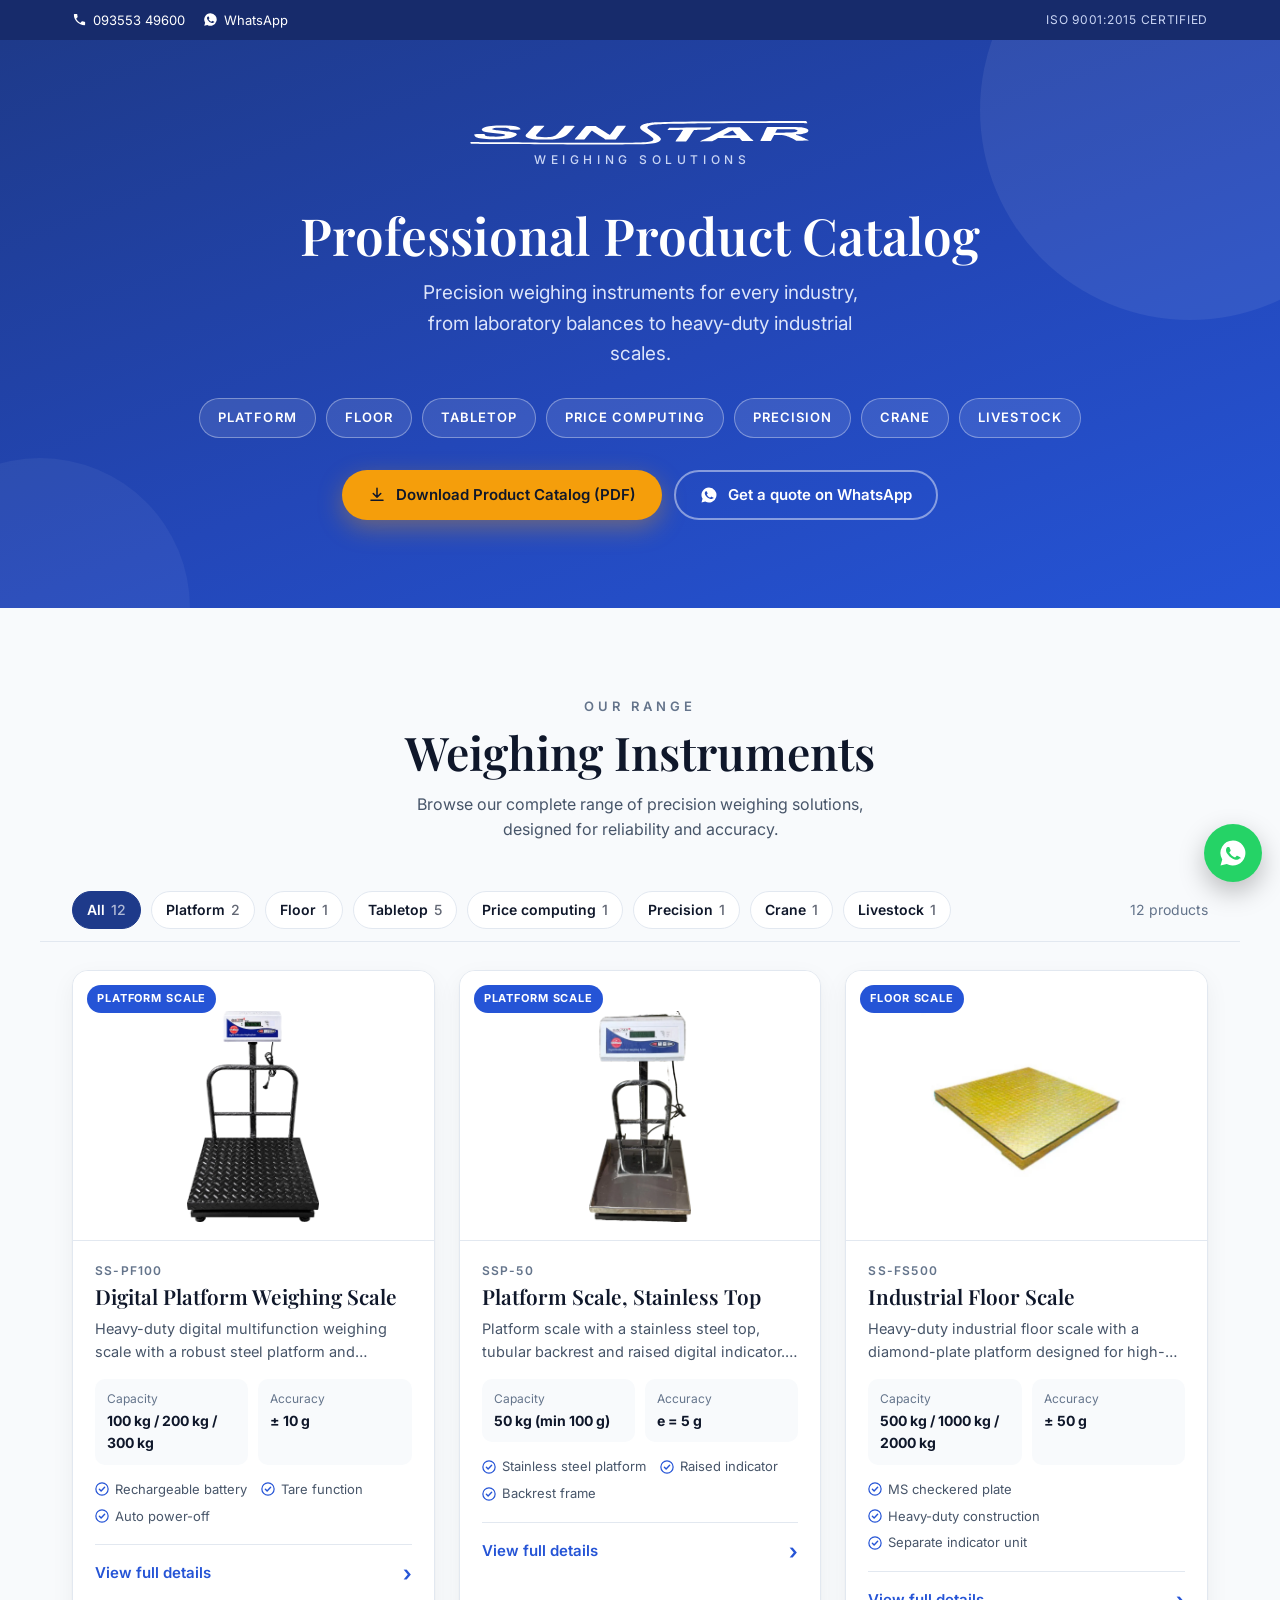
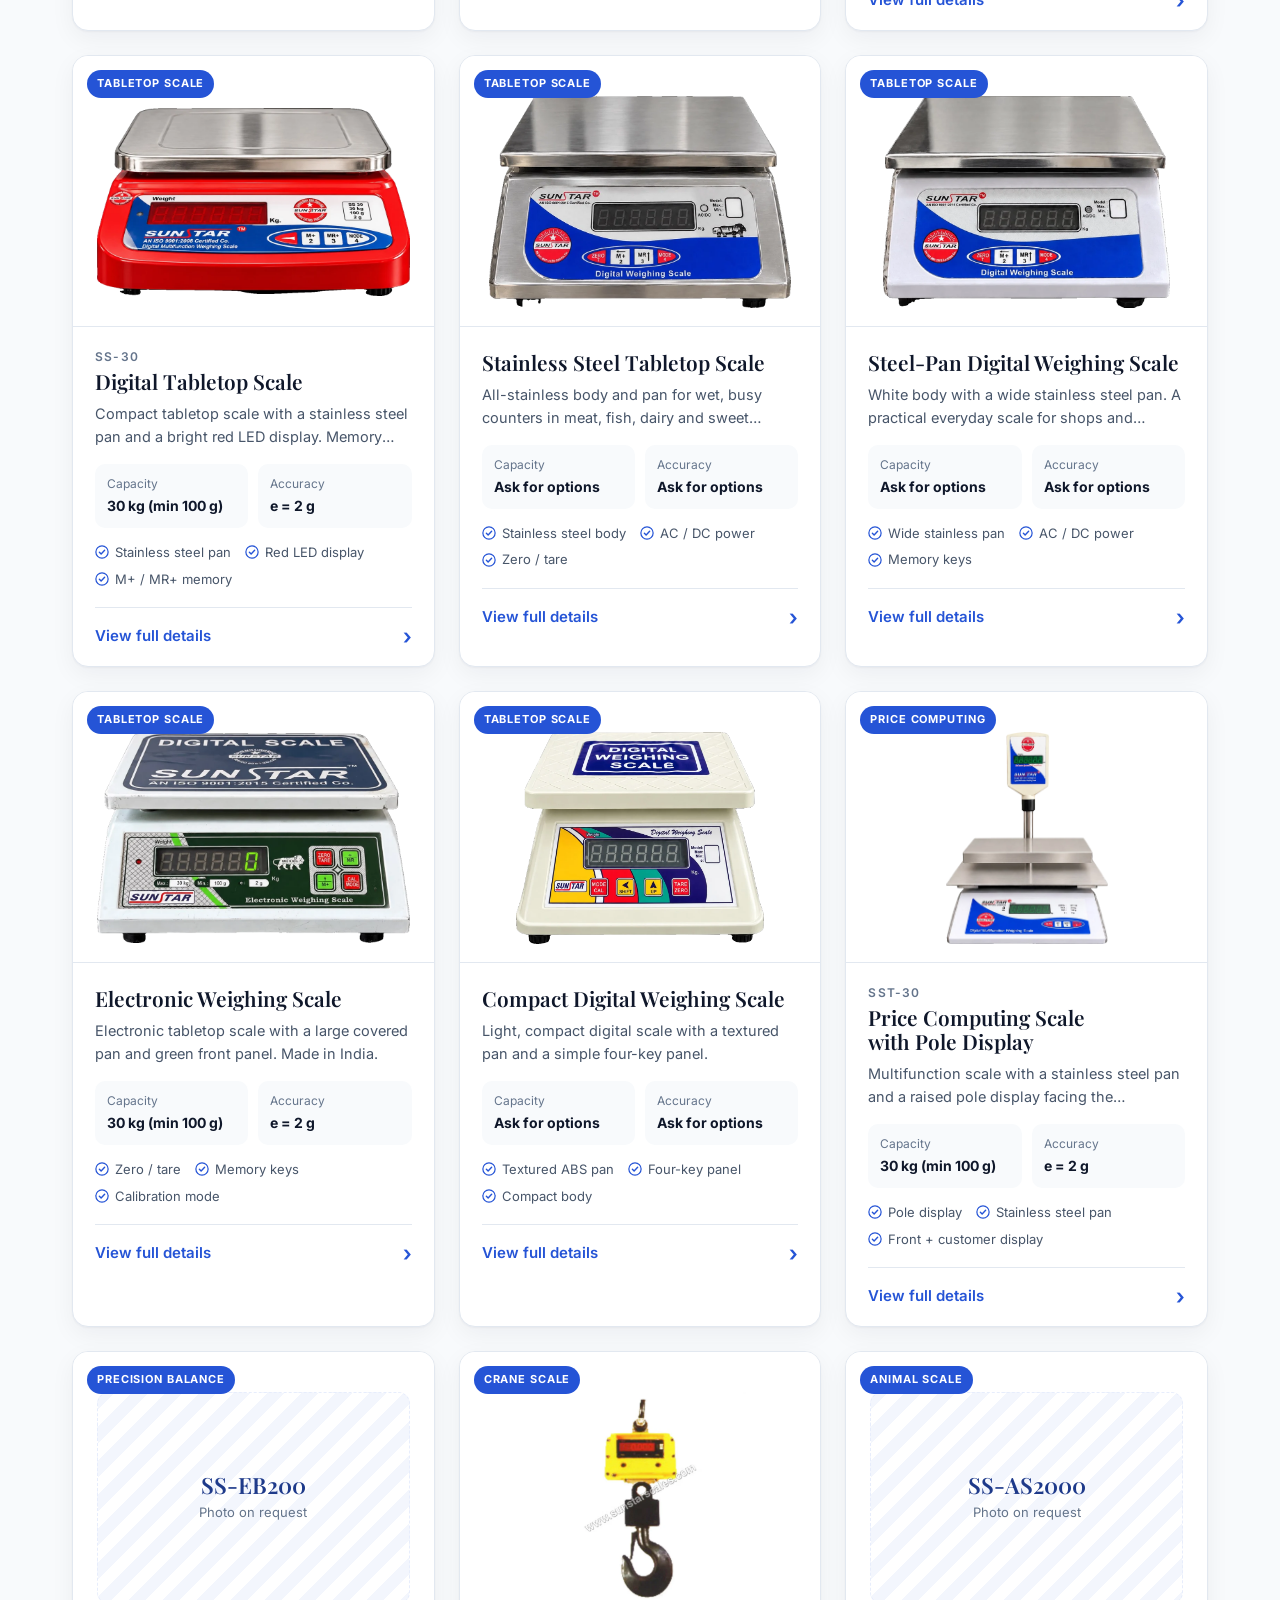
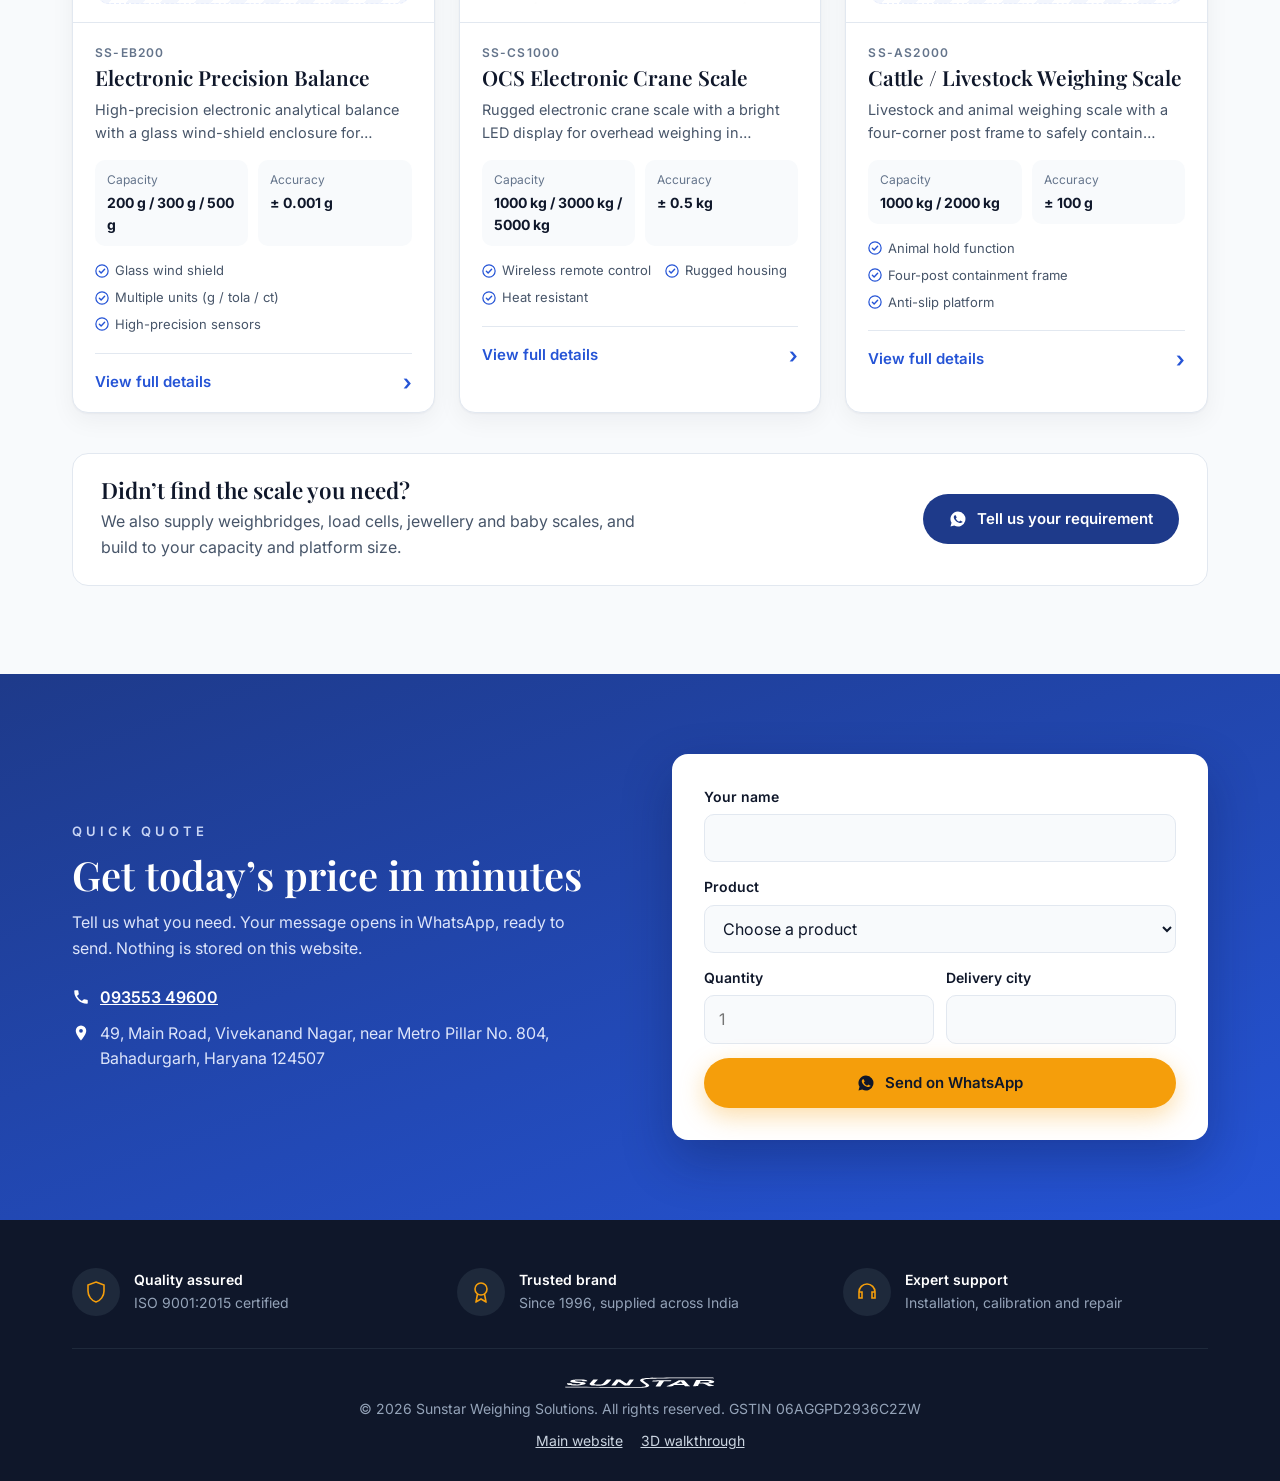
==== catalog/index.html @ 1f1d2cd6 "Add standalone product catalog site (base44 layout) - catalog/: blue hero with the real Sunstar word" ====
<!doctype html>
<html lang="en-IN">
<head>
<meta charset="utf-8">
<meta name="viewport" content="width=device-width, initial-scale=1">
<title>Sunstar Product Catalog — Platform, Floor, Crane, Precision &amp; Livestock Scales</title>
<meta name="description" content="Sunstar weighing instruments: platform, floor, tabletop, price computing, precision, crane and livestock scales. Capacity and accuracy for every model. Price on WhatsApp.">
<meta name="theme-color" content="#1E3A8A">
<link rel="icon" href="assets/favicon.svg" type="image/svg+xml">
<meta property="og:title" content="Sunstar Product Catalog">
<meta property="og:description" content="Weighing instruments for every industry, from laboratory balances to heavy-duty industrial scales.">
<meta property="og:image" content="assets/og.jpg">
<link rel="preconnect" href="https://fonts.googleapis.com"><link rel="preconnect" href="https://fonts.gstatic.com" crossorigin>
<link rel="stylesheet" href="https://fonts.googleapis.com/css2?family=Playfair+Display:wght@500;600;700&family=Inter:wght@400;500;600;700&display=swap">
<link rel="stylesheet" href="styles.css">
<script type="application/ld+json">{"@context":"https://schema.org","@graph":[{"@type":"LocalBusiness","name":"Sunstar Systems","url":"https://www.sunstarscales.com/","telephone":"+919355349600","address":{"@type":"PostalAddress","streetAddress":"49, Main Road, Vivekanand Nagar, near Metro Pillar No. 804","addressLocality":"Bahadurgarh","addressRegion":"Haryana","postalCode":"124507","addressCountry":"IN"},"taxID":"06AGGPD2936C2ZW","areaServed":"IN"},{"@type":"ItemList","name":"Sunstar weighing instruments","itemListElement":[{"@type":"ListItem","position":1,"name":"SS-PF100 Digital Platform Weighing Scale"},{"@type":"ListItem","position":2,"name":"SSP-50 Platform Scale, Stainless Top"},{"@type":"ListItem","position":3,"name":"SS-FS500 Industrial Floor Scale"},{"@type":"ListItem","position":4,"name":"SS-30 Digital Tabletop Scale"},{"@type":"ListItem","position":5,"name":"Stainless Steel Tabletop Scale"},{"@type":"ListItem","position":6,"name":"Steel-Pan Digital Weighing Scale"},{"@type":"ListItem","position":7,"name":"Electronic Weighing Scale"},{"@type":"ListItem","position":8,"name":"Compact Digital Weighing Scale"},{"@type":"ListItem","position":9,"name":"SST-30 Price Computing Scale with Pole Display"},{"@type":"ListItem","position":10,"name":"SS-EB200 Electronic Precision Balance"},{"@type":"ListItem","position":11,"name":"SS-CS1000 OCS Electronic Crane Scale"},{"@type":"ListItem","position":12,"name":"SS-AS2000 Cattle / Livestock Weighing Scale"}]}]}</script>
</head>
<body>
<a class="skip" href="#range">Skip to products</a>

<div class="topbar">
  <div class="wrap topbar__in">
    <div class="topbar__links">
      <a href="tel:+919355349600" aria-label="Call 093553 49600"><svg viewBox="0 0 24 24" aria-hidden="true"><path d="M6.6 10.8a15.1 15.1 0 006.6 6.6l2.2-2.2a1 1 0 011-.25 11.4 11.4 0 003.6.57 1 1 0 011 1V20a1 1 0 01-1 1A17 17 0 013 4a1 1 0 011-1h3.5a1 1 0 011 1c0 1.25.2 2.45.57 3.57a1 1 0 01-.25 1z" fill="currentColor"/></svg><span>093553 49600</span></a>
      <a href="https://wa.me/919355349600?text=Hi%20Sunstar" aria-label="WhatsApp"><svg viewBox="0 0 24 24" aria-hidden="true"><path d="M12 2a10 10 0 00-8.6 15.1L2 22l5-1.3A10 10 0 1012 2zm5.3 14.2c-.2.6-1.3 1.2-1.8 1.2-.5.1-1 .2-3.3-.7-2.8-1.1-4.5-3.9-4.7-4.1-.1-.2-1.1-1.5-1.1-2.9s.7-2 1-2.3c.2-.3.5-.3.7-.3h.5c.2 0 .4 0 .6.5l.9 2.1c.1.2.1.4 0 .5l-.4.6-.4.4c-.1.1-.3.3-.1.6.2.3.8 1.3 1.7 2.1 1.2 1 2.1 1.3 2.4 1.5.3.1.5.1.6-.1l.9-1c.2-.3.4-.2.6-.1l2 1c.3.1.5.2.5.3.1.1.1.6-.1 1.2z" fill="currentColor"/></svg><span>WhatsApp</span></a>
    </div>
    <span>ISO 9001:2015 certified</span>
  </div>
</div>

<header class="hero">
  <div class="hero__blob hero__blob--a" aria-hidden="true"></div>
  <div class="hero__blob hero__blob--b" aria-hidden="true"></div>
  <div class="wrap hero__in">
    <a class="logo" href="./" aria-label="Sunstar, weighing solutions"><svg class="logo__mark" aria-hidden="true" xmlns="http://www.w3.org/2000/svg" viewBox="0 0 2701 203" fill="currentColor" fill-rule="evenodd"><title>Sunstar</title><path d="M1006,194C1006,194 931,194 840,194C749,194 654,194 628,193C602,193 501,192 403,191C304,191 223,191 223,190C223,190 177,190 121,190C66,190 17,190 13,189L6,188L5,185C5,183 4,180 3,179C0,174 3,174 23,175C32,176 70,176 105,176C172,176 295,177 558,180C710,181 1229,181 1290,180C1364,178 1400,177 1412,175C1454,170 1468,156 1449,139C1444,135 1418,116 1402,106C1388,98 1364,81 1360,76C1340,56 1354,39 1401,28C1416,25 1457,19 1476,18C1552,13 1898,9 2351,9C2509,9 2644,9 2652,8C2670,8 2671,8 2675,14C2676,16 2678,20 2679,21C2681,24 2681,24 2680,26C2678,27 2676,27 2674,26C2657,23 1989,24 1760,28C1725,29 1666,29 1630,30C1472,32 1426,37 1412,53C1408,58 1408,62 1413,68C1418,73 1432,83 1448,94C1492,122 1509,136 1514,145C1517,151 1517,152 1514,159C1511,165 1505,169 1495,175C1468,187 1435,191 1350,193C1306,194 1007,195 1006,194ZM1635,171C1632,171 1633,168 1635,164C1640,158 1660,129 1676,105C1680,98 1685,91 1687,88C1691,83 1692,80 1690,79C1690,78 1675,78 1657,79C1640,79 1613,80 1598,80C1565,81 1566,81 1576,70L1583,62L1634,62C1662,61 1714,61 1750,60C1785,59 1837,59 1864,59L1914,58L1915,61C1915,63 1912,68 1906,74L1903,77L1843,77C1810,78 1783,78 1782,79C1781,79 1778,82 1775,86C1773,90 1767,98 1764,103C1760,108 1753,119 1748,127C1737,145 1719,169 1717,170C1716,171 1639,172 1635,171ZM1830,170C1828,168 1831,166 1840,162C1845,161 1866,151 1888,141C1933,119 1962,104 2027,70L2050,58L2097,57L2144,57L2184,98C2206,120 2225,140 2225,142C2226,143 2228,146 2230,147C2232,148 2236,151 2239,153C2243,156 2247,160 2249,162C2251,163 2252,165 2252,166C2251,167 2164,167 2162,166C2161,165 2156,160 2151,154C2146,149 2141,144 2140,144C2139,143 2110,143 2075,143C2040,143 2002,143 1991,143L1970,144L1962,148C1958,151 1948,156 1940,161L1924,168L1890,169C1870,169 1849,170 1843,170C1836,171 1831,171 1830,170ZM2308,166C2307,165 2309,160 2321,137C2328,123 2335,107 2338,101C2344,84 2358,58 2360,57C2364,55 2616,56 2632,58C2659,62 2677,68 2685,76C2690,82 2690,88 2683,95C2675,104 2633,114 2603,114C2594,114 2589,115 2589,117C2590,118 2593,120 2608,124C2613,126 2645,139 2654,144C2658,146 2663,148 2664,149C2666,149 2681,156 2690,160C2691,161 2692,162 2692,163C2692,164 2684,164 2642,164L2592,165L2586,161C2573,154 2544,139 2532,134C2509,123 2495,121 2449,119C2425,118 2418,118 2417,119C2416,120 2410,130 2404,142C2398,153 2393,164 2392,164C2391,166 2383,166 2350,166C2327,166 2309,166 2308,166ZM538,155C531,155 512,153 501,152C479,150 451,140 445,133C438,125 441,118 462,98C470,89 484,74 493,64C503,55 511,46 512,46C514,46 531,46 552,46C588,46 590,46 590,48C590,49 584,56 577,63C555,85 526,117 525,119C522,127 529,131 548,134C576,138 625,137 649,133C678,127 685,122 712,92C716,87 724,79 728,74C733,69 740,61 745,56L754,46L792,46C819,46 829,47 830,48C832,49 831,49 821,61C817,65 808,76 800,86C764,127 761,129 730,139C708,147 700,148 674,152C651,155 566,157 538,155ZM1079,155C1076,155 1073,154 1072,153C1070,151 1055,141 1037,130C1020,118 997,103 987,97C973,88 968,85 967,86C966,86 963,89 961,92C958,95 951,104 945,111C935,124 917,145 910,152L907,155L870,155C836,155 832,154 832,153C832,152 836,147 841,142C853,129 868,111 881,95C888,87 897,77 900,72C904,68 910,61 913,58C923,46 919,47 961,47L998,47L1008,54C1015,58 1024,64 1030,68C1036,72 1044,77 1048,79C1052,82 1062,88 1070,93C1077,98 1089,105 1095,110C1109,120 1109,119 1110,118C1111,118 1115,114 1118,109C1122,104 1128,96 1132,91C1136,86 1143,76 1148,69C1154,62 1160,54 1161,52C1163,49 1165,47 1166,47C1166,46 1183,46 1202,46C1237,46 1238,46 1238,48C1238,49 1236,51 1234,54C1232,57 1228,62 1226,66C1223,69 1216,79 1210,86C1204,94 1194,107 1188,115C1182,124 1172,136 1167,143L1157,155L1131,155C1116,155 1100,155 1094,155C1087,156 1081,156 1079,155ZM156,152C85,148 55,143 43,133C35,126 31,117 36,114C38,113 83,112 110,112C115,112 116,113 117,118C119,126 126,129 156,132C170,133 178,133 205,133C244,132 263,130 275,124C288,118 276,113 241,109C189,105 135,98 117,94C109,92 99,86 96,81C93,78 93,77 94,74C99,63 119,54 150,50C181,45 204,43 260,44C315,44 352,47 374,53C389,57 400,65 400,71C400,77 401,77 358,77L317,77L314,73C305,64 292,62 240,62C200,62 198,63 189,65C177,68 174,70 177,74C179,76 196,80 210,82C215,82 224,83 232,84C239,84 252,86 262,87C271,87 281,89 284,89C287,90 294,90 300,91C324,93 353,99 361,104C366,106 372,112 372,114C372,122 358,132 340,137C305,147 289,149 232,152C213,153 169,153 156,152ZM2117,122C2121,121 2119,118 2110,110C2106,105 2099,97 2094,92C2089,86 2086,83 2085,83C2083,83 2074,88 2062,94C2044,104 2027,113 2018,118C2015,119 2014,120 2014,121C2014,123 2016,123 2065,123C2093,123 2116,123 2117,122ZM2557,100C2582,98 2597,94 2602,88C2605,82 2598,78 2583,75C2572,74 2442,73 2439,75C2438,76 2426,97 2426,98C2426,99 2426,100 2427,101C2428,102 2536,101 2557,100Z"/></svg><span class="logo__sub">Weighing solutions</span></a>
    <h1>Professional Product Catalog</h1>
    <p class="hero__lede">Precision weighing instruments for every industry, from laboratory balances to heavy-duty industrial scales.</p>
    <div class="chips chips--hero" role="group" aria-label="Jump to a category">
      <button class="chip" type="button" data-filter="platform">Platform</button><button class="chip" type="button" data-filter="floor">Floor</button><button class="chip" type="button" data-filter="tabletop">Tabletop</button><button class="chip" type="button" data-filter="price">Price computing</button><button class="chip" type="button" data-filter="precision">Precision</button><button class="chip" type="button" data-filter="crane">Crane</button><button class="chip" type="button" data-filter="livestock">Livestock</button>
    </div>
    <div class="hero__cta">
      <a class="btn btn--amber" href="catalog.pdf" download><svg viewBox="0 0 24 24" aria-hidden="true"><path d="M12 3v12m0 0l-5-5m5 5l5-5M4 19h16" fill="none" stroke="currentColor" stroke-width="2" stroke-linecap="round"/></svg>Download Product Catalog (PDF)</a>
      <a class="btn btn--ghost" href="https://wa.me/919355349600?text=Hi%20Sunstar%2C%20I%20need%20a%20quote%20for%20weighing%20scales"><svg viewBox="0 0 24 24" aria-hidden="true"><path d="M12 2a10 10 0 00-8.6 15.1L2 22l5-1.3A10 10 0 1012 2zm5.3 14.2c-.2.6-1.3 1.2-1.8 1.2-.5.1-1 .2-3.3-.7-2.8-1.1-4.5-3.9-4.7-4.1-.1-.2-1.1-1.5-1.1-2.9s.7-2 1-2.3c.2-.3.5-.3.7-.3h.5c.2 0 .4 0 .6.5l.9 2.1c.1.2.1.4 0 .5l-.4.6-.4.4c-.1.1-.3.3-.1.6.2.3.8 1.3 1.7 2.1 1.2 1 2.1 1.3 2.4 1.5.3.1.5.1.6-.1l.9-1c.2-.3.4-.2.6-.1l2 1c.3.1.5.2.5.3.1.1.1.6-.1 1.2z" fill="currentColor"/></svg>Get a quote on WhatsApp</a>
    </div>
  </div>
</header>

<main>
<section class="range" id="range" aria-labelledby="range-title">
  <div class="wrap">
    <p class="eyebrow">Our range</p>
    <h2 id="range-title">Weighing Instruments</h2>
    <p class="range__lede">Browse our complete range of precision weighing solutions, designed for reliability and accuracy.</p>

    <div class="filterbar" id="filterbar">
      <div class="chips" role="group" aria-label="Filter by category">
        <button class="chip chip--sm" type="button" data-filter="all" aria-pressed="true">All <span class="count">12</span></button>
        <button class="chip chip--sm" type="button" data-filter="platform" aria-pressed="false">Platform <span class="count">2</span></button><button class="chip chip--sm" type="button" data-filter="floor" aria-pressed="false">Floor <span class="count">1</span></button><button class="chip chip--sm" type="button" data-filter="tabletop" aria-pressed="false">Tabletop <span class="count">5</span></button><button class="chip chip--sm" type="button" data-filter="price" aria-pressed="false">Price computing <span class="count">1</span></button><button class="chip chip--sm" type="button" data-filter="precision" aria-pressed="false">Precision <span class="count">1</span></button><button class="chip chip--sm" type="button" data-filter="crane" aria-pressed="false">Crane <span class="count">1</span></button><button class="chip chip--sm" type="button" data-filter="livestock" aria-pressed="false">Livestock <span class="count">1</span></button>
      </div>
      <p class="filterbar__status" aria-live="polite"><span id="shown">12</span> products</p>
    </div>

    <ul class="grid">
      <li class="card" data-cat="platform" id="ss-pf100">
  <div class="card__media"><span class="pill">Platform scale</span><img class="" src="assets/p/ss-pf100.webp" alt="Digital Platform Weighing Scale SS-PF100, Sunstar platform scale" loading="lazy" decoding="async"></div>
  <div class="card__body">
    <p class="card__model">SS-PF100</p>
    <h3 class="card__name">Digital Platform Weighing Scale</h3>
    <p class="card__desc">Heavy-duty digital multifunction weighing scale with a robust steel platform and ergonomic handle frame. Built for shops, godowns and dispatch.</p>
    <dl class="kv"><div><dt>Capacity</dt><dd>100 kg / 200 kg / 300 kg</dd></div><div><dt>Accuracy</dt><dd>± 10 g</dd></div></dl>
    <ul class="feat"><li><svg viewBox="0 0 16 16" aria-hidden="true"><circle cx="8" cy="8" r="7" fill="none" stroke="currentColor" stroke-width="1.4"/><path d="M5 8.2l2 2 4-4.2" fill="none" stroke="currentColor" stroke-width="1.6" stroke-linecap="round" stroke-linejoin="round"/></svg>Rechargeable battery</li><li><svg viewBox="0 0 16 16" aria-hidden="true"><circle cx="8" cy="8" r="7" fill="none" stroke="currentColor" stroke-width="1.4"/><path d="M5 8.2l2 2 4-4.2" fill="none" stroke="currentColor" stroke-width="1.6" stroke-linecap="round" stroke-linejoin="round"/></svg>Tare function</li><li><svg viewBox="0 0 16 16" aria-hidden="true"><circle cx="8" cy="8" r="7" fill="none" stroke="currentColor" stroke-width="1.4"/><path d="M5 8.2l2 2 4-4.2" fill="none" stroke="currentColor" stroke-width="1.6" stroke-linecap="round" stroke-linejoin="round"/></svg>Auto power-off</li></ul>
    <button class="card__more" type="button" data-open="ss-pf100">View full details<span aria-hidden="true">›</span></button>
  </div>
</li>
      <li class="card" data-cat="platform" id="ssp-50">
  <div class="card__media"><span class="pill">Platform scale</span><img class="" src="assets/p/ssp-50.webp" alt="Platform Scale, Stainless Top SSP-50, Sunstar platform scale" loading="lazy" decoding="async"></div>
  <div class="card__body">
    <p class="card__model">SSP-50</p>
    <h3 class="card__name">Platform Scale, Stainless Top</h3>
    <p class="card__desc">Platform scale with a stainless steel top, tubular backrest and raised digital indicator. Ideal for parcels, sacks and dispatch counters.</p>
    <dl class="kv"><div><dt>Capacity</dt><dd>50 kg (min 100 g)</dd></div><div><dt>Accuracy</dt><dd>e = 5 g</dd></div></dl>
    <ul class="feat"><li><svg viewBox="0 0 16 16" aria-hidden="true"><circle cx="8" cy="8" r="7" fill="none" stroke="currentColor" stroke-width="1.4"/><path d="M5 8.2l2 2 4-4.2" fill="none" stroke="currentColor" stroke-width="1.6" stroke-linecap="round" stroke-linejoin="round"/></svg>Stainless steel platform</li><li><svg viewBox="0 0 16 16" aria-hidden="true"><circle cx="8" cy="8" r="7" fill="none" stroke="currentColor" stroke-width="1.4"/><path d="M5 8.2l2 2 4-4.2" fill="none" stroke="currentColor" stroke-width="1.6" stroke-linecap="round" stroke-linejoin="round"/></svg>Raised indicator</li><li><svg viewBox="0 0 16 16" aria-hidden="true"><circle cx="8" cy="8" r="7" fill="none" stroke="currentColor" stroke-width="1.4"/><path d="M5 8.2l2 2 4-4.2" fill="none" stroke="currentColor" stroke-width="1.6" stroke-linecap="round" stroke-linejoin="round"/></svg>Backrest frame</li></ul>
    <button class="card__more" type="button" data-open="ssp-50">View full details<span aria-hidden="true">›</span></button>
  </div>
</li>
      <li class="card" data-cat="floor" id="ss-fs500">
  <div class="card__media"><span class="pill">Floor scale</span><img class="" src="assets/p/ss-fs500.webp" alt="Industrial Floor Scale SS-FS500, Sunstar floor scale" loading="lazy" decoding="async"></div>
  <div class="card__body">
    <p class="card__model">SS-FS500</p>
    <h3 class="card__name">Industrial Floor Scale</h3>
    <p class="card__desc">Heavy-duty industrial floor scale with a diamond-plate platform designed for high-capacity weighing of pallets, drums and bulk goods.</p>
    <dl class="kv"><div><dt>Capacity</dt><dd>500 kg / 1000 kg / 2000 kg</dd></div><div><dt>Accuracy</dt><dd>± 50 g</dd></div></dl>
    <ul class="feat"><li><svg viewBox="0 0 16 16" aria-hidden="true"><circle cx="8" cy="8" r="7" fill="none" stroke="currentColor" stroke-width="1.4"/><path d="M5 8.2l2 2 4-4.2" fill="none" stroke="currentColor" stroke-width="1.6" stroke-linecap="round" stroke-linejoin="round"/></svg>MS checkered plate</li><li><svg viewBox="0 0 16 16" aria-hidden="true"><circle cx="8" cy="8" r="7" fill="none" stroke="currentColor" stroke-width="1.4"/><path d="M5 8.2l2 2 4-4.2" fill="none" stroke="currentColor" stroke-width="1.6" stroke-linecap="round" stroke-linejoin="round"/></svg>Heavy-duty construction</li><li><svg viewBox="0 0 16 16" aria-hidden="true"><circle cx="8" cy="8" r="7" fill="none" stroke="currentColor" stroke-width="1.4"/><path d="M5 8.2l2 2 4-4.2" fill="none" stroke="currentColor" stroke-width="1.6" stroke-linecap="round" stroke-linejoin="round"/></svg>Separate indicator unit</li></ul>
    <button class="card__more" type="button" data-open="ss-fs500">View full details<span aria-hidden="true">›</span></button>
  </div>
</li>
      <li class="card" data-cat="tabletop" id="ss-30">
  <div class="card__media"><span class="pill">Tabletop scale</span><img class="" src="assets/p/ss-30.webp" alt="Digital Tabletop Scale SS-30, Sunstar tabletop scale" loading="lazy" decoding="async"></div>
  <div class="card__body">
    <p class="card__model">SS-30</p>
    <h3 class="card__name">Digital Tabletop Scale</h3>
    <p class="card__desc">Compact tabletop scale with a stainless steel pan and a bright red LED display. Memory keys cover everyday counter weighing.</p>
    <dl class="kv"><div><dt>Capacity</dt><dd>30 kg (min 100 g)</dd></div><div><dt>Accuracy</dt><dd>e = 2 g</dd></div></dl>
    <ul class="feat"><li><svg viewBox="0 0 16 16" aria-hidden="true"><circle cx="8" cy="8" r="7" fill="none" stroke="currentColor" stroke-width="1.4"/><path d="M5 8.2l2 2 4-4.2" fill="none" stroke="currentColor" stroke-width="1.6" stroke-linecap="round" stroke-linejoin="round"/></svg>Stainless steel pan</li><li><svg viewBox="0 0 16 16" aria-hidden="true"><circle cx="8" cy="8" r="7" fill="none" stroke="currentColor" stroke-width="1.4"/><path d="M5 8.2l2 2 4-4.2" fill="none" stroke="currentColor" stroke-width="1.6" stroke-linecap="round" stroke-linejoin="round"/></svg>Red LED display</li><li><svg viewBox="0 0 16 16" aria-hidden="true"><circle cx="8" cy="8" r="7" fill="none" stroke="currentColor" stroke-width="1.4"/><path d="M5 8.2l2 2 4-4.2" fill="none" stroke="currentColor" stroke-width="1.6" stroke-linecap="round" stroke-linejoin="round"/></svg>M+ / MR+ memory</li></ul>
    <button class="card__more" type="button" data-open="ss-30">View full details<span aria-hidden="true">›</span></button>
  </div>
</li>
      <li class="card" data-cat="tabletop" id="stainless-tabletop">
  <div class="card__media"><span class="pill">Tabletop scale</span><img class="" src="assets/p/stainless-tabletop.webp" alt="Stainless Steel Tabletop Scale, Sunstar tabletop scale" loading="lazy" decoding="async"></div>
  <div class="card__body">
    
    <h3 class="card__name">Stainless Steel Tabletop Scale</h3>
    <p class="card__desc">All-stainless body and pan for wet, busy counters in meat, fish, dairy and sweet shops. Runs on AC or DC.</p>
    <dl class="kv"><div><dt>Capacity</dt><dd>Ask for options</dd></div><div><dt>Accuracy</dt><dd>Ask for options</dd></div></dl>
    <ul class="feat"><li><svg viewBox="0 0 16 16" aria-hidden="true"><circle cx="8" cy="8" r="7" fill="none" stroke="currentColor" stroke-width="1.4"/><path d="M5 8.2l2 2 4-4.2" fill="none" stroke="currentColor" stroke-width="1.6" stroke-linecap="round" stroke-linejoin="round"/></svg>Stainless steel body</li><li><svg viewBox="0 0 16 16" aria-hidden="true"><circle cx="8" cy="8" r="7" fill="none" stroke="currentColor" stroke-width="1.4"/><path d="M5 8.2l2 2 4-4.2" fill="none" stroke="currentColor" stroke-width="1.6" stroke-linecap="round" stroke-linejoin="round"/></svg>AC / DC power</li><li><svg viewBox="0 0 16 16" aria-hidden="true"><circle cx="8" cy="8" r="7" fill="none" stroke="currentColor" stroke-width="1.4"/><path d="M5 8.2l2 2 4-4.2" fill="none" stroke="currentColor" stroke-width="1.6" stroke-linecap="round" stroke-linejoin="round"/></svg>Zero / tare</li></ul>
    <button class="card__more" type="button" data-open="stainless-tabletop">View full details<span aria-hidden="true">›</span></button>
  </div>
</li>
      <li class="card" data-cat="tabletop" id="steel-pan-tabletop">
  <div class="card__media"><span class="pill">Tabletop scale</span><img class="" src="assets/p/steel-pan-tabletop.webp" alt="Steel-Pan Digital Weighing Scale, Sunstar tabletop scale" loading="lazy" decoding="async"></div>
  <div class="card__body">
    
    <h3 class="card__name">Steel-Pan Digital Weighing Scale</h3>
    <p class="card__desc">White body with a wide stainless steel pan. A practical everyday scale for shops and packing desks.</p>
    <dl class="kv"><div><dt>Capacity</dt><dd>Ask for options</dd></div><div><dt>Accuracy</dt><dd>Ask for options</dd></div></dl>
    <ul class="feat"><li><svg viewBox="0 0 16 16" aria-hidden="true"><circle cx="8" cy="8" r="7" fill="none" stroke="currentColor" stroke-width="1.4"/><path d="M5 8.2l2 2 4-4.2" fill="none" stroke="currentColor" stroke-width="1.6" stroke-linecap="round" stroke-linejoin="round"/></svg>Wide stainless pan</li><li><svg viewBox="0 0 16 16" aria-hidden="true"><circle cx="8" cy="8" r="7" fill="none" stroke="currentColor" stroke-width="1.4"/><path d="M5 8.2l2 2 4-4.2" fill="none" stroke="currentColor" stroke-width="1.6" stroke-linecap="round" stroke-linejoin="round"/></svg>AC / DC power</li><li><svg viewBox="0 0 16 16" aria-hidden="true"><circle cx="8" cy="8" r="7" fill="none" stroke="currentColor" stroke-width="1.4"/><path d="M5 8.2l2 2 4-4.2" fill="none" stroke="currentColor" stroke-width="1.6" stroke-linecap="round" stroke-linejoin="round"/></svg>Memory keys</li></ul>
    <button class="card__more" type="button" data-open="steel-pan-tabletop">View full details<span aria-hidden="true">›</span></button>
  </div>
</li>
      <li class="card" data-cat="tabletop" id="electronic-tabletop">
  <div class="card__media"><span class="pill">Tabletop scale</span><img class="" src="assets/p/electronic-tabletop.webp" alt="Electronic Weighing Scale, Sunstar tabletop scale" loading="lazy" decoding="async"></div>
  <div class="card__body">
    
    <h3 class="card__name">Electronic Weighing Scale</h3>
    <p class="card__desc">Electronic tabletop scale with a large covered pan and green front panel. Made in India.</p>
    <dl class="kv"><div><dt>Capacity</dt><dd>30 kg (min 100 g)</dd></div><div><dt>Accuracy</dt><dd>e = 2 g</dd></div></dl>
    <ul class="feat"><li><svg viewBox="0 0 16 16" aria-hidden="true"><circle cx="8" cy="8" r="7" fill="none" stroke="currentColor" stroke-width="1.4"/><path d="M5 8.2l2 2 4-4.2" fill="none" stroke="currentColor" stroke-width="1.6" stroke-linecap="round" stroke-linejoin="round"/></svg>Zero / tare</li><li><svg viewBox="0 0 16 16" aria-hidden="true"><circle cx="8" cy="8" r="7" fill="none" stroke="currentColor" stroke-width="1.4"/><path d="M5 8.2l2 2 4-4.2" fill="none" stroke="currentColor" stroke-width="1.6" stroke-linecap="round" stroke-linejoin="round"/></svg>Memory keys</li><li><svg viewBox="0 0 16 16" aria-hidden="true"><circle cx="8" cy="8" r="7" fill="none" stroke="currentColor" stroke-width="1.4"/><path d="M5 8.2l2 2 4-4.2" fill="none" stroke="currentColor" stroke-width="1.6" stroke-linecap="round" stroke-linejoin="round"/></svg>Calibration mode</li></ul>
    <button class="card__more" type="button" data-open="electronic-tabletop">View full details<span aria-hidden="true">›</span></button>
  </div>
</li>
      <li class="card" data-cat="tabletop" id="compact-tabletop">
  <div class="card__media"><span class="pill">Tabletop scale</span><img class="" src="assets/p/compact-tabletop.webp" alt="Compact Digital Weighing Scale, Sunstar tabletop scale" loading="lazy" decoding="async"></div>
  <div class="card__body">
    
    <h3 class="card__name">Compact Digital Weighing Scale</h3>
    <p class="card__desc">Light, compact digital scale with a textured pan and a simple four-key panel.</p>
    <dl class="kv"><div><dt>Capacity</dt><dd>Ask for options</dd></div><div><dt>Accuracy</dt><dd>Ask for options</dd></div></dl>
    <ul class="feat"><li><svg viewBox="0 0 16 16" aria-hidden="true"><circle cx="8" cy="8" r="7" fill="none" stroke="currentColor" stroke-width="1.4"/><path d="M5 8.2l2 2 4-4.2" fill="none" stroke="currentColor" stroke-width="1.6" stroke-linecap="round" stroke-linejoin="round"/></svg>Textured ABS pan</li><li><svg viewBox="0 0 16 16" aria-hidden="true"><circle cx="8" cy="8" r="7" fill="none" stroke="currentColor" stroke-width="1.4"/><path d="M5 8.2l2 2 4-4.2" fill="none" stroke="currentColor" stroke-width="1.6" stroke-linecap="round" stroke-linejoin="round"/></svg>Four-key panel</li><li><svg viewBox="0 0 16 16" aria-hidden="true"><circle cx="8" cy="8" r="7" fill="none" stroke="currentColor" stroke-width="1.4"/><path d="M5 8.2l2 2 4-4.2" fill="none" stroke="currentColor" stroke-width="1.6" stroke-linecap="round" stroke-linejoin="round"/></svg>Compact body</li></ul>
    <button class="card__more" type="button" data-open="compact-tabletop">View full details<span aria-hidden="true">›</span></button>
  </div>
</li>
      <li class="card" data-cat="price" id="sst-30">
  <div class="card__media"><span class="pill">Price computing</span><img class="" src="assets/p/sst-30.webp" alt="Price Computing Scale with Pole Display SST-30, Sunstar price computing scale" loading="lazy" decoding="async"></div>
  <div class="card__body">
    <p class="card__model">SST-30</p>
    <h3 class="card__name">Price Computing Scale with Pole Display</h3>
    <p class="card__desc">Multifunction scale with a stainless steel pan and a raised pole display facing the customer. For counters that weigh and bill all day.</p>
    <dl class="kv"><div><dt>Capacity</dt><dd>30 kg (min 100 g)</dd></div><div><dt>Accuracy</dt><dd>e = 2 g</dd></div></dl>
    <ul class="feat"><li><svg viewBox="0 0 16 16" aria-hidden="true"><circle cx="8" cy="8" r="7" fill="none" stroke="currentColor" stroke-width="1.4"/><path d="M5 8.2l2 2 4-4.2" fill="none" stroke="currentColor" stroke-width="1.6" stroke-linecap="round" stroke-linejoin="round"/></svg>Pole display</li><li><svg viewBox="0 0 16 16" aria-hidden="true"><circle cx="8" cy="8" r="7" fill="none" stroke="currentColor" stroke-width="1.4"/><path d="M5 8.2l2 2 4-4.2" fill="none" stroke="currentColor" stroke-width="1.6" stroke-linecap="round" stroke-linejoin="round"/></svg>Stainless steel pan</li><li><svg viewBox="0 0 16 16" aria-hidden="true"><circle cx="8" cy="8" r="7" fill="none" stroke="currentColor" stroke-width="1.4"/><path d="M5 8.2l2 2 4-4.2" fill="none" stroke="currentColor" stroke-width="1.6" stroke-linecap="round" stroke-linejoin="round"/></svg>Front + customer display</li></ul>
    <button class="card__more" type="button" data-open="sst-30">View full details<span aria-hidden="true">›</span></button>
  </div>
</li>
      <li class="card" data-cat="precision" id="ss-eb200">
  <div class="card__media"><span class="pill">Precision balance</span><div class="noimg "><span>SS-EB200</span><small>Photo on request</small></div></div>
  <div class="card__body">
    <p class="card__model">SS-EB200</p>
    <h3 class="card__name">Electronic Precision Balance</h3>
    <p class="card__desc">High-precision electronic analytical balance with a glass wind-shield enclosure for laboratories and jewellery.</p>
    <dl class="kv"><div><dt>Capacity</dt><dd>200 g / 300 g / 500 g</dd></div><div><dt>Accuracy</dt><dd>± 0.001 g</dd></div></dl>
    <ul class="feat"><li><svg viewBox="0 0 16 16" aria-hidden="true"><circle cx="8" cy="8" r="7" fill="none" stroke="currentColor" stroke-width="1.4"/><path d="M5 8.2l2 2 4-4.2" fill="none" stroke="currentColor" stroke-width="1.6" stroke-linecap="round" stroke-linejoin="round"/></svg>Glass wind shield</li><li><svg viewBox="0 0 16 16" aria-hidden="true"><circle cx="8" cy="8" r="7" fill="none" stroke="currentColor" stroke-width="1.4"/><path d="M5 8.2l2 2 4-4.2" fill="none" stroke="currentColor" stroke-width="1.6" stroke-linecap="round" stroke-linejoin="round"/></svg>Multiple units (g / tola / ct)</li><li><svg viewBox="0 0 16 16" aria-hidden="true"><circle cx="8" cy="8" r="7" fill="none" stroke="currentColor" stroke-width="1.4"/><path d="M5 8.2l2 2 4-4.2" fill="none" stroke="currentColor" stroke-width="1.6" stroke-linecap="round" stroke-linejoin="round"/></svg>High-precision sensors</li></ul>
    <button class="card__more" type="button" data-open="ss-eb200">View full details<span aria-hidden="true">›</span></button>
  </div>
</li>
      <li class="card" data-cat="crane" id="ss-cs1000">
  <div class="card__media"><span class="pill">Crane scale</span><img class="" src="assets/p/ss-cs1000.webp" alt="OCS Electronic Crane Scale SS-CS1000, Sunstar crane scale" loading="lazy" decoding="async"></div>
  <div class="card__body">
    <p class="card__model">SS-CS1000</p>
    <h3 class="card__name">OCS Electronic Crane Scale</h3>
    <p class="card__desc">Rugged electronic crane scale with a bright LED display for overhead weighing in factories, stores and loading areas.</p>
    <dl class="kv"><div><dt>Capacity</dt><dd>1000 kg / 3000 kg / 5000 kg</dd></div><div><dt>Accuracy</dt><dd>± 0.5 kg</dd></div></dl>
    <ul class="feat"><li><svg viewBox="0 0 16 16" aria-hidden="true"><circle cx="8" cy="8" r="7" fill="none" stroke="currentColor" stroke-width="1.4"/><path d="M5 8.2l2 2 4-4.2" fill="none" stroke="currentColor" stroke-width="1.6" stroke-linecap="round" stroke-linejoin="round"/></svg>Wireless remote control</li><li><svg viewBox="0 0 16 16" aria-hidden="true"><circle cx="8" cy="8" r="7" fill="none" stroke="currentColor" stroke-width="1.4"/><path d="M5 8.2l2 2 4-4.2" fill="none" stroke="currentColor" stroke-width="1.6" stroke-linecap="round" stroke-linejoin="round"/></svg>Rugged housing</li><li><svg viewBox="0 0 16 16" aria-hidden="true"><circle cx="8" cy="8" r="7" fill="none" stroke="currentColor" stroke-width="1.4"/><path d="M5 8.2l2 2 4-4.2" fill="none" stroke="currentColor" stroke-width="1.6" stroke-linecap="round" stroke-linejoin="round"/></svg>Heat resistant</li></ul>
    <button class="card__more" type="button" data-open="ss-cs1000">View full details<span aria-hidden="true">›</span></button>
  </div>
</li>
      <li class="card" data-cat="livestock" id="ss-as2000">
  <div class="card__media"><span class="pill">Animal scale</span><div class="noimg "><span>SS-AS2000</span><small>Photo on request</small></div></div>
  <div class="card__body">
    <p class="card__model">SS-AS2000</p>
    <h3 class="card__name">Cattle / Livestock Weighing Scale</h3>
    <p class="card__desc">Livestock and animal weighing scale with a four-corner post frame to safely contain animals during weighing.</p>
    <dl class="kv"><div><dt>Capacity</dt><dd>1000 kg / 2000 kg</dd></div><div><dt>Accuracy</dt><dd>± 100 g</dd></div></dl>
    <ul class="feat"><li><svg viewBox="0 0 16 16" aria-hidden="true"><circle cx="8" cy="8" r="7" fill="none" stroke="currentColor" stroke-width="1.4"/><path d="M5 8.2l2 2 4-4.2" fill="none" stroke="currentColor" stroke-width="1.6" stroke-linecap="round" stroke-linejoin="round"/></svg>Animal hold function</li><li><svg viewBox="0 0 16 16" aria-hidden="true"><circle cx="8" cy="8" r="7" fill="none" stroke="currentColor" stroke-width="1.4"/><path d="M5 8.2l2 2 4-4.2" fill="none" stroke="currentColor" stroke-width="1.6" stroke-linecap="round" stroke-linejoin="round"/></svg>Four-post containment frame</li><li><svg viewBox="0 0 16 16" aria-hidden="true"><circle cx="8" cy="8" r="7" fill="none" stroke="currentColor" stroke-width="1.4"/><path d="M5 8.2l2 2 4-4.2" fill="none" stroke="currentColor" stroke-width="1.6" stroke-linecap="round" stroke-linejoin="round"/></svg>Anti-slip platform</li></ul>
    <button class="card__more" type="button" data-open="ss-as2000">View full details<span aria-hidden="true">›</span></button>
  </div>
</li>
    </ul>

    <aside class="custom">
      <div>
        <h3>Didn’t find the scale you need?</h3>
        <p>We also supply weighbridges, load cells, jewellery and baby scales, and build to your capacity and platform size.</p>
      </div>
      <a class="btn btn--blue" href="https://wa.me/919355349600?text=Hi%20Sunstar%2C%20I%20need%20a%20scale%20with%20this%20capacity%20%2F%20platform%20size%3A%20"><svg viewBox="0 0 24 24" aria-hidden="true"><path d="M12 2a10 10 0 00-8.6 15.1L2 22l5-1.3A10 10 0 1012 2zm5.3 14.2c-.2.6-1.3 1.2-1.8 1.2-.5.1-1 .2-3.3-.7-2.8-1.1-4.5-3.9-4.7-4.1-.1-.2-1.1-1.5-1.1-2.9s.7-2 1-2.3c.2-.3.5-.3.7-.3h.5c.2 0 .4 0 .6.5l.9 2.1c.1.2.1.4 0 .5l-.4.6-.4.4c-.1.1-.3.3-.1.6.2.3.8 1.3 1.7 2.1 1.2 1 2.1 1.3 2.4 1.5.3.1.5.1.6-.1l.9-1c.2-.3.4-.2.6-.1l2 1c.3.1.5.2.5.3.1.1.1.6-.1 1.2z" fill="currentColor"/></svg>Tell us your requirement</a>
    </aside>
  </div>
</section>

<section class="quote" id="quote" aria-labelledby="quote-title">
  <div class="wrap quote__in">
    <div>
      <p class="eyebrow eyebrow--light">Quick quote</p>
      <h2 id="quote-title">Get today’s price in minutes</h2>
      <p>Tell us what you need. Your message opens in WhatsApp, ready to send. Nothing is stored on this website.</p>
      <ul class="quote__contact">
        <li><svg viewBox="0 0 24 24" aria-hidden="true"><path d="M6.6 10.8a15.1 15.1 0 006.6 6.6l2.2-2.2a1 1 0 011-.25 11.4 11.4 0 003.6.57 1 1 0 011 1V20a1 1 0 01-1 1A17 17 0 013 4a1 1 0 011-1h3.5a1 1 0 011 1c0 1.25.2 2.45.57 3.57a1 1 0 01-.25 1z" fill="currentColor"/></svg><a href="tel:+919355349600">093553 49600</a></li>
        <li><svg viewBox="0 0 24 24" aria-hidden="true"><path d="M12 2a7 7 0 00-7 7c0 5.2 7 13 7 13s7-7.8 7-13a7 7 0 00-7-7zm0 9.5A2.5 2.5 0 1112 6.5a2.5 2.5 0 010 5z" fill="currentColor"/></svg><span>49, Main Road, Vivekanand Nagar, near Metro Pillar No. 804, Bahadurgarh, Haryana 124507</span></li>
      </ul>
    </div>
    <form class="qform" id="qform" novalidate>
      <label>Your name<input name="name" autocomplete="name" required></label>
      <label>Product
        <select name="product"><option value="">Choose a product</option><option>SS-PF100 Digital Platform Weighing Scale</option><option>SSP-50 Platform Scale, Stainless Top</option><option>SS-FS500 Industrial Floor Scale</option><option>SS-30 Digital Tabletop Scale</option><option>Stainless Steel Tabletop Scale</option><option>Steel-Pan Digital Weighing Scale</option><option>Electronic Weighing Scale</option><option>Compact Digital Weighing Scale</option><option>SST-30 Price Computing Scale with Pole Display</option><option>SS-EB200 Electronic Precision Balance</option><option>SS-CS1000 OCS Electronic Crane Scale</option><option>SS-AS2000 Cattle / Livestock Weighing Scale</option><option>Something else</option></select>
      </label>
      <div class="qform__row">
        <label>Quantity<input name="qty" inputmode="numeric" placeholder="1"></label>
        <label>Delivery city<input name="city" autocomplete="address-level2"></label>
      </div>
      <button class="btn btn--amber" type="submit"><svg viewBox="0 0 24 24" aria-hidden="true"><path d="M12 2a10 10 0 00-8.6 15.1L2 22l5-1.3A10 10 0 1012 2zm5.3 14.2c-.2.6-1.3 1.2-1.8 1.2-.5.1-1 .2-3.3-.7-2.8-1.1-4.5-3.9-4.7-4.1-.1-.2-1.1-1.5-1.1-2.9s.7-2 1-2.3c.2-.3.5-.3.7-.3h.5c.2 0 .4 0 .6.5l.9 2.1c.1.2.1.4 0 .5l-.4.6-.4.4c-.1.1-.3.3-.1.6.2.3.8 1.3 1.7 2.1 1.2 1 2.1 1.3 2.4 1.5.3.1.5.1.6-.1l.9-1c.2-.3.4-.2.6-.1l2 1c.3.1.5.2.5.3.1.1.1.6-.1 1.2z" fill="currentColor"/></svg>Send on WhatsApp</button>
      <a class="qform__fallback" hidden target="_blank" rel="noopener">Open WhatsApp with your message</a>
    </form>
  </div>
</section>
</main>

<footer class="footer">
  <div class="wrap">
    <ul class="trust">
      <li><svg viewBox="0 0 24 24" aria-hidden="true"><path d="M12 2l8 3v6c0 5-3.4 9.7-8 11-4.6-1.3-8-6-8-11V5z" fill="none" stroke="currentColor" stroke-width="1.6"/></svg><div><strong>Quality assured</strong><span>ISO 9001:2015 certified</span></div></li>
      <li><svg viewBox="0 0 24 24" aria-hidden="true"><circle cx="12" cy="9" r="6" fill="none" stroke="currentColor" stroke-width="1.6"/><path d="M8.5 14 7 22l5-3 5 3-1.5-8" fill="none" stroke="currentColor" stroke-width="1.6"/></svg><div><strong>Trusted brand</strong><span>Since 1996, supplied across India</span></div></li>
      <li><svg viewBox="0 0 24 24" aria-hidden="true"><path d="M4 14v-2a8 8 0 0116 0v2M4 14v4h3v-6H4zm16 0v4h-3v-6h3z" fill="none" stroke="currentColor" stroke-width="1.6"/></svg><div><strong>Expert support</strong><span>Installation, calibration and repair</span></div></li>
    </ul>
    <div class="footer__base">
      <a class="logo logo--sm" href="./" aria-label="Sunstar"><svg class="logo__mark" aria-hidden="true" xmlns="http://www.w3.org/2000/svg" viewBox="0 0 2701 203" fill="currentColor" fill-rule="evenodd"><title>Sunstar</title><path d="M1006,194C1006,194 931,194 840,194C749,194 654,194 628,193C602,193 501,192 403,191C304,191 223,191 223,190C223,190 177,190 121,190C66,190 17,190 13,189L6,188L5,185C5,183 4,180 3,179C0,174 3,174 23,175C32,176 70,176 105,176C172,176 295,177 558,180C710,181 1229,181 1290,180C1364,178 1400,177 1412,175C1454,170 1468,156 1449,139C1444,135 1418,116 1402,106C1388,98 1364,81 1360,76C1340,56 1354,39 1401,28C1416,25 1457,19 1476,18C1552,13 1898,9 2351,9C2509,9 2644,9 2652,8C2670,8 2671,8 2675,14C2676,16 2678,20 2679,21C2681,24 2681,24 2680,26C2678,27 2676,27 2674,26C2657,23 1989,24 1760,28C1725,29 1666,29 1630,30C1472,32 1426,37 1412,53C1408,58 1408,62 1413,68C1418,73 1432,83 1448,94C1492,122 1509,136 1514,145C1517,151 1517,152 1514,159C1511,165 1505,169 1495,175C1468,187 1435,191 1350,193C1306,194 1007,195 1006,194ZM1635,171C1632,171 1633,168 1635,164C1640,158 1660,129 1676,105C1680,98 1685,91 1687,88C1691,83 1692,80 1690,79C1690,78 1675,78 1657,79C1640,79 1613,80 1598,80C1565,81 1566,81 1576,70L1583,62L1634,62C1662,61 1714,61 1750,60C1785,59 1837,59 1864,59L1914,58L1915,61C1915,63 1912,68 1906,74L1903,77L1843,77C1810,78 1783,78 1782,79C1781,79 1778,82 1775,86C1773,90 1767,98 1764,103C1760,108 1753,119 1748,127C1737,145 1719,169 1717,170C1716,171 1639,172 1635,171ZM1830,170C1828,168 1831,166 1840,162C1845,161 1866,151 1888,141C1933,119 1962,104 2027,70L2050,58L2097,57L2144,57L2184,98C2206,120 2225,140 2225,142C2226,143 2228,146 2230,147C2232,148 2236,151 2239,153C2243,156 2247,160 2249,162C2251,163 2252,165 2252,166C2251,167 2164,167 2162,166C2161,165 2156,160 2151,154C2146,149 2141,144 2140,144C2139,143 2110,143 2075,143C2040,143 2002,143 1991,143L1970,144L1962,148C1958,151 1948,156 1940,161L1924,168L1890,169C1870,169 1849,170 1843,170C1836,171 1831,171 1830,170ZM2308,166C2307,165 2309,160 2321,137C2328,123 2335,107 2338,101C2344,84 2358,58 2360,57C2364,55 2616,56 2632,58C2659,62 2677,68 2685,76C2690,82 2690,88 2683,95C2675,104 2633,114 2603,114C2594,114 2589,115 2589,117C2590,118 2593,120 2608,124C2613,126 2645,139 2654,144C2658,146 2663,148 2664,149C2666,149 2681,156 2690,160C2691,161 2692,162 2692,163C2692,164 2684,164 2642,164L2592,165L2586,161C2573,154 2544,139 2532,134C2509,123 2495,121 2449,119C2425,118 2418,118 2417,119C2416,120 2410,130 2404,142C2398,153 2393,164 2392,164C2391,166 2383,166 2350,166C2327,166 2309,166 2308,166ZM538,155C531,155 512,153 501,152C479,150 451,140 445,133C438,125 441,118 462,98C470,89 484,74 493,64C503,55 511,46 512,46C514,46 531,46 552,46C588,46 590,46 590,48C590,49 584,56 577,63C555,85 526,117 525,119C522,127 529,131 548,134C576,138 625,137 649,133C678,127 685,122 712,92C716,87 724,79 728,74C733,69 740,61 745,56L754,46L792,46C819,46 829,47 830,48C832,49 831,49 821,61C817,65 808,76 800,86C764,127 761,129 730,139C708,147 700,148 674,152C651,155 566,157 538,155ZM1079,155C1076,155 1073,154 1072,153C1070,151 1055,141 1037,130C1020,118 997,103 987,97C973,88 968,85 967,86C966,86 963,89 961,92C958,95 951,104 945,111C935,124 917,145 910,152L907,155L870,155C836,155 832,154 832,153C832,152 836,147 841,142C853,129 868,111 881,95C888,87 897,77 900,72C904,68 910,61 913,58C923,46 919,47 961,47L998,47L1008,54C1015,58 1024,64 1030,68C1036,72 1044,77 1048,79C1052,82 1062,88 1070,93C1077,98 1089,105 1095,110C1109,120 1109,119 1110,118C1111,118 1115,114 1118,109C1122,104 1128,96 1132,91C1136,86 1143,76 1148,69C1154,62 1160,54 1161,52C1163,49 1165,47 1166,47C1166,46 1183,46 1202,46C1237,46 1238,46 1238,48C1238,49 1236,51 1234,54C1232,57 1228,62 1226,66C1223,69 1216,79 1210,86C1204,94 1194,107 1188,115C1182,124 1172,136 1167,143L1157,155L1131,155C1116,155 1100,155 1094,155C1087,156 1081,156 1079,155ZM156,152C85,148 55,143 43,133C35,126 31,117 36,114C38,113 83,112 110,112C115,112 116,113 117,118C119,126 126,129 156,132C170,133 178,133 205,133C244,132 263,130 275,124C288,118 276,113 241,109C189,105 135,98 117,94C109,92 99,86 96,81C93,78 93,77 94,74C99,63 119,54 150,50C181,45 204,43 260,44C315,44 352,47 374,53C389,57 400,65 400,71C400,77 401,77 358,77L317,77L314,73C305,64 292,62 240,62C200,62 198,63 189,65C177,68 174,70 177,74C179,76 196,80 210,82C215,82 224,83 232,84C239,84 252,86 262,87C271,87 281,89 284,89C287,90 294,90 300,91C324,93 353,99 361,104C366,106 372,112 372,114C372,122 358,132 340,137C305,147 289,149 232,152C213,153 169,153 156,152ZM2117,122C2121,121 2119,118 2110,110C2106,105 2099,97 2094,92C2089,86 2086,83 2085,83C2083,83 2074,88 2062,94C2044,104 2027,113 2018,118C2015,119 2014,120 2014,121C2014,123 2016,123 2065,123C2093,123 2116,123 2117,122ZM2557,100C2582,98 2597,94 2602,88C2605,82 2598,78 2583,75C2572,74 2442,73 2439,75C2438,76 2426,97 2426,98C2426,99 2426,100 2427,101C2428,102 2536,101 2557,100Z"/></svg></a>
      <p>© 2026 Sunstar Weighing Solutions. All rights reserved. GSTIN 06AGGPD2936C2ZW</p>
      <p class="footer__links"><a href="https://sunstar-scales.vercel.app/">Main website</a><a href="https://sunstar-3d.vercel.app/">3D walkthrough</a></p>
    </div>
  </div>
</footer>

<a class="wa-fab" href="https://wa.me/919355349600?text=Hi%20Sunstar%2C%20I%20need%20a%20quote%20for%20weighing%20scales" aria-label="WhatsApp Sunstar"><svg viewBox="0 0 24 24" aria-hidden="true"><path d="M12 2a10 10 0 00-8.6 15.1L2 22l5-1.3A10 10 0 1012 2zm5.3 14.2c-.2.6-1.3 1.2-1.8 1.2-.5.1-1 .2-3.3-.7-2.8-1.1-4.5-3.9-4.7-4.1-.1-.2-1.1-1.5-1.1-2.9s.7-2 1-2.3c.2-.3.5-.3.7-.3h.5c.2 0 .4 0 .6.5l.9 2.1c.1.2.1.4 0 .5l-.4.6-.4.4c-.1.1-.3.3-.1.6.2.3.8 1.3 1.7 2.1 1.2 1 2.1 1.3 2.4 1.5.3.1.5.1.6-.1l.9-1c.2-.3.4-.2.6-.1l2 1c.3.1.5.2.5.3.1.1.1.6-.1 1.2z" fill="currentColor"/></svg></a>

<dialog class="sheet" id="d-ss-pf100" aria-labelledby="t-ss-pf100">
  <div class="sheet__in">
    <button class="sheet__close" type="button" data-close aria-label="Close">×</button>
    <div class="sheet__media"><img class="" src="assets/p/ss-pf100.webp" alt="Digital Platform Weighing Scale SS-PF100, Sunstar platform scale" loading="lazy" decoding="async"></div>
    <div class="sheet__body">
      <span class="pill pill--soft">Platform scale</span>
      <p class="card__model">SS-PF100</p>
      <h2 class="sheet__name" id="t-ss-pf100">Digital Platform Weighing Scale</h2>
      <p>Heavy-duty digital multifunction weighing scale with a robust steel platform and ergonomic handle frame. Built for shops, godowns and dispatch.</p>
      <dl class="kv"><div><dt>Capacity</dt><dd>100 kg / 200 kg / 300 kg</dd></div><div><dt>Accuracy</dt><dd>± 10 g</dd></div></dl>
      <ul class="feat feat--lg"><li><svg viewBox="0 0 16 16" aria-hidden="true"><circle cx="8" cy="8" r="7" fill="none" stroke="currentColor" stroke-width="1.4"/><path d="M5 8.2l2 2 4-4.2" fill="none" stroke="currentColor" stroke-width="1.6" stroke-linecap="round" stroke-linejoin="round"/></svg>Rechargeable battery</li><li><svg viewBox="0 0 16 16" aria-hidden="true"><circle cx="8" cy="8" r="7" fill="none" stroke="currentColor" stroke-width="1.4"/><path d="M5 8.2l2 2 4-4.2" fill="none" stroke="currentColor" stroke-width="1.6" stroke-linecap="round" stroke-linejoin="round"/></svg>Tare function</li><li><svg viewBox="0 0 16 16" aria-hidden="true"><circle cx="8" cy="8" r="7" fill="none" stroke="currentColor" stroke-width="1.4"/><path d="M5 8.2l2 2 4-4.2" fill="none" stroke="currentColor" stroke-width="1.6" stroke-linecap="round" stroke-linejoin="round"/></svg>Auto power-off</li></ul>
      <div class="sheet__cta">
        <a class="btn btn--wa" href="https://wa.me/919355349600?text=Hi%20Sunstar%2C%20please%20share%20today's%20price%20for%20SS-PF100%20Digital%20Platform%20Weighing%20Scale."><svg viewBox="0 0 24 24" aria-hidden="true"><path d="M12 2a10 10 0 00-8.6 15.1L2 22l5-1.3A10 10 0 1012 2zm5.3 14.2c-.2.6-1.3 1.2-1.8 1.2-.5.1-1 .2-3.3-.7-2.8-1.1-4.5-3.9-4.7-4.1-.1-.2-1.1-1.5-1.1-2.9s.7-2 1-2.3c.2-.3.5-.3.7-.3h.5c.2 0 .4 0 .6.5l.9 2.1c.1.2.1.4 0 .5l-.4.6-.4.4c-.1.1-.3.3-.1.6.2.3.8 1.3 1.7 2.1 1.2 1 2.1 1.3 2.4 1.5.3.1.5.1.6-.1l.9-1c.2-.3.4-.2.6-.1l2 1c.3.1.5.2.5.3.1.1.1.6-.1 1.2z" fill="currentColor"/></svg>Get price on WhatsApp</a>
        <a class="btn btn--line" href="tel:+919355349600"><svg viewBox="0 0 24 24" aria-hidden="true"><path d="M6.6 10.8a15.1 15.1 0 006.6 6.6l2.2-2.2a1 1 0 011-.25 11.4 11.4 0 003.6.57 1 1 0 011 1V20a1 1 0 01-1 1A17 17 0 013 4a1 1 0 011-1h3.5a1 1 0 011 1c0 1.25.2 2.45.57 3.57a1 1 0 01-.25 1z" fill="currentColor"/></svg>Call 093553 49600</a>
      </div>
      <p class="sheet__note">Prices depend on capacity, quantity and delivery city. We reply the same day.</p>
    </div>
  </div>
</dialog>
<dialog class="sheet" id="d-ssp-50" aria-labelledby="t-ssp-50">
  <div class="sheet__in">
    <button class="sheet__close" type="button" data-close aria-label="Close">×</button>
    <div class="sheet__media"><img class="" src="assets/p/ssp-50.webp" alt="Platform Scale, Stainless Top SSP-50, Sunstar platform scale" loading="lazy" decoding="async"></div>
    <div class="sheet__body">
      <span class="pill pill--soft">Platform scale</span>
      <p class="card__model">SSP-50</p>
      <h2 class="sheet__name" id="t-ssp-50">Platform Scale, Stainless Top</h2>
      <p>Platform scale with a stainless steel top, tubular backrest and raised digital indicator. Ideal for parcels, sacks and dispatch counters.</p>
      <dl class="kv"><div><dt>Capacity</dt><dd>50 kg (min 100 g)</dd></div><div><dt>Accuracy</dt><dd>e = 5 g</dd></div></dl>
      <ul class="feat feat--lg"><li><svg viewBox="0 0 16 16" aria-hidden="true"><circle cx="8" cy="8" r="7" fill="none" stroke="currentColor" stroke-width="1.4"/><path d="M5 8.2l2 2 4-4.2" fill="none" stroke="currentColor" stroke-width="1.6" stroke-linecap="round" stroke-linejoin="round"/></svg>Stainless steel platform</li><li><svg viewBox="0 0 16 16" aria-hidden="true"><circle cx="8" cy="8" r="7" fill="none" stroke="currentColor" stroke-width="1.4"/><path d="M5 8.2l2 2 4-4.2" fill="none" stroke="currentColor" stroke-width="1.6" stroke-linecap="round" stroke-linejoin="round"/></svg>Raised indicator</li><li><svg viewBox="0 0 16 16" aria-hidden="true"><circle cx="8" cy="8" r="7" fill="none" stroke="currentColor" stroke-width="1.4"/><path d="M5 8.2l2 2 4-4.2" fill="none" stroke="currentColor" stroke-width="1.6" stroke-linecap="round" stroke-linejoin="round"/></svg>Backrest frame</li></ul>
      <div class="sheet__cta">
        <a class="btn btn--wa" href="https://wa.me/919355349600?text=Hi%20Sunstar%2C%20please%20share%20today's%20price%20for%20SSP-50%20Platform%20Scale%2C%20Stainless%20Top."><svg viewBox="0 0 24 24" aria-hidden="true"><path d="M12 2a10 10 0 00-8.6 15.1L2 22l5-1.3A10 10 0 1012 2zm5.3 14.2c-.2.6-1.3 1.2-1.8 1.2-.5.1-1 .2-3.3-.7-2.8-1.1-4.5-3.9-4.7-4.1-.1-.2-1.1-1.5-1.1-2.9s.7-2 1-2.3c.2-.3.5-.3.7-.3h.5c.2 0 .4 0 .6.5l.9 2.1c.1.2.1.4 0 .5l-.4.6-.4.4c-.1.1-.3.3-.1.6.2.3.8 1.3 1.7 2.1 1.2 1 2.1 1.3 2.4 1.5.3.1.5.1.6-.1l.9-1c.2-.3.4-.2.6-.1l2 1c.3.1.5.2.5.3.1.1.1.6-.1 1.2z" fill="currentColor"/></svg>Get price on WhatsApp</a>
        <a class="btn btn--line" href="tel:+919355349600"><svg viewBox="0 0 24 24" aria-hidden="true"><path d="M6.6 10.8a15.1 15.1 0 006.6 6.6l2.2-2.2a1 1 0 011-.25 11.4 11.4 0 003.6.57 1 1 0 011 1V20a1 1 0 01-1 1A17 17 0 013 4a1 1 0 011-1h3.5a1 1 0 011 1c0 1.25.2 2.45.57 3.57a1 1 0 01-.25 1z" fill="currentColor"/></svg>Call 093553 49600</a>
      </div>
      <p class="sheet__note">Prices depend on capacity, quantity and delivery city. We reply the same day.</p>
    </div>
  </div>
</dialog>
<dialog class="sheet" id="d-ss-fs500" aria-labelledby="t-ss-fs500">
  <div class="sheet__in">
    <button class="sheet__close" type="button" data-close aria-label="Close">×</button>
    <div class="sheet__media"><img class="" src="assets/p/ss-fs500.webp" alt="Industrial Floor Scale SS-FS500, Sunstar floor scale" loading="lazy" decoding="async"></div>
    <div class="sheet__body">
      <span class="pill pill--soft">Floor scale</span>
      <p class="card__model">SS-FS500</p>
      <h2 class="sheet__name" id="t-ss-fs500">Industrial Floor Scale</h2>
      <p>Heavy-duty industrial floor scale with a diamond-plate platform designed for high-capacity weighing of pallets, drums and bulk goods.</p>
      <dl class="kv"><div><dt>Capacity</dt><dd>500 kg / 1000 kg / 2000 kg</dd></div><div><dt>Accuracy</dt><dd>± 50 g</dd></div></dl>
      <ul class="feat feat--lg"><li><svg viewBox="0 0 16 16" aria-hidden="true"><circle cx="8" cy="8" r="7" fill="none" stroke="currentColor" stroke-width="1.4"/><path d="M5 8.2l2 2 4-4.2" fill="none" stroke="currentColor" stroke-width="1.6" stroke-linecap="round" stroke-linejoin="round"/></svg>MS checkered plate</li><li><svg viewBox="0 0 16 16" aria-hidden="true"><circle cx="8" cy="8" r="7" fill="none" stroke="currentColor" stroke-width="1.4"/><path d="M5 8.2l2 2 4-4.2" fill="none" stroke="currentColor" stroke-width="1.6" stroke-linecap="round" stroke-linejoin="round"/></svg>Heavy-duty construction</li><li><svg viewBox="0 0 16 16" aria-hidden="true"><circle cx="8" cy="8" r="7" fill="none" stroke="currentColor" stroke-width="1.4"/><path d="M5 8.2l2 2 4-4.2" fill="none" stroke="currentColor" stroke-width="1.6" stroke-linecap="round" stroke-linejoin="round"/></svg>Separate indicator unit</li></ul>
      <div class="sheet__cta">
        <a class="btn btn--wa" href="https://wa.me/919355349600?text=Hi%20Sunstar%2C%20please%20share%20today's%20price%20for%20SS-FS500%20Industrial%20Floor%20Scale."><svg viewBox="0 0 24 24" aria-hidden="true"><path d="M12 2a10 10 0 00-8.6 15.1L2 22l5-1.3A10 10 0 1012 2zm5.3 14.2c-.2.6-1.3 1.2-1.8 1.2-.5.1-1 .2-3.3-.7-2.8-1.1-4.5-3.9-4.7-4.1-.1-.2-1.1-1.5-1.1-2.9s.7-2 1-2.3c.2-.3.5-.3.7-.3h.5c.2 0 .4 0 .6.5l.9 2.1c.1.2.1.4 0 .5l-.4.6-.4.4c-.1.1-.3.3-.1.6.2.3.8 1.3 1.7 2.1 1.2 1 2.1 1.3 2.4 1.5.3.1.5.1.6-.1l.9-1c.2-.3.4-.2.6-.1l2 1c.3.1.5.2.5.3.1.1.1.6-.1 1.2z" fill="currentColor"/></svg>Get price on WhatsApp</a>
        <a class="btn btn--line" href="tel:+919355349600"><svg viewBox="0 0 24 24" aria-hidden="true"><path d="M6.6 10.8a15.1 15.1 0 006.6 6.6l2.2-2.2a1 1 0 011-.25 11.4 11.4 0 003.6.57 1 1 0 011 1V20a1 1 0 01-1 1A17 17 0 013 4a1 1 0 011-1h3.5a1 1 0 011 1c0 1.25.2 2.45.57 3.57a1 1 0 01-.25 1z" fill="currentColor"/></svg>Call 093553 49600</a>
      </div>
      <p class="sheet__note">Prices depend on capacity, quantity and delivery city. We reply the same day.</p>
    </div>
  </div>
</dialog>
<dialog class="sheet" id="d-ss-30" aria-labelledby="t-ss-30">
  <div class="sheet__in">
    <button class="sheet__close" type="button" data-close aria-label="Close">×</button>
    <div class="sheet__media"><img class="" src="assets/p/ss-30.webp" alt="Digital Tabletop Scale SS-30, Sunstar tabletop scale" loading="lazy" decoding="async"></div>
    <div class="sheet__body">
      <span class="pill pill--soft">Tabletop scale</span>
      <p class="card__model">SS-30</p>
      <h2 class="sheet__name" id="t-ss-30">Digital Tabletop Scale</h2>
      <p>Compact tabletop scale with a stainless steel pan and a bright red LED display. Memory keys cover everyday counter weighing.</p>
      <dl class="kv"><div><dt>Capacity</dt><dd>30 kg (min 100 g)</dd></div><div><dt>Accuracy</dt><dd>e = 2 g</dd></div></dl>
      <ul class="feat feat--lg"><li><svg viewBox="0 0 16 16" aria-hidden="true"><circle cx="8" cy="8" r="7" fill="none" stroke="currentColor" stroke-width="1.4"/><path d="M5 8.2l2 2 4-4.2" fill="none" stroke="currentColor" stroke-width="1.6" stroke-linecap="round" stroke-linejoin="round"/></svg>Stainless steel pan</li><li><svg viewBox="0 0 16 16" aria-hidden="true"><circle cx="8" cy="8" r="7" fill="none" stroke="currentColor" stroke-width="1.4"/><path d="M5 8.2l2 2 4-4.2" fill="none" stroke="currentColor" stroke-width="1.6" stroke-linecap="round" stroke-linejoin="round"/></svg>Red LED display</li><li><svg viewBox="0 0 16 16" aria-hidden="true"><circle cx="8" cy="8" r="7" fill="none" stroke="currentColor" stroke-width="1.4"/><path d="M5 8.2l2 2 4-4.2" fill="none" stroke="currentColor" stroke-width="1.6" stroke-linecap="round" stroke-linejoin="round"/></svg>M+ / MR+ memory</li></ul>
      <div class="sheet__cta">
        <a class="btn btn--wa" href="https://wa.me/919355349600?text=Hi%20Sunstar%2C%20please%20share%20today's%20price%20for%20SS-30%20Digital%20Tabletop%20Scale."><svg viewBox="0 0 24 24" aria-hidden="true"><path d="M12 2a10 10 0 00-8.6 15.1L2 22l5-1.3A10 10 0 1012 2zm5.3 14.2c-.2.6-1.3 1.2-1.8 1.2-.5.1-1 .2-3.3-.7-2.8-1.1-4.5-3.9-4.7-4.1-.1-.2-1.1-1.5-1.1-2.9s.7-2 1-2.3c.2-.3.5-.3.7-.3h.5c.2 0 .4 0 .6.5l.9 2.1c.1.2.1.4 0 .5l-.4.6-.4.4c-.1.1-.3.3-.1.6.2.3.8 1.3 1.7 2.1 1.2 1 2.1 1.3 2.4 1.5.3.1.5.1.6-.1l.9-1c.2-.3.4-.2.6-.1l2 1c.3.1.5.2.5.3.1.1.1.6-.1 1.2z" fill="currentColor"/></svg>Get price on WhatsApp</a>
        <a class="btn btn--line" href="tel:+919355349600"><svg viewBox="0 0 24 24" aria-hidden="true"><path d="M6.6 10.8a15.1 15.1 0 006.6 6.6l2.2-2.2a1 1 0 011-.25 11.4 11.4 0 003.6.57 1 1 0 011 1V20a1 1 0 01-1 1A17 17 0 013 4a1 1 0 011-1h3.5a1 1 0 011 1c0 1.25.2 2.45.57 3.57a1 1 0 01-.25 1z" fill="currentColor"/></svg>Call 093553 49600</a>
      </div>
      <p class="sheet__note">Prices depend on capacity, quantity and delivery city. We reply the same day.</p>
    </div>
  </div>
</dialog>
<dialog class="sheet" id="d-stainless-tabletop" aria-labelledby="t-stainless-tabletop">
  <div class="sheet__in">
    <button class="sheet__close" type="button" data-close aria-label="Close">×</button>
    <div class="sheet__media"><img class="" src="assets/p/stainless-tabletop.webp" alt="Stainless Steel Tabletop Scale, Sunstar tabletop scale" loading="lazy" decoding="async"></div>
    <div class="sheet__body">
      <span class="pill pill--soft">Tabletop scale</span>
      
      <h2 class="sheet__name" id="t-stainless-tabletop">Stainless Steel Tabletop Scale</h2>
      <p>All-stainless body and pan for wet, busy counters in meat, fish, dairy and sweet shops. Runs on AC or DC.</p>
      <dl class="kv"><div><dt>Capacity</dt><dd>Ask for options</dd></div><div><dt>Accuracy</dt><dd>Ask for options</dd></div></dl>
      <ul class="feat feat--lg"><li><svg viewBox="0 0 16 16" aria-hidden="true"><circle cx="8" cy="8" r="7" fill="none" stroke="currentColor" stroke-width="1.4"/><path d="M5 8.2l2 2 4-4.2" fill="none" stroke="currentColor" stroke-width="1.6" stroke-linecap="round" stroke-linejoin="round"/></svg>Stainless steel body</li><li><svg viewBox="0 0 16 16" aria-hidden="true"><circle cx="8" cy="8" r="7" fill="none" stroke="currentColor" stroke-width="1.4"/><path d="M5 8.2l2 2 4-4.2" fill="none" stroke="currentColor" stroke-width="1.6" stroke-linecap="round" stroke-linejoin="round"/></svg>AC / DC power</li><li><svg viewBox="0 0 16 16" aria-hidden="true"><circle cx="8" cy="8" r="7" fill="none" stroke="currentColor" stroke-width="1.4"/><path d="M5 8.2l2 2 4-4.2" fill="none" stroke="currentColor" stroke-width="1.6" stroke-linecap="round" stroke-linejoin="round"/></svg>Zero / tare</li></ul>
      <div class="sheet__cta">
        <a class="btn btn--wa" href="https://wa.me/919355349600?text=Hi%20Sunstar%2C%20please%20share%20today's%20price%20for%20Stainless%20Steel%20Tabletop%20Scale."><svg viewBox="0 0 24 24" aria-hidden="true"><path d="M12 2a10 10 0 00-8.6 15.1L2 22l5-1.3A10 10 0 1012 2zm5.3 14.2c-.2.6-1.3 1.2-1.8 1.2-.5.1-1 .2-3.3-.7-2.8-1.1-4.5-3.9-4.7-4.1-.1-.2-1.1-1.5-1.1-2.9s.7-2 1-2.3c.2-.3.5-.3.7-.3h.5c.2 0 .4 0 .6.5l.9 2.1c.1.2.1.4 0 .5l-.4.6-.4.4c-.1.1-.3.3-.1.6.2.3.8 1.3 1.7 2.1 1.2 1 2.1 1.3 2.4 1.5.3.1.5.1.6-.1l.9-1c.2-.3.4-.2.6-.1l2 1c.3.1.5.2.5.3.1.1.1.6-.1 1.2z" fill="currentColor"/></svg>Get price on WhatsApp</a>
        <a class="btn btn--line" href="tel:+919355349600"><svg viewBox="0 0 24 24" aria-hidden="true"><path d="M6.6 10.8a15.1 15.1 0 006.6 6.6l2.2-2.2a1 1 0 011-.25 11.4 11.4 0 003.6.57 1 1 0 011 1V20a1 1 0 01-1 1A17 17 0 013 4a1 1 0 011-1h3.5a1 1 0 011 1c0 1.25.2 2.45.57 3.57a1 1 0 01-.25 1z" fill="currentColor"/></svg>Call 093553 49600</a>
      </div>
      <p class="sheet__note">Prices depend on capacity, quantity and delivery city. We reply the same day.</p>
    </div>
  </div>
</dialog>
<dialog class="sheet" id="d-steel-pan-tabletop" aria-labelledby="t-steel-pan-tabletop">
  <div class="sheet__in">
    <button class="sheet__close" type="button" data-close aria-label="Close">×</button>
    <div class="sheet__media"><img class="" src="assets/p/steel-pan-tabletop.webp" alt="Steel-Pan Digital Weighing Scale, Sunstar tabletop scale" loading="lazy" decoding="async"></div>
    <div class="sheet__body">
      <span class="pill pill--soft">Tabletop scale</span>
      
      <h2 class="sheet__name" id="t-steel-pan-tabletop">Steel-Pan Digital Weighing Scale</h2>
      <p>White body with a wide stainless steel pan. A practical everyday scale for shops and packing desks.</p>
      <dl class="kv"><div><dt>Capacity</dt><dd>Ask for options</dd></div><div><dt>Accuracy</dt><dd>Ask for options</dd></div></dl>
      <ul class="feat feat--lg"><li><svg viewBox="0 0 16 16" aria-hidden="true"><circle cx="8" cy="8" r="7" fill="none" stroke="currentColor" stroke-width="1.4"/><path d="M5 8.2l2 2 4-4.2" fill="none" stroke="currentColor" stroke-width="1.6" stroke-linecap="round" stroke-linejoin="round"/></svg>Wide stainless pan</li><li><svg viewBox="0 0 16 16" aria-hidden="true"><circle cx="8" cy="8" r="7" fill="none" stroke="currentColor" stroke-width="1.4"/><path d="M5 8.2l2 2 4-4.2" fill="none" stroke="currentColor" stroke-width="1.6" stroke-linecap="round" stroke-linejoin="round"/></svg>AC / DC power</li><li><svg viewBox="0 0 16 16" aria-hidden="true"><circle cx="8" cy="8" r="7" fill="none" stroke="currentColor" stroke-width="1.4"/><path d="M5 8.2l2 2 4-4.2" fill="none" stroke="currentColor" stroke-width="1.6" stroke-linecap="round" stroke-linejoin="round"/></svg>Memory keys</li></ul>
      <div class="sheet__cta">
        <a class="btn btn--wa" href="https://wa.me/919355349600?text=Hi%20Sunstar%2C%20please%20share%20today's%20price%20for%20Steel-Pan%20Digital%20Weighing%20Scale."><svg viewBox="0 0 24 24" aria-hidden="true"><path d="M12 2a10 10 0 00-8.6 15.1L2 22l5-1.3A10 10 0 1012 2zm5.3 14.2c-.2.6-1.3 1.2-1.8 1.2-.5.1-1 .2-3.3-.7-2.8-1.1-4.5-3.9-4.7-4.1-.1-.2-1.1-1.5-1.1-2.9s.7-2 1-2.3c.2-.3.5-.3.7-.3h.5c.2 0 .4 0 .6.5l.9 2.1c.1.2.1.4 0 .5l-.4.6-.4.4c-.1.1-.3.3-.1.6.2.3.8 1.3 1.7 2.1 1.2 1 2.1 1.3 2.4 1.5.3.1.5.1.6-.1l.9-1c.2-.3.4-.2.6-.1l2 1c.3.1.5.2.5.3.1.1.1.6-.1 1.2z" fill="currentColor"/></svg>Get price on WhatsApp</a>
        <a class="btn btn--line" href="tel:+919355349600"><svg viewBox="0 0 24 24" aria-hidden="true"><path d="M6.6 10.8a15.1 15.1 0 006.6 6.6l2.2-2.2a1 1 0 011-.25 11.4 11.4 0 003.6.57 1 1 0 011 1V20a1 1 0 01-1 1A17 17 0 013 4a1 1 0 011-1h3.5a1 1 0 011 1c0 1.25.2 2.45.57 3.57a1 1 0 01-.25 1z" fill="currentColor"/></svg>Call 093553 49600</a>
      </div>
      <p class="sheet__note">Prices depend on capacity, quantity and delivery city. We reply the same day.</p>
    </div>
  </div>
</dialog>
<dialog class="sheet" id="d-electronic-tabletop" aria-labelledby="t-electronic-tabletop">
  <div class="sheet__in">
    <button class="sheet__close" type="button" data-close aria-label="Close">×</button>
    <div class="sheet__media"><img class="" src="assets/p/electronic-tabletop.webp" alt="Electronic Weighing Scale, Sunstar tabletop scale" loading="lazy" decoding="async"></div>
    <div class="sheet__body">
      <span class="pill pill--soft">Tabletop scale</span>
      
      <h2 class="sheet__name" id="t-electronic-tabletop">Electronic Weighing Scale</h2>
      <p>Electronic tabletop scale with a large covered pan and green front panel. Made in India.</p>
      <dl class="kv"><div><dt>Capacity</dt><dd>30 kg (min 100 g)</dd></div><div><dt>Accuracy</dt><dd>e = 2 g</dd></div></dl>
      <ul class="feat feat--lg"><li><svg viewBox="0 0 16 16" aria-hidden="true"><circle cx="8" cy="8" r="7" fill="none" stroke="currentColor" stroke-width="1.4"/><path d="M5 8.2l2 2 4-4.2" fill="none" stroke="currentColor" stroke-width="1.6" stroke-linecap="round" stroke-linejoin="round"/></svg>Zero / tare</li><li><svg viewBox="0 0 16 16" aria-hidden="true"><circle cx="8" cy="8" r="7" fill="none" stroke="currentColor" stroke-width="1.4"/><path d="M5 8.2l2 2 4-4.2" fill="none" stroke="currentColor" stroke-width="1.6" stroke-linecap="round" stroke-linejoin="round"/></svg>Memory keys</li><li><svg viewBox="0 0 16 16" aria-hidden="true"><circle cx="8" cy="8" r="7" fill="none" stroke="currentColor" stroke-width="1.4"/><path d="M5 8.2l2 2 4-4.2" fill="none" stroke="currentColor" stroke-width="1.6" stroke-linecap="round" stroke-linejoin="round"/></svg>Calibration mode</li></ul>
      <div class="sheet__cta">
        <a class="btn btn--wa" href="https://wa.me/919355349600?text=Hi%20Sunstar%2C%20please%20share%20today's%20price%20for%20Electronic%20Weighing%20Scale."><svg viewBox="0 0 24 24" aria-hidden="true"><path d="M12 2a10 10 0 00-8.6 15.1L2 22l5-1.3A10 10 0 1012 2zm5.3 14.2c-.2.6-1.3 1.2-1.8 1.2-.5.1-1 .2-3.3-.7-2.8-1.1-4.5-3.9-4.7-4.1-.1-.2-1.1-1.5-1.1-2.9s.7-2 1-2.3c.2-.3.5-.3.7-.3h.5c.2 0 .4 0 .6.5l.9 2.1c.1.2.1.4 0 .5l-.4.6-.4.4c-.1.1-.3.3-.1.6.2.3.8 1.3 1.7 2.1 1.2 1 2.1 1.3 2.4 1.5.3.1.5.1.6-.1l.9-1c.2-.3.4-.2.6-.1l2 1c.3.1.5.2.5.3.1.1.1.6-.1 1.2z" fill="currentColor"/></svg>Get price on WhatsApp</a>
        <a class="btn btn--line" href="tel:+919355349600"><svg viewBox="0 0 24 24" aria-hidden="true"><path d="M6.6 10.8a15.1 15.1 0 006.6 6.6l2.2-2.2a1 1 0 011-.25 11.4 11.4 0 003.6.57 1 1 0 011 1V20a1 1 0 01-1 1A17 17 0 013 4a1 1 0 011-1h3.5a1 1 0 011 1c0 1.25.2 2.45.57 3.57a1 1 0 01-.25 1z" fill="currentColor"/></svg>Call 093553 49600</a>
      </div>
      <p class="sheet__note">Prices depend on capacity, quantity and delivery city. We reply the same day.</p>
    </div>
  </div>
</dialog>
<dialog class="sheet" id="d-compact-tabletop" aria-labelledby="t-compact-tabletop">
  <div class="sheet__in">
    <button class="sheet__close" type="button" data-close aria-label="Close">×</button>
    <div class="sheet__media"><img class="" src="assets/p/compact-tabletop.webp" alt="Compact Digital Weighing Scale, Sunstar tabletop scale" loading="lazy" decoding="async"></div>
    <div class="sheet__body">
      <span class="pill pill--soft">Tabletop scale</span>
      
      <h2 class="sheet__name" id="t-compact-tabletop">Compact Digital Weighing Scale</h2>
      <p>Light, compact digital scale with a textured pan and a simple four-key panel.</p>
      <dl class="kv"><div><dt>Capacity</dt><dd>Ask for options</dd></div><div><dt>Accuracy</dt><dd>Ask for options</dd></div></dl>
      <ul class="feat feat--lg"><li><svg viewBox="0 0 16 16" aria-hidden="true"><circle cx="8" cy="8" r="7" fill="none" stroke="currentColor" stroke-width="1.4"/><path d="M5 8.2l2 2 4-4.2" fill="none" stroke="currentColor" stroke-width="1.6" stroke-linecap="round" stroke-linejoin="round"/></svg>Textured ABS pan</li><li><svg viewBox="0 0 16 16" aria-hidden="true"><circle cx="8" cy="8" r="7" fill="none" stroke="currentColor" stroke-width="1.4"/><path d="M5 8.2l2 2 4-4.2" fill="none" stroke="currentColor" stroke-width="1.6" stroke-linecap="round" stroke-linejoin="round"/></svg>Four-key panel</li><li><svg viewBox="0 0 16 16" aria-hidden="true"><circle cx="8" cy="8" r="7" fill="none" stroke="currentColor" stroke-width="1.4"/><path d="M5 8.2l2 2 4-4.2" fill="none" stroke="currentColor" stroke-width="1.6" stroke-linecap="round" stroke-linejoin="round"/></svg>Compact body</li></ul>
      <div class="sheet__cta">
        <a class="btn btn--wa" href="https://wa.me/919355349600?text=Hi%20Sunstar%2C%20please%20share%20today's%20price%20for%20Compact%20Digital%20Weighing%20Scale."><svg viewBox="0 0 24 24" aria-hidden="true"><path d="M12 2a10 10 0 00-8.6 15.1L2 22l5-1.3A10 10 0 1012 2zm5.3 14.2c-.2.6-1.3 1.2-1.8 1.2-.5.1-1 .2-3.3-.7-2.8-1.1-4.5-3.9-4.7-4.1-.1-.2-1.1-1.5-1.1-2.9s.7-2 1-2.3c.2-.3.5-.3.7-.3h.5c.2 0 .4 0 .6.5l.9 2.1c.1.2.1.4 0 .5l-.4.6-.4.4c-.1.1-.3.3-.1.6.2.3.8 1.3 1.7 2.1 1.2 1 2.1 1.3 2.4 1.5.3.1.5.1.6-.1l.9-1c.2-.3.4-.2.6-.1l2 1c.3.1.5.2.5.3.1.1.1.6-.1 1.2z" fill="currentColor"/></svg>Get price on WhatsApp</a>
        <a class="btn btn--line" href="tel:+919355349600"><svg viewBox="0 0 24 24" aria-hidden="true"><path d="M6.6 10.8a15.1 15.1 0 006.6 6.6l2.2-2.2a1 1 0 011-.25 11.4 11.4 0 003.6.57 1 1 0 011 1V20a1 1 0 01-1 1A17 17 0 013 4a1 1 0 011-1h3.5a1 1 0 011 1c0 1.25.2 2.45.57 3.57a1 1 0 01-.25 1z" fill="currentColor"/></svg>Call 093553 49600</a>
      </div>
      <p class="sheet__note">Prices depend on capacity, quantity and delivery city. We reply the same day.</p>
    </div>
  </div>
</dialog>
<dialog class="sheet" id="d-sst-30" aria-labelledby="t-sst-30">
  <div class="sheet__in">
    <button class="sheet__close" type="button" data-close aria-label="Close">×</button>
    <div class="sheet__media"><img class="" src="assets/p/sst-30.webp" alt="Price Computing Scale with Pole Display SST-30, Sunstar price computing scale" loading="lazy" decoding="async"></div>
    <div class="sheet__body">
      <span class="pill pill--soft">Price computing</span>
      <p class="card__model">SST-30</p>
      <h2 class="sheet__name" id="t-sst-30">Price Computing Scale with Pole Display</h2>
      <p>Multifunction scale with a stainless steel pan and a raised pole display facing the customer. For counters that weigh and bill all day.</p>
      <dl class="kv"><div><dt>Capacity</dt><dd>30 kg (min 100 g)</dd></div><div><dt>Accuracy</dt><dd>e = 2 g</dd></div></dl>
      <ul class="feat feat--lg"><li><svg viewBox="0 0 16 16" aria-hidden="true"><circle cx="8" cy="8" r="7" fill="none" stroke="currentColor" stroke-width="1.4"/><path d="M5 8.2l2 2 4-4.2" fill="none" stroke="currentColor" stroke-width="1.6" stroke-linecap="round" stroke-linejoin="round"/></svg>Pole display</li><li><svg viewBox="0 0 16 16" aria-hidden="true"><circle cx="8" cy="8" r="7" fill="none" stroke="currentColor" stroke-width="1.4"/><path d="M5 8.2l2 2 4-4.2" fill="none" stroke="currentColor" stroke-width="1.6" stroke-linecap="round" stroke-linejoin="round"/></svg>Stainless steel pan</li><li><svg viewBox="0 0 16 16" aria-hidden="true"><circle cx="8" cy="8" r="7" fill="none" stroke="currentColor" stroke-width="1.4"/><path d="M5 8.2l2 2 4-4.2" fill="none" stroke="currentColor" stroke-width="1.6" stroke-linecap="round" stroke-linejoin="round"/></svg>Front + customer display</li></ul>
      <div class="sheet__cta">
        <a class="btn btn--wa" href="https://wa.me/919355349600?text=Hi%20Sunstar%2C%20please%20share%20today's%20price%20for%20SST-30%20Price%20Computing%20Scale%20with%20Pole%20Display."><svg viewBox="0 0 24 24" aria-hidden="true"><path d="M12 2a10 10 0 00-8.6 15.1L2 22l5-1.3A10 10 0 1012 2zm5.3 14.2c-.2.6-1.3 1.2-1.8 1.2-.5.1-1 .2-3.3-.7-2.8-1.1-4.5-3.9-4.7-4.1-.1-.2-1.1-1.5-1.1-2.9s.7-2 1-2.3c.2-.3.5-.3.7-.3h.5c.2 0 .4 0 .6.5l.9 2.1c.1.2.1.4 0 .5l-.4.6-.4.4c-.1.1-.3.3-.1.6.2.3.8 1.3 1.7 2.1 1.2 1 2.1 1.3 2.4 1.5.3.1.5.1.6-.1l.9-1c.2-.3.4-.2.6-.1l2 1c.3.1.5.2.5.3.1.1.1.6-.1 1.2z" fill="currentColor"/></svg>Get price on WhatsApp</a>
        <a class="btn btn--line" href="tel:+919355349600"><svg viewBox="0 0 24 24" aria-hidden="true"><path d="M6.6 10.8a15.1 15.1 0 006.6 6.6l2.2-2.2a1 1 0 011-.25 11.4 11.4 0 003.6.57 1 1 0 011 1V20a1 1 0 01-1 1A17 17 0 013 4a1 1 0 011-1h3.5a1 1 0 011 1c0 1.25.2 2.45.57 3.57a1 1 0 01-.25 1z" fill="currentColor"/></svg>Call 093553 49600</a>
      </div>
      <p class="sheet__note">Prices depend on capacity, quantity and delivery city. We reply the same day.</p>
    </div>
  </div>
</dialog>
<dialog class="sheet" id="d-ss-eb200" aria-labelledby="t-ss-eb200">
  <div class="sheet__in">
    <button class="sheet__close" type="button" data-close aria-label="Close">×</button>
    <div class="sheet__media"><div class="noimg "><span>SS-EB200</span><small>Photo on request</small></div></div>
    <div class="sheet__body">
      <span class="pill pill--soft">Precision balance</span>
      <p class="card__model">SS-EB200</p>
      <h2 class="sheet__name" id="t-ss-eb200">Electronic Precision Balance</h2>
      <p>High-precision electronic analytical balance with a glass wind-shield enclosure for laboratories and jewellery.</p>
      <dl class="kv"><div><dt>Capacity</dt><dd>200 g / 300 g / 500 g</dd></div><div><dt>Accuracy</dt><dd>± 0.001 g</dd></div></dl>
      <ul class="feat feat--lg"><li><svg viewBox="0 0 16 16" aria-hidden="true"><circle cx="8" cy="8" r="7" fill="none" stroke="currentColor" stroke-width="1.4"/><path d="M5 8.2l2 2 4-4.2" fill="none" stroke="currentColor" stroke-width="1.6" stroke-linecap="round" stroke-linejoin="round"/></svg>Glass wind shield</li><li><svg viewBox="0 0 16 16" aria-hidden="true"><circle cx="8" cy="8" r="7" fill="none" stroke="currentColor" stroke-width="1.4"/><path d="M5 8.2l2 2 4-4.2" fill="none" stroke="currentColor" stroke-width="1.6" stroke-linecap="round" stroke-linejoin="round"/></svg>Multiple units (g / tola / ct)</li><li><svg viewBox="0 0 16 16" aria-hidden="true"><circle cx="8" cy="8" r="7" fill="none" stroke="currentColor" stroke-width="1.4"/><path d="M5 8.2l2 2 4-4.2" fill="none" stroke="currentColor" stroke-width="1.6" stroke-linecap="round" stroke-linejoin="round"/></svg>High-precision sensors</li></ul>
      <div class="sheet__cta">
        <a class="btn btn--wa" href="https://wa.me/919355349600?text=Hi%20Sunstar%2C%20please%20share%20today's%20price%20for%20SS-EB200%20Electronic%20Precision%20Balance."><svg viewBox="0 0 24 24" aria-hidden="true"><path d="M12 2a10 10 0 00-8.6 15.1L2 22l5-1.3A10 10 0 1012 2zm5.3 14.2c-.2.6-1.3 1.2-1.8 1.2-.5.1-1 .2-3.3-.7-2.8-1.1-4.5-3.9-4.7-4.1-.1-.2-1.1-1.5-1.1-2.9s.7-2 1-2.3c.2-.3.5-.3.7-.3h.5c.2 0 .4 0 .6.5l.9 2.1c.1.2.1.4 0 .5l-.4.6-.4.4c-.1.1-.3.3-.1.6.2.3.8 1.3 1.7 2.1 1.2 1 2.1 1.3 2.4 1.5.3.1.5.1.6-.1l.9-1c.2-.3.4-.2.6-.1l2 1c.3.1.5.2.5.3.1.1.1.6-.1 1.2z" fill="currentColor"/></svg>Get price on WhatsApp</a>
        <a class="btn btn--line" href="tel:+919355349600"><svg viewBox="0 0 24 24" aria-hidden="true"><path d="M6.6 10.8a15.1 15.1 0 006.6 6.6l2.2-2.2a1 1 0 011-.25 11.4 11.4 0 003.6.57 1 1 0 011 1V20a1 1 0 01-1 1A17 17 0 013 4a1 1 0 011-1h3.5a1 1 0 011 1c0 1.25.2 2.45.57 3.57a1 1 0 01-.25 1z" fill="currentColor"/></svg>Call 093553 49600</a>
      </div>
      <p class="sheet__note">Prices depend on capacity, quantity and delivery city. We reply the same day.</p>
    </div>
  </div>
</dialog>
<dialog class="sheet" id="d-ss-cs1000" aria-labelledby="t-ss-cs1000">
  <div class="sheet__in">
    <button class="sheet__close" type="button" data-close aria-label="Close">×</button>
    <div class="sheet__media"><img class="" src="assets/p/ss-cs1000.webp" alt="OCS Electronic Crane Scale SS-CS1000, Sunstar crane scale" loading="lazy" decoding="async"></div>
    <div class="sheet__body">
      <span class="pill pill--soft">Crane scale</span>
      <p class="card__model">SS-CS1000</p>
      <h2 class="sheet__name" id="t-ss-cs1000">OCS Electronic Crane Scale</h2>
      <p>Rugged electronic crane scale with a bright LED display for overhead weighing in factories, stores and loading areas.</p>
      <dl class="kv"><div><dt>Capacity</dt><dd>1000 kg / 3000 kg / 5000 kg</dd></div><div><dt>Accuracy</dt><dd>± 0.5 kg</dd></div></dl>
      <ul class="feat feat--lg"><li><svg viewBox="0 0 16 16" aria-hidden="true"><circle cx="8" cy="8" r="7" fill="none" stroke="currentColor" stroke-width="1.4"/><path d="M5 8.2l2 2 4-4.2" fill="none" stroke="currentColor" stroke-width="1.6" stroke-linecap="round" stroke-linejoin="round"/></svg>Wireless remote control</li><li><svg viewBox="0 0 16 16" aria-hidden="true"><circle cx="8" cy="8" r="7" fill="none" stroke="currentColor" stroke-width="1.4"/><path d="M5 8.2l2 2 4-4.2" fill="none" stroke="currentColor" stroke-width="1.6" stroke-linecap="round" stroke-linejoin="round"/></svg>Rugged housing</li><li><svg viewBox="0 0 16 16" aria-hidden="true"><circle cx="8" cy="8" r="7" fill="none" stroke="currentColor" stroke-width="1.4"/><path d="M5 8.2l2 2 4-4.2" fill="none" stroke="currentColor" stroke-width="1.6" stroke-linecap="round" stroke-linejoin="round"/></svg>Heat resistant</li></ul>
      <div class="sheet__cta">
        <a class="btn btn--wa" href="https://wa.me/919355349600?text=Hi%20Sunstar%2C%20please%20share%20today's%20price%20for%20SS-CS1000%20OCS%20Electronic%20Crane%20Scale."><svg viewBox="0 0 24 24" aria-hidden="true"><path d="M12 2a10 10 0 00-8.6 15.1L2 22l5-1.3A10 10 0 1012 2zm5.3 14.2c-.2.6-1.3 1.2-1.8 1.2-.5.1-1 .2-3.3-.7-2.8-1.1-4.5-3.9-4.7-4.1-.1-.2-1.1-1.5-1.1-2.9s.7-2 1-2.3c.2-.3.5-.3.7-.3h.5c.2 0 .4 0 .6.5l.9 2.1c.1.2.1.4 0 .5l-.4.6-.4.4c-.1.1-.3.3-.1.6.2.3.8 1.3 1.7 2.1 1.2 1 2.1 1.3 2.4 1.5.3.1.5.1.6-.1l.9-1c.2-.3.4-.2.6-.1l2 1c.3.1.5.2.5.3.1.1.1.6-.1 1.2z" fill="currentColor"/></svg>Get price on WhatsApp</a>
        <a class="btn btn--line" href="tel:+919355349600"><svg viewBox="0 0 24 24" aria-hidden="true"><path d="M6.6 10.8a15.1 15.1 0 006.6 6.6l2.2-2.2a1 1 0 011-.25 11.4 11.4 0 003.6.57 1 1 0 011 1V20a1 1 0 01-1 1A17 17 0 013 4a1 1 0 011-1h3.5a1 1 0 011 1c0 1.25.2 2.45.57 3.57a1 1 0 01-.25 1z" fill="currentColor"/></svg>Call 093553 49600</a>
      </div>
      <p class="sheet__note">Prices depend on capacity, quantity and delivery city. We reply the same day.</p>
    </div>
  </div>
</dialog>
<dialog class="sheet" id="d-ss-as2000" aria-labelledby="t-ss-as2000">
  <div class="sheet__in">
    <button class="sheet__close" type="button" data-close aria-label="Close">×</button>
    <div class="sheet__media"><div class="noimg "><span>SS-AS2000</span><small>Photo on request</small></div></div>
    <div class="sheet__body">
      <span class="pill pill--soft">Animal scale</span>
      <p class="card__model">SS-AS2000</p>
      <h2 class="sheet__name" id="t-ss-as2000">Cattle / Livestock Weighing Scale</h2>
      <p>Livestock and animal weighing scale with a four-corner post frame to safely contain animals during weighing.</p>
      <dl class="kv"><div><dt>Capacity</dt><dd>1000 kg / 2000 kg</dd></div><div><dt>Accuracy</dt><dd>± 100 g</dd></div></dl>
      <ul class="feat feat--lg"><li><svg viewBox="0 0 16 16" aria-hidden="true"><circle cx="8" cy="8" r="7" fill="none" stroke="currentColor" stroke-width="1.4"/><path d="M5 8.2l2 2 4-4.2" fill="none" stroke="currentColor" stroke-width="1.6" stroke-linecap="round" stroke-linejoin="round"/></svg>Animal hold function</li><li><svg viewBox="0 0 16 16" aria-hidden="true"><circle cx="8" cy="8" r="7" fill="none" stroke="currentColor" stroke-width="1.4"/><path d="M5 8.2l2 2 4-4.2" fill="none" stroke="currentColor" stroke-width="1.6" stroke-linecap="round" stroke-linejoin="round"/></svg>Four-post containment frame</li><li><svg viewBox="0 0 16 16" aria-hidden="true"><circle cx="8" cy="8" r="7" fill="none" stroke="currentColor" stroke-width="1.4"/><path d="M5 8.2l2 2 4-4.2" fill="none" stroke="currentColor" stroke-width="1.6" stroke-linecap="round" stroke-linejoin="round"/></svg>Anti-slip platform</li></ul>
      <div class="sheet__cta">
        <a class="btn btn--wa" href="https://wa.me/919355349600?text=Hi%20Sunstar%2C%20please%20share%20today's%20price%20for%20SS-AS2000%20Cattle%20%2F%20Livestock%20Weighing%20Scale."><svg viewBox="0 0 24 24" aria-hidden="true"><path d="M12 2a10 10 0 00-8.6 15.1L2 22l5-1.3A10 10 0 1012 2zm5.3 14.2c-.2.6-1.3 1.2-1.8 1.2-.5.1-1 .2-3.3-.7-2.8-1.1-4.5-3.9-4.7-4.1-.1-.2-1.1-1.5-1.1-2.9s.7-2 1-2.3c.2-.3.5-.3.7-.3h.5c.2 0 .4 0 .6.5l.9 2.1c.1.2.1.4 0 .5l-.4.6-.4.4c-.1.1-.3.3-.1.6.2.3.8 1.3 1.7 2.1 1.2 1 2.1 1.3 2.4 1.5.3.1.5.1.6-.1l.9-1c.2-.3.4-.2.6-.1l2 1c.3.1.5.2.5.3.1.1.1.6-.1 1.2z" fill="currentColor"/></svg>Get price on WhatsApp</a>
        <a class="btn btn--line" href="tel:+919355349600"><svg viewBox="0 0 24 24" aria-hidden="true"><path d="M6.6 10.8a15.1 15.1 0 006.6 6.6l2.2-2.2a1 1 0 011-.25 11.4 11.4 0 003.6.57 1 1 0 011 1V20a1 1 0 01-1 1A17 17 0 013 4a1 1 0 011-1h3.5a1 1 0 011 1c0 1.25.2 2.45.57 3.57a1 1 0 01-.25 1z" fill="currentColor"/></svg>Call 093553 49600</a>
      </div>
      <p class="sheet__note">Prices depend on capacity, quantity and delivery city. We reply the same day.</p>
    </div>
  </div>
</dialog>

<script src="app.js" defer></script>
</body>
</html>
---- catalog/styles.css ----
:root {
  --blue-900: #172B6B; --blue-800: #1E3A8A; --blue-600: #2554D6; --blue-100: #E7EDFC; --blue-50: #F3F6FD;
  --amber: #F59E0B; --amber-d: #D97F06;
  --ink: #0F172A; --body: #475569; --muted: #64748B; --line: #E2E8F0; --card: #FFFFFF; --page: #F8FAFC;
  --wa: #128C3E;
  --serif: "Playfair Display", Georgia, serif;
  --sans: "Inter", system-ui, -apple-system, "Segoe UI", sans-serif;
  --r: 16px;
}
*, *::before, *::after { box-sizing: border-box; min-width: 0; }
html { -webkit-text-size-adjust: 100%; scroll-padding-top: 96px; }
body { margin: 0; background: var(--page); color: var(--body); font: 400 16px/1.6 var(--sans); -webkit-font-smoothing: antialiased; overflow-x: clip; }
img { display: block; max-width: 100%; }
a { color: inherit; }
h1, h2, h3 { margin: 0; color: var(--ink); font-family: var(--serif); font-weight: 600; line-height: 1.15; text-wrap: balance; }
p { margin: 0; }
button { font: inherit; color: inherit; cursor: pointer; }
svg { width: 1em; height: 1em; flex: none; }
:focus-visible { outline: 3px solid var(--amber); outline-offset: 2px; }
.skip { position: absolute; left: 12px; top: -60px; background: #fff; color: var(--ink); padding: 8px 12px; border-radius: 8px; z-index: 100; }
.skip:focus { top: 12px; }
.wrap { max-width: 1200px; margin: 0 auto; padding: 0 clamp(16px, 4vw, 32px); }

/* Top bar */
.topbar { background: var(--blue-900); color: #C9D5F5; font-size: 13px; }
.topbar__in { display: flex; justify-content: space-between; align-items: center; gap: 12px; min-height: 40px; }
.topbar__links { display: flex; gap: 18px; }
.topbar a { display: inline-flex; align-items: center; gap: 6px; text-decoration: none; color: #fff; }
.topbar a svg { font-size: 15px; }
.topbar > div > span:last-child, .topbar__in > span { letter-spacing: .06em; text-transform: uppercase; font-size: 12px; }

/* Hero */
.hero { position: relative; overflow: hidden; color: #fff; text-align: center;
  background: linear-gradient(160deg, var(--blue-800) 0%, #2347B8 55%, var(--blue-600) 100%); padding: clamp(40px, 7vw, 80px) 0 clamp(48px, 8vw, 88px); }
.hero__blob { position: absolute; border-radius: 50%; background: rgba(255, 255, 255, .07); pointer-events: none; }
.hero__blob--a { width: 420px; height: 420px; right: -120px; top: -140px; }
.hero__blob--b { width: 300px; height: 300px; left: -110px; bottom: -150px; background: rgba(255, 255, 255, .05); }
.hero__in { position: relative; display: flex; flex-direction: column; align-items: center; }
.logo { display: inline-flex; flex-direction: column; align-items: center; gap: 8px; color: #fff; text-decoration: none; }
.logo__mark { width: clamp(220px, 34vw, 340px); height: auto; color: #fff; }
.logo__sub { font: 500 12px/1 var(--sans); letter-spacing: .38em; text-transform: uppercase; color: #C9D5F5; padding-left: .38em; }
.hero h1 { color: #fff; font-size: clamp(2rem, 5vw, 3.2rem); margin-top: clamp(28px, 4vw, 40px); }
.hero__lede { max-width: 40ch; margin-top: 14px; font-size: clamp(16px, 1.8vw, 19px); color: #DCE4FA; }
.chips { display: flex; flex-wrap: wrap; gap: 10px; }
.chips--hero { justify-content: center; margin-top: 28px; }
.chip { min-height: 40px; padding: 0 18px; border-radius: 999px; border: 1px solid rgba(255, 255, 255, .35); background: rgba(255, 255, 255, .1); color: #fff; font-size: 13px; font-weight: 600; letter-spacing: .08em; text-transform: uppercase; transition: background-color .15s; }
.chip:hover { background: rgba(255, 255, 255, .22); }
.hero__cta { display: flex; flex-wrap: wrap; justify-content: center; gap: 12px; margin-top: 32px; }

/* Buttons */
.btn { display: inline-flex; align-items: center; justify-content: center; gap: 10px; min-height: 50px; padding: 0 24px; border-radius: 999px; font-weight: 600; font-size: 15px; text-decoration: none; border: 2px solid transparent; transition: background-color .15s, transform .15s; }
.btn svg { font-size: 18px; }
.btn--amber { background: var(--amber); color: var(--ink); box-shadow: 0 8px 24px rgba(245, 158, 11, .35); }
.btn--amber:hover { background: var(--amber-d); }
.btn--ghost { border-color: rgba(255, 255, 255, .45); color: #fff; }
.btn--ghost:hover { background: rgba(255, 255, 255, .12); }
.btn--blue { background: var(--blue-800); color: #fff; }
.btn--blue:hover { background: var(--blue-900); }
.btn--wa { background: var(--wa); color: #fff; }
.btn--wa:hover { background: #0E7232; }
.btn--line { border-color: var(--line); color: var(--ink); background: #fff; }
.btn--line:hover { border-color: var(--ink); }

/* Range */
.range { padding: clamp(48px, 7vw, 88px) 0; text-align: center; }
.eyebrow { font-size: 13px; font-weight: 600; letter-spacing: .3em; text-transform: uppercase; color: var(--muted); }
.eyebrow--light { color: #C9D5F5; }
.range h2 { font-size: clamp(2rem, 4.4vw, 2.9rem); margin-top: 10px; }
.range__lede { max-width: 46ch; margin: 12px auto 0; }
.filterbar { position: sticky; top: 0; z-index: 10; display: flex; justify-content: space-between; align-items: center; gap: 12px; flex-wrap: wrap; margin: 36px calc(clamp(16px, 4vw, 32px) * -1) 28px; padding: 12px clamp(16px, 4vw, 32px); background: rgba(248, 250, 252, .94); backdrop-filter: blur(8px); border-bottom: 1px solid var(--line); text-align: left; }
.chip--sm { min-height: 38px; padding: 0 14px; border: 1px solid var(--line); background: #fff; color: var(--ink); letter-spacing: 0; text-transform: none; font-size: 14px; }
.chip--sm:hover { background: var(--blue-50); border-color: var(--blue-100); }
.chip--sm[aria-pressed="true"] { background: var(--blue-800); border-color: var(--blue-800); color: #fff; }
.chip .count { font-weight: 500; opacity: .65; margin-left: 2px; }
.filterbar__status { font-size: 14px; color: var(--muted); }

.grid { display: grid; grid-template-columns: repeat(auto-fill, minmax(290px, 1fr)); gap: 24px; list-style: none; margin: 0; padding: 0; text-align: left; }
.card { background: var(--card); border: 1px solid var(--line); border-radius: var(--r); overflow: hidden; display: flex; flex-direction: column; box-shadow: 0 1px 2px rgba(15, 23, 42, .04), 0 8px 24px rgba(15, 23, 42, .05); transition: box-shadow .2s, transform .2s; }
.card:hover { box-shadow: 0 2px 4px rgba(15, 23, 42, .05), 0 16px 36px rgba(15, 23, 42, .1); transform: translateY(-2px); }
.card[hidden] { display: none; }
/* Every product sits in the same white box at the same size: no image looks like the odd one out */
.card__media { position: relative; aspect-ratio: 4 / 3; background: #fff; border-bottom: 1px solid var(--line); overflow: hidden; }
.card__media > img, .card__media > .noimg { position: absolute; inset: 40px 24px 18px; width: calc(100% - 48px); height: calc(100% - 58px); }
.card__media > img, .sheet__media > img { object-fit: contain; }
.sheet__media { position: relative; }
.sheet__media > img, .sheet__media > .noimg { position: absolute; inset: 32px; width: calc(100% - 64px); height: calc(100% - 64px); }
.noimg { width: 100%; height: 100%; border-radius: 12px; background: repeating-linear-gradient(135deg, var(--blue-50) 0 12px, #fff 12px 24px); border: 1px dashed var(--blue-100); display: grid; place-content: center; text-align: center; gap: 4px; }
.noimg span { font: 600 1.4rem/1.1 var(--serif); color: var(--blue-800); }
.noimg small { font-size: 13px; color: var(--muted); }
.pill { position: absolute; top: 14px; left: 14px; z-index: 1; background: var(--blue-600); color: #fff; font-size: 11px; font-weight: 700; letter-spacing: .08em; text-transform: uppercase; padding: 5px 10px; border-radius: 999px; }
.pill--soft { position: static; display: inline-block; background: var(--blue-100); color: var(--blue-800); }
.card__body { padding: 20px 22px 18px; display: flex; flex-direction: column; flex: 1; }
.card__model { font-size: 12px; font-weight: 600; letter-spacing: .1em; text-transform: uppercase; color: var(--muted); }
.card__name { font-size: 1.3rem; margin-top: 4px; }
.card__desc { margin-top: 8px; font-size: 14.5px; display: -webkit-box; -webkit-line-clamp: 2; -webkit-box-orient: vertical; overflow: hidden; }
.kv { display: grid; grid-template-columns: 1fr 1fr; gap: 10px; margin: 16px 0 0; }
.kv div { background: var(--page); border-radius: 10px; padding: 10px 12px; }
.kv dt { font-size: 12px; color: var(--muted); }
.kv dd { margin: 2px 0 0; font-size: 14px; font-weight: 700; color: var(--ink); }
.feat { list-style: none; margin: 14px 0 0; padding: 0; display: flex; flex-wrap: wrap; gap: 6px 14px; font-size: 13px; color: var(--body); }
.feat li { display: inline-flex; align-items: center; gap: 6px; }
.feat svg { color: var(--blue-600); font-size: 14px; }
.feat--lg { font-size: 15px; gap: 10px 18px; }
.card__more { margin-top: auto; display: flex; justify-content: space-between; align-items: center; padding: 16px 0 0; margin-top: 18px; border: 0; border-top: 1px solid var(--line); background: none; color: var(--blue-600); font-weight: 600; font-size: 15px; text-align: left; }
.card__more span { font-size: 22px; line-height: 1; }
.card__more:hover { color: var(--blue-900); }

.custom { margin-top: 40px; display: flex; justify-content: space-between; align-items: center; gap: 20px; flex-wrap: wrap; text-align: left; background: #fff; border: 1px solid var(--line); border-radius: var(--r); padding: 24px 28px; }
.custom h3 { font-size: 1.4rem; }
.custom p { margin-top: 6px; max-width: 56ch; }

/* Quote */
.quote { background: linear-gradient(160deg, var(--blue-800), var(--blue-600)); color: #DCE4FA; padding: clamp(48px, 7vw, 80px) 0; }
.quote__in { display: grid; grid-template-columns: minmax(0, 1fr) minmax(0, 1fr); gap: clamp(28px, 5vw, 64px); align-items: center; }
.quote h2 { color: #fff; font-size: clamp(1.8rem, 3.6vw, 2.5rem); margin: 10px 0 12px; }
.quote__contact { list-style: none; margin: 24px 0 0; padding: 0; display: grid; gap: 10px; }
.quote__contact li { display: flex; gap: 10px; align-items: flex-start; }
.quote__contact svg { font-size: 18px; margin-top: 3px; color: #fff; }
.quote__contact a { color: #fff; font-weight: 600; }
.qform { background: #fff; border-radius: var(--r); padding: clamp(20px, 3vw, 32px); display: grid; gap: 14px; box-shadow: 0 20px 50px rgba(10, 20, 60, .3); }
.qform label { display: grid; gap: 6px; font-size: 14px; font-weight: 600; color: var(--ink); }
.qform input, .qform select { font: 400 16px/1.4 var(--sans); color: var(--ink); border: 1px solid var(--line); border-radius: 10px; padding: 12px 14px; background: var(--page); min-height: 48px; }
.qform input:focus, .qform select:focus { outline: none; border-color: var(--blue-600); box-shadow: 0 0 0 3px var(--blue-100); }
.qform [aria-invalid="true"] { border-color: #DC2626; }
.qform__row { display: grid; grid-template-columns: 1fr 1fr; gap: 12px; }
.qform .btn { width: 100%; }
.qform__fallback { color: var(--blue-600); font-weight: 600; text-align: center; }

/* Footer */
.footer { background: var(--ink); color: #94A3B8; padding: 48px 0 28px; font-size: 14px; }
.trust { list-style: none; margin: 0; padding: 0 0 32px; display: grid; grid-template-columns: repeat(3, minmax(0, 1fr)); gap: 20px; border-bottom: 1px solid #1E293B; }
.trust li { display: flex; gap: 14px; align-items: center; }
.trust svg { font-size: 22px; color: var(--amber); width: 48px; height: 48px; padding: 12px; border-radius: 50%; background: #1E293B; }
.trust strong { display: block; color: #fff; font-weight: 600; }
.footer__base { display: flex; flex-direction: column; align-items: center; gap: 10px; padding-top: 28px; text-align: center; }
.logo--sm .logo__mark { width: 150px; }
.footer__links { display: flex; gap: 18px; }
.footer__links a { color: #CBD5E1; }

/* WhatsApp button */
.wa-fab { position: fixed; right: 18px; bottom: 18px; z-index: 30; width: 58px; height: 58px; border-radius: 50%; display: grid; place-items: center; background: #25D366; color: #fff; box-shadow: 0 10px 26px rgba(0, 0, 0, .25); }
.wa-fab svg { font-size: 30px; }

/* Product sheet (View full details) */
.sheet { border: 0; padding: 0; border-radius: 20px; width: min(960px, calc(100vw - 24px)); max-height: calc(100dvh - 24px); background: #fff; color: var(--body); }
.sheet::backdrop { background: rgba(15, 23, 42, .6); backdrop-filter: blur(3px); }
.sheet__in { position: relative; display: grid; grid-template-columns: minmax(0, 1fr) minmax(0, 1fr); }
.sheet__media { background: #fff; aspect-ratio: 1; border-right: 1px solid var(--line); }
.sheet__body { padding: 32px; display: flex; flex-direction: column; gap: 12px; }
.sheet__name { font-size: clamp(1.6rem, 3vw, 2.1rem); }
.sheet__cta { display: flex; flex-wrap: wrap; gap: 10px; margin-top: 8px; }
.sheet__note { font-size: 13px; color: var(--muted); }
.sheet__close { position: absolute; top: 12px; right: 12px; z-index: 2; width: 44px; height: 44px; border-radius: 50%; border: 1px solid var(--line); background: #fff; font-size: 24px; line-height: 1; }

@media (max-width: 760px) {
  .topbar__links span { display: none; }
  .quote__in, .sheet__in { grid-template-columns: minmax(0, 1fr); }
  .sheet__media { aspect-ratio: 4 / 3; border-right: 0; border-bottom: 1px solid var(--line); }
  .sheet__body { padding: 22px; }
  .trust { grid-template-columns: minmax(0, 1fr); }
  .filterbar .chips { flex-wrap: nowrap; overflow-x: auto; padding-bottom: 4px; }
  .chip--sm { flex: none; }
  .filterbar__status { display: none; }
  .hero__cta .btn { width: 100%; }
}
@media (prefers-reduced-motion: reduce) { * { transition: none !important; } .card:hover { transform: none; } }
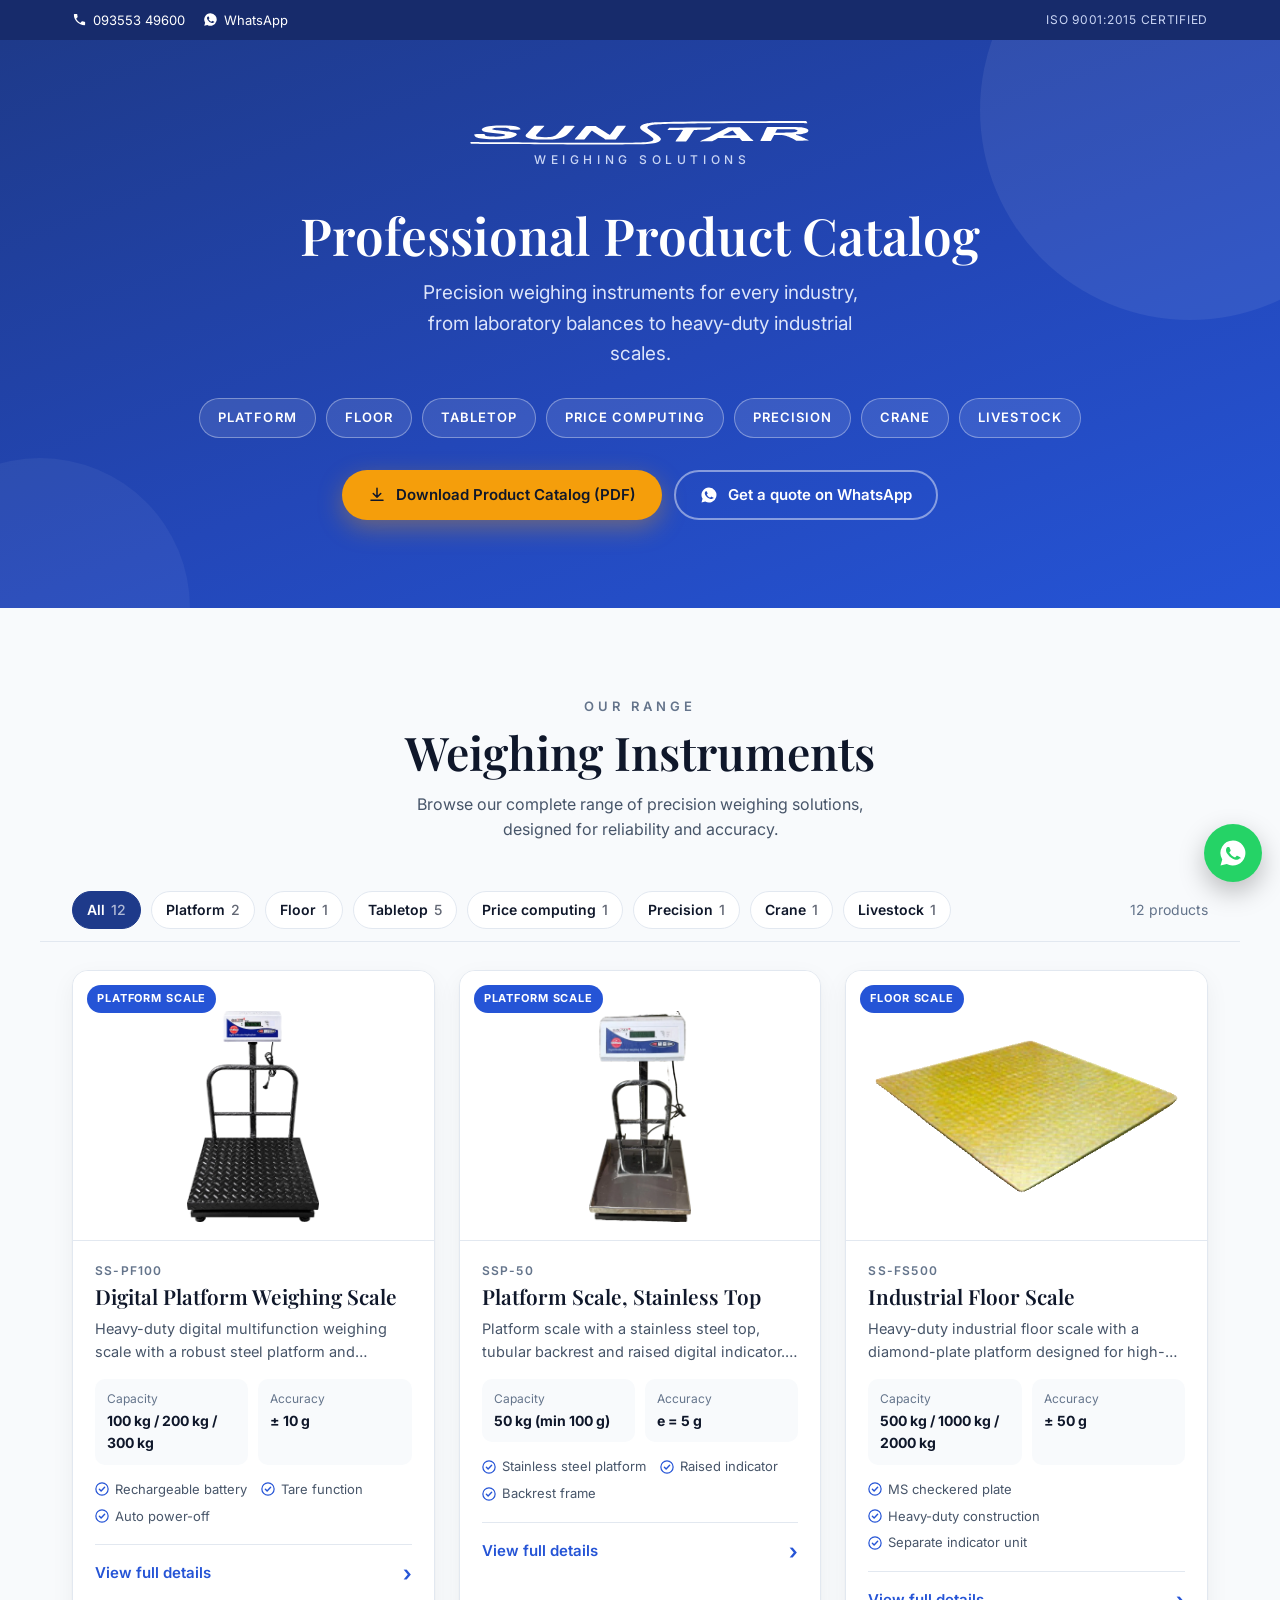
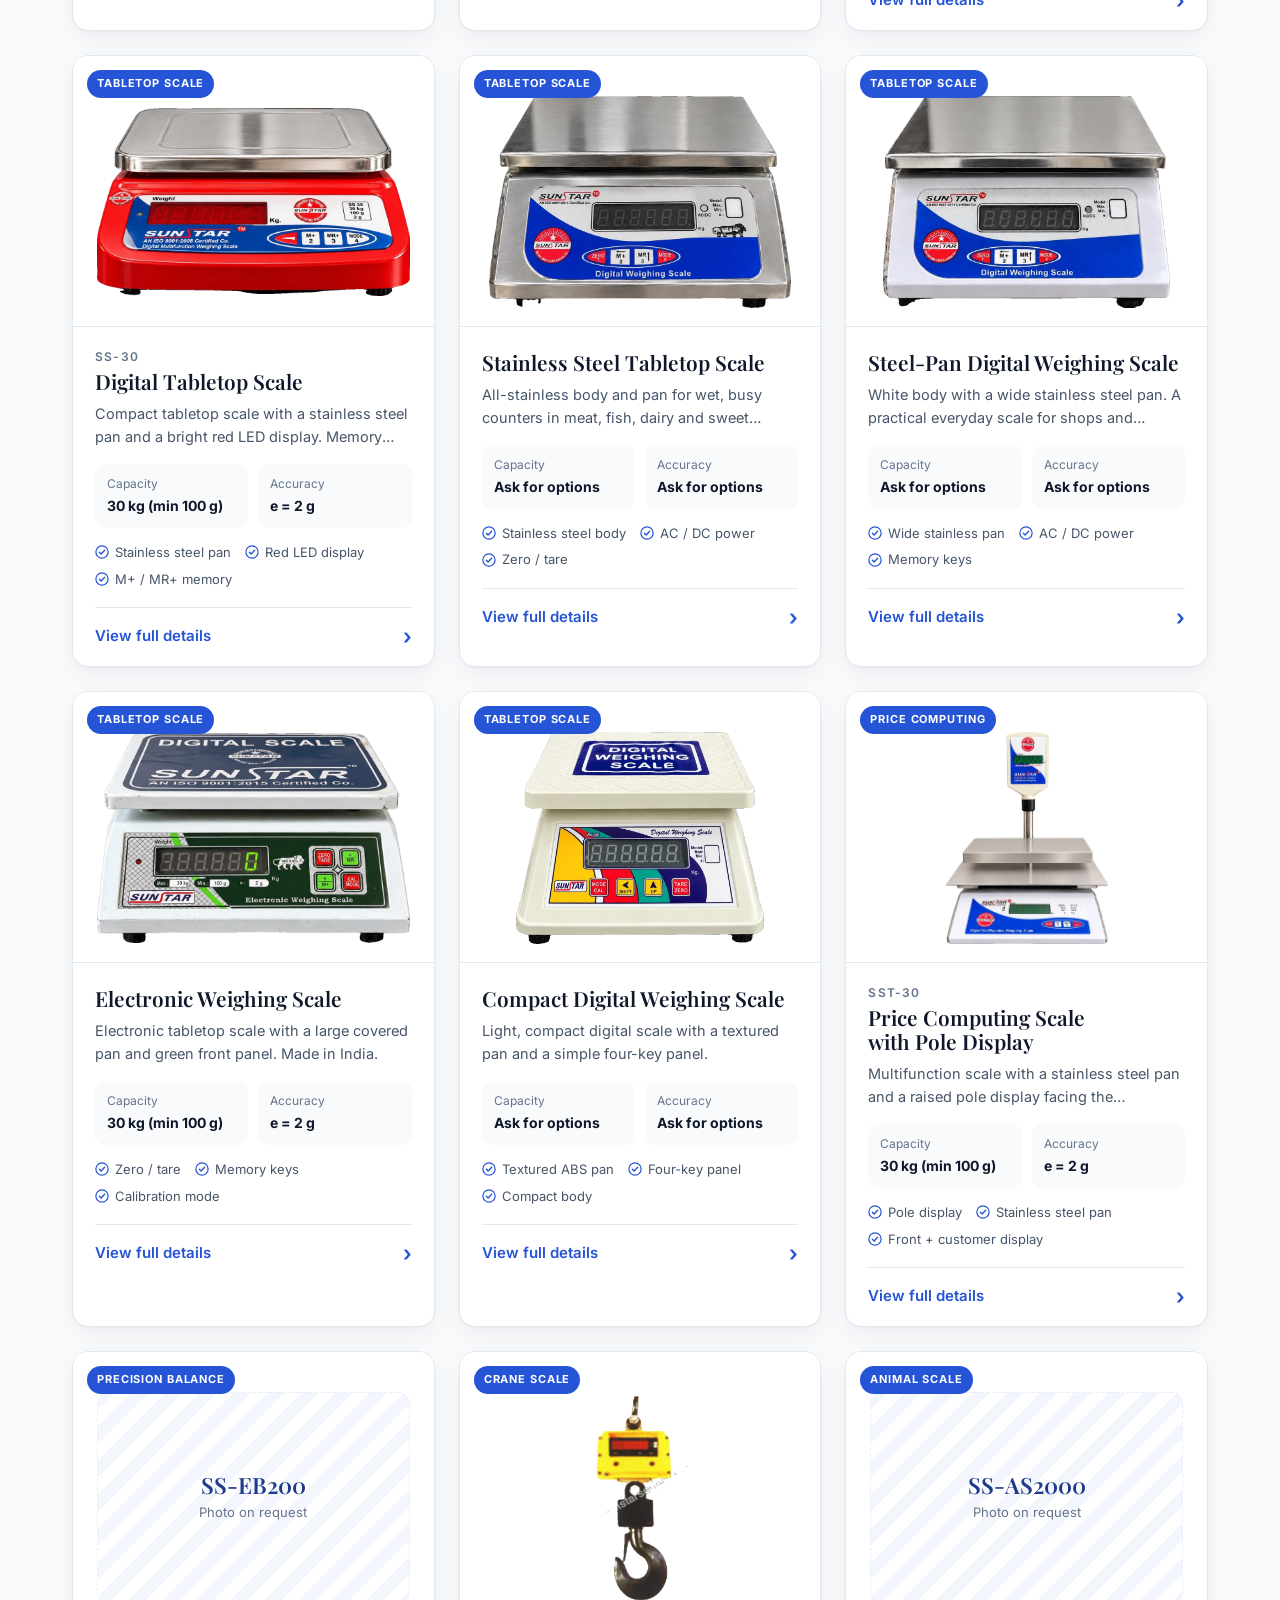
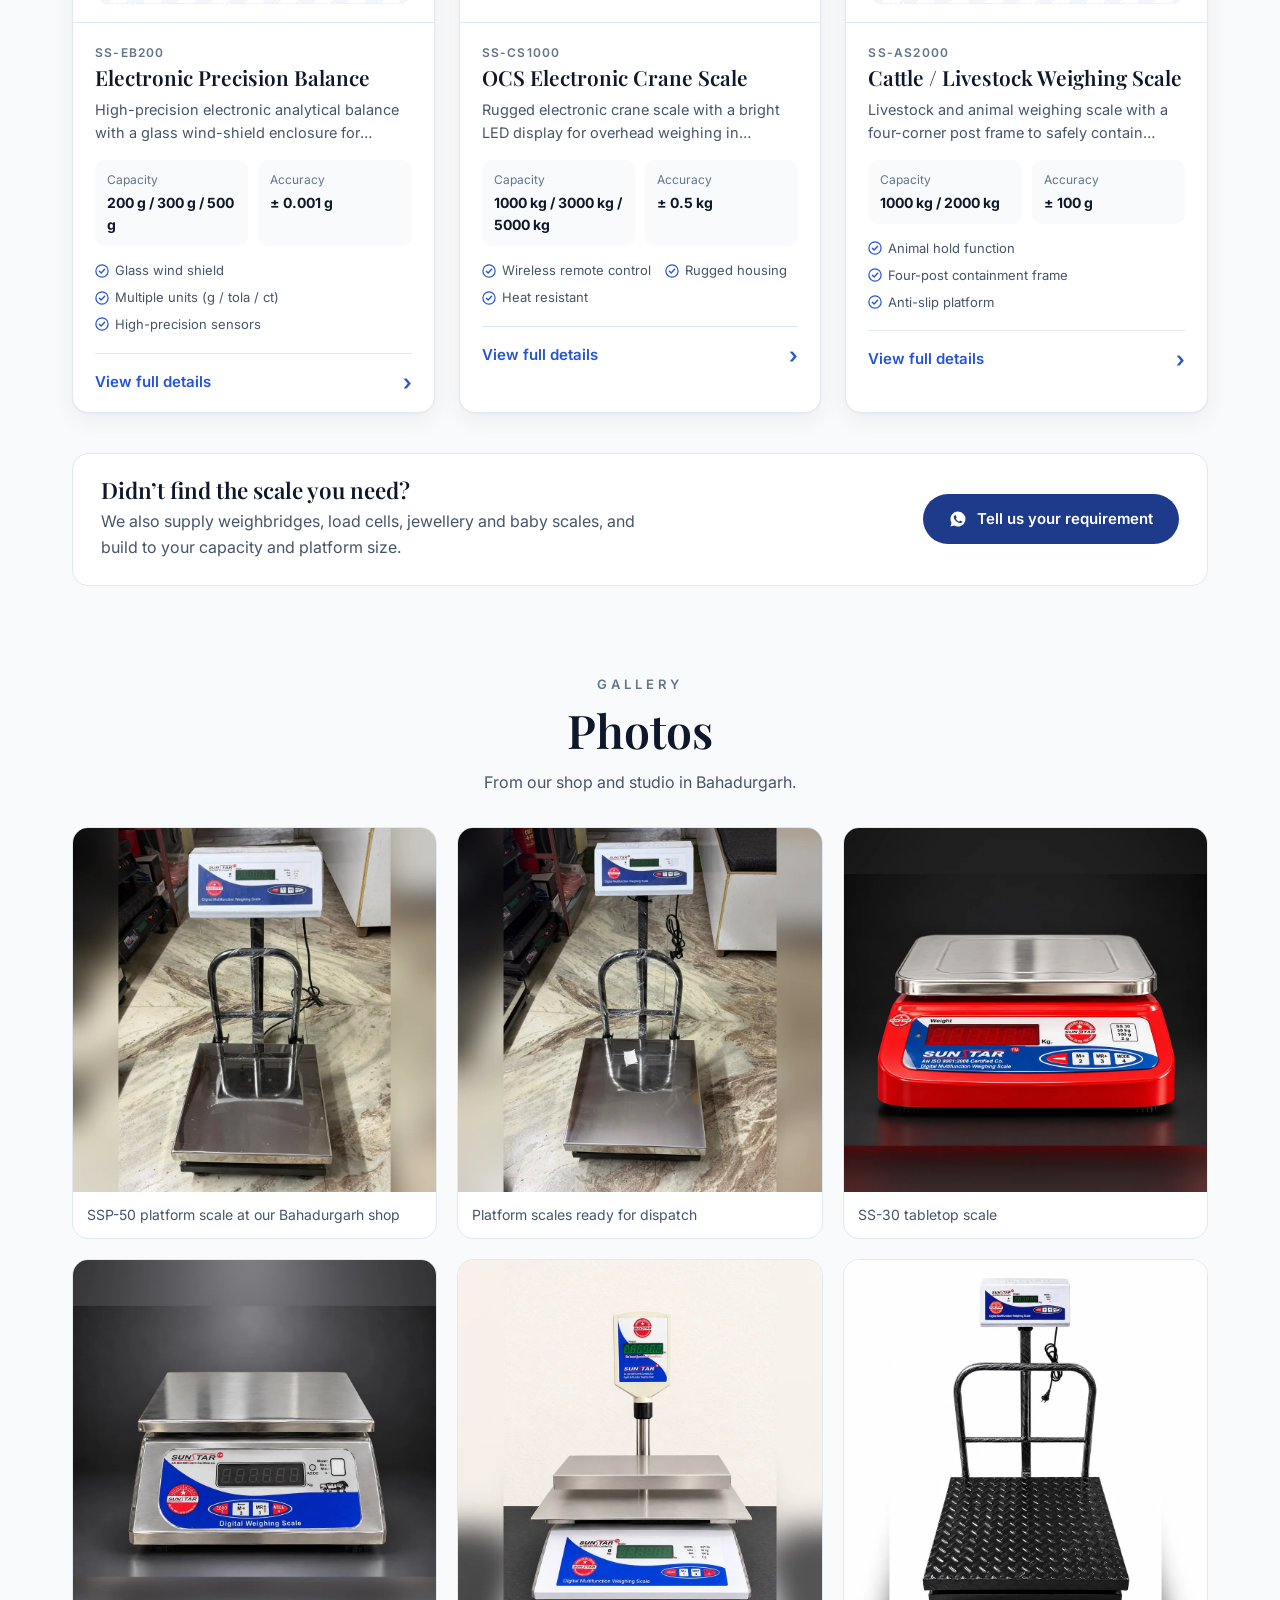
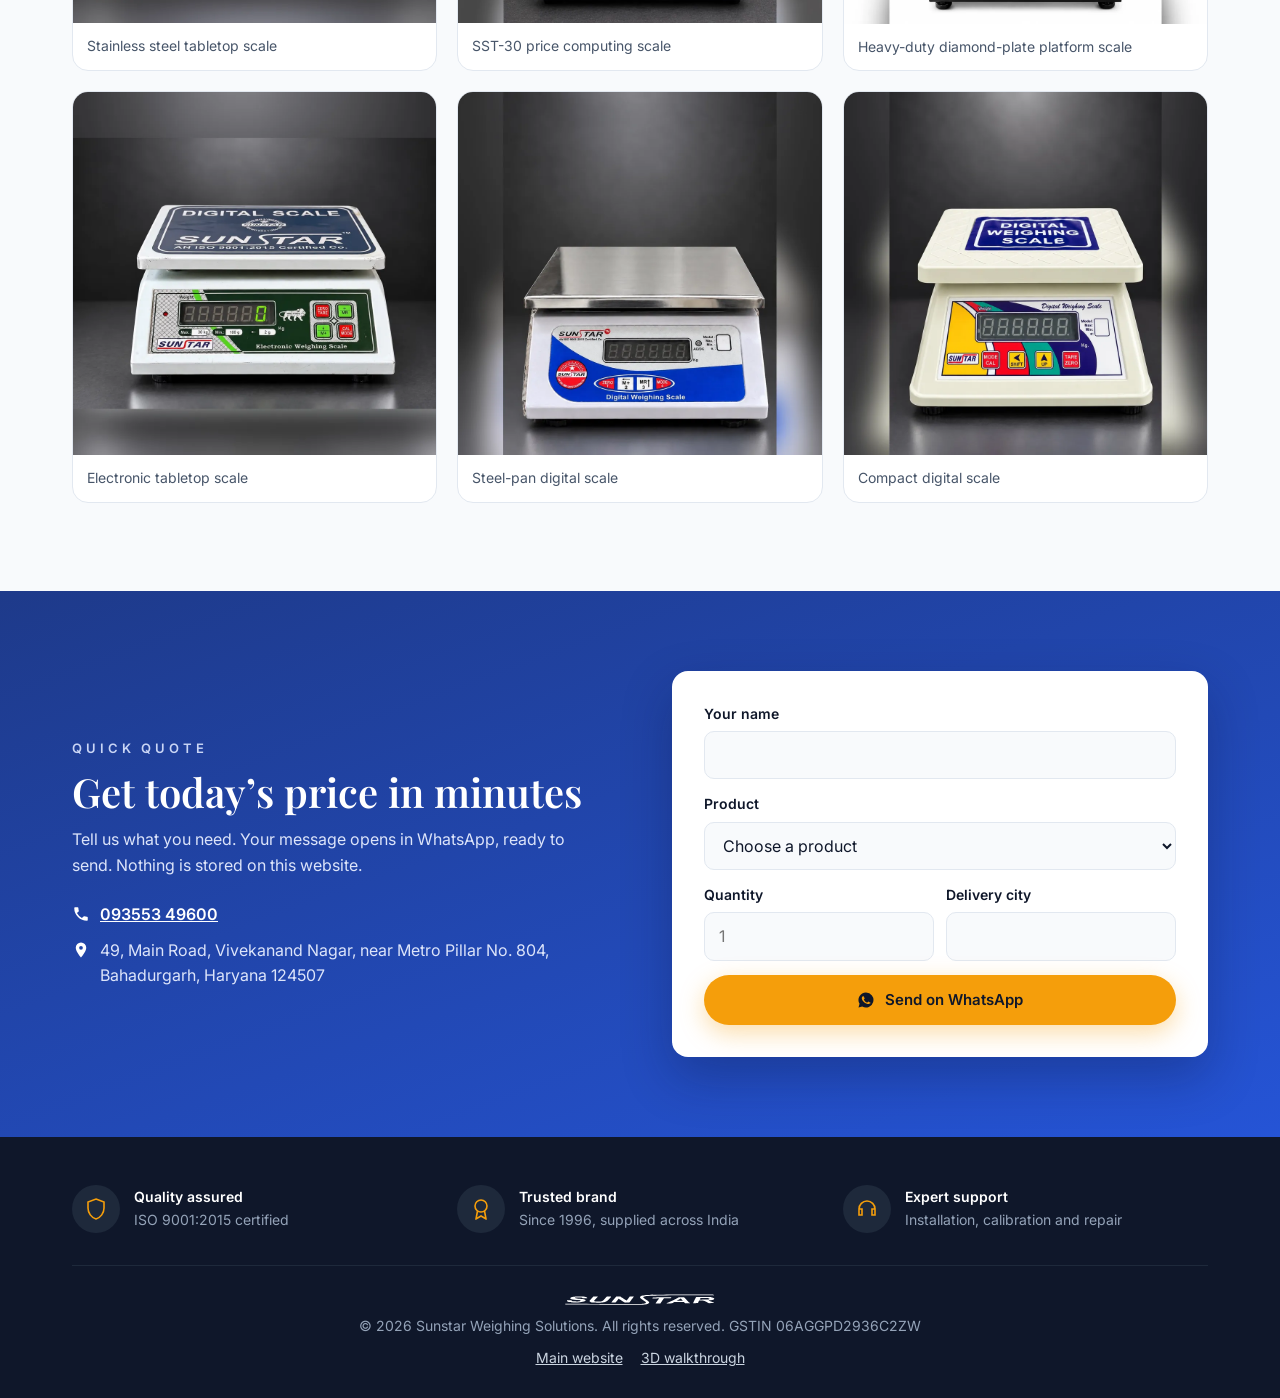
==== commit 630c2431: "Front page flow on all sites: logo and details, then products, then photos - Main site home: hero sh" ====
--- a/catalog/index.html
+++ b/catalog/index.html
@@ -205,6 +205,17 @@
   </div>
 </section>
 
+<section class="photos" aria-labelledby="photos-title">
+  <div class="wrap">
+    <p class="eyebrow">Gallery</p>
+    <h2 id="photos-title">Photos</h2>
+    <p class="range__lede">From our shop and studio in Bahadurgarh.</p>
+    <ul class="photo-grid">
+      <li><figure><img src="assets/gallery/shop-platform-1.webp" width="1000" height="1000" alt="SSP-50 platform scale at our Bahadurgarh shop" loading="lazy" decoding="async"><figcaption>SSP-50 platform scale at our Bahadurgarh shop</figcaption></figure></li><li><figure><img src="assets/gallery/shop-platform-2.webp" width="1000" height="1000" alt="Platform scales ready for dispatch" loading="lazy" decoding="async"><figcaption>Platform scales ready for dispatch</figcaption></figure></li><li><figure><img src="assets/gallery/studio-ss30.webp" width="1000" height="1000" alt="SS-30 tabletop scale" loading="lazy" decoding="async"><figcaption>SS-30 tabletop scale</figcaption></figure></li><li><figure><img src="assets/gallery/studio-stainless.webp" width="1000" height="1000" alt="Stainless steel tabletop scale" loading="lazy" decoding="async"><figcaption>Stainless steel tabletop scale</figcaption></figure></li><li><figure><img src="assets/gallery/studio-sst30.webp" width="1000" height="1000" alt="SST-30 price computing scale" loading="lazy" decoding="async"><figcaption>SST-30 price computing scale</figcaption></figure></li><li><figure><img src="assets/gallery/studio-platform.webp" width="1000" height="1000" alt="Heavy-duty diamond-plate platform scale" loading="lazy" decoding="async"><figcaption>Heavy-duty diamond-plate platform scale</figcaption></figure></li><li><figure><img src="assets/gallery/studio-electronic.webp" width="1000" height="1000" alt="Electronic tabletop scale" loading="lazy" decoding="async"><figcaption>Electronic tabletop scale</figcaption></figure></li><li><figure><img src="assets/gallery/studio-steelpan.webp" width="1000" height="1000" alt="Steel-pan digital scale" loading="lazy" decoding="async"><figcaption>Steel-pan digital scale</figcaption></figure></li><li><figure><img src="assets/gallery/studio-compact.webp" width="1000" height="1000" alt="Compact digital scale" loading="lazy" decoding="async"><figcaption>Compact digital scale</figcaption></figure></li>
+    </ul>
+  </div>
+</section>
+
 <section class="quote" id="quote" aria-labelledby="quote-title">
   <div class="wrap quote__in">
     <div>
--- a/catalog/styles.css
+++ b/catalog/styles.css
@@ -164,3 +164,12 @@
   .hero__cta .btn { width: 100%; }
 }
 @media (prefers-reduced-motion: reduce) { * { transition: none !important; } .card:hover { transform: none; } }
+
+/* Photos */
+.photos { padding: 0 0 clamp(48px, 7vw, 88px); text-align: center; }
+.photos h2 { font-size: clamp(2rem, 4.4vw, 2.9rem); margin-top: 10px; }
+.photo-grid { list-style: none; margin: 32px 0 0; padding: 0; display: grid; grid-template-columns: repeat(3, minmax(0, 1fr)); gap: 20px; text-align: left; }
+.photo-grid figure { margin: 0; background: #fff; border: 1px solid var(--line); border-radius: var(--r); overflow: hidden; }
+.photo-grid img { width: 100%; height: auto; aspect-ratio: 1; object-fit: cover; }
+.photo-grid figcaption { padding: 12px 14px; font-size: 14px; color: var(--body); }
+@media (max-width: 760px) { .photo-grid { grid-template-columns: repeat(2, minmax(0, 1fr)); gap: 10px; } .photo-grid figcaption { font-size: 13px; } }
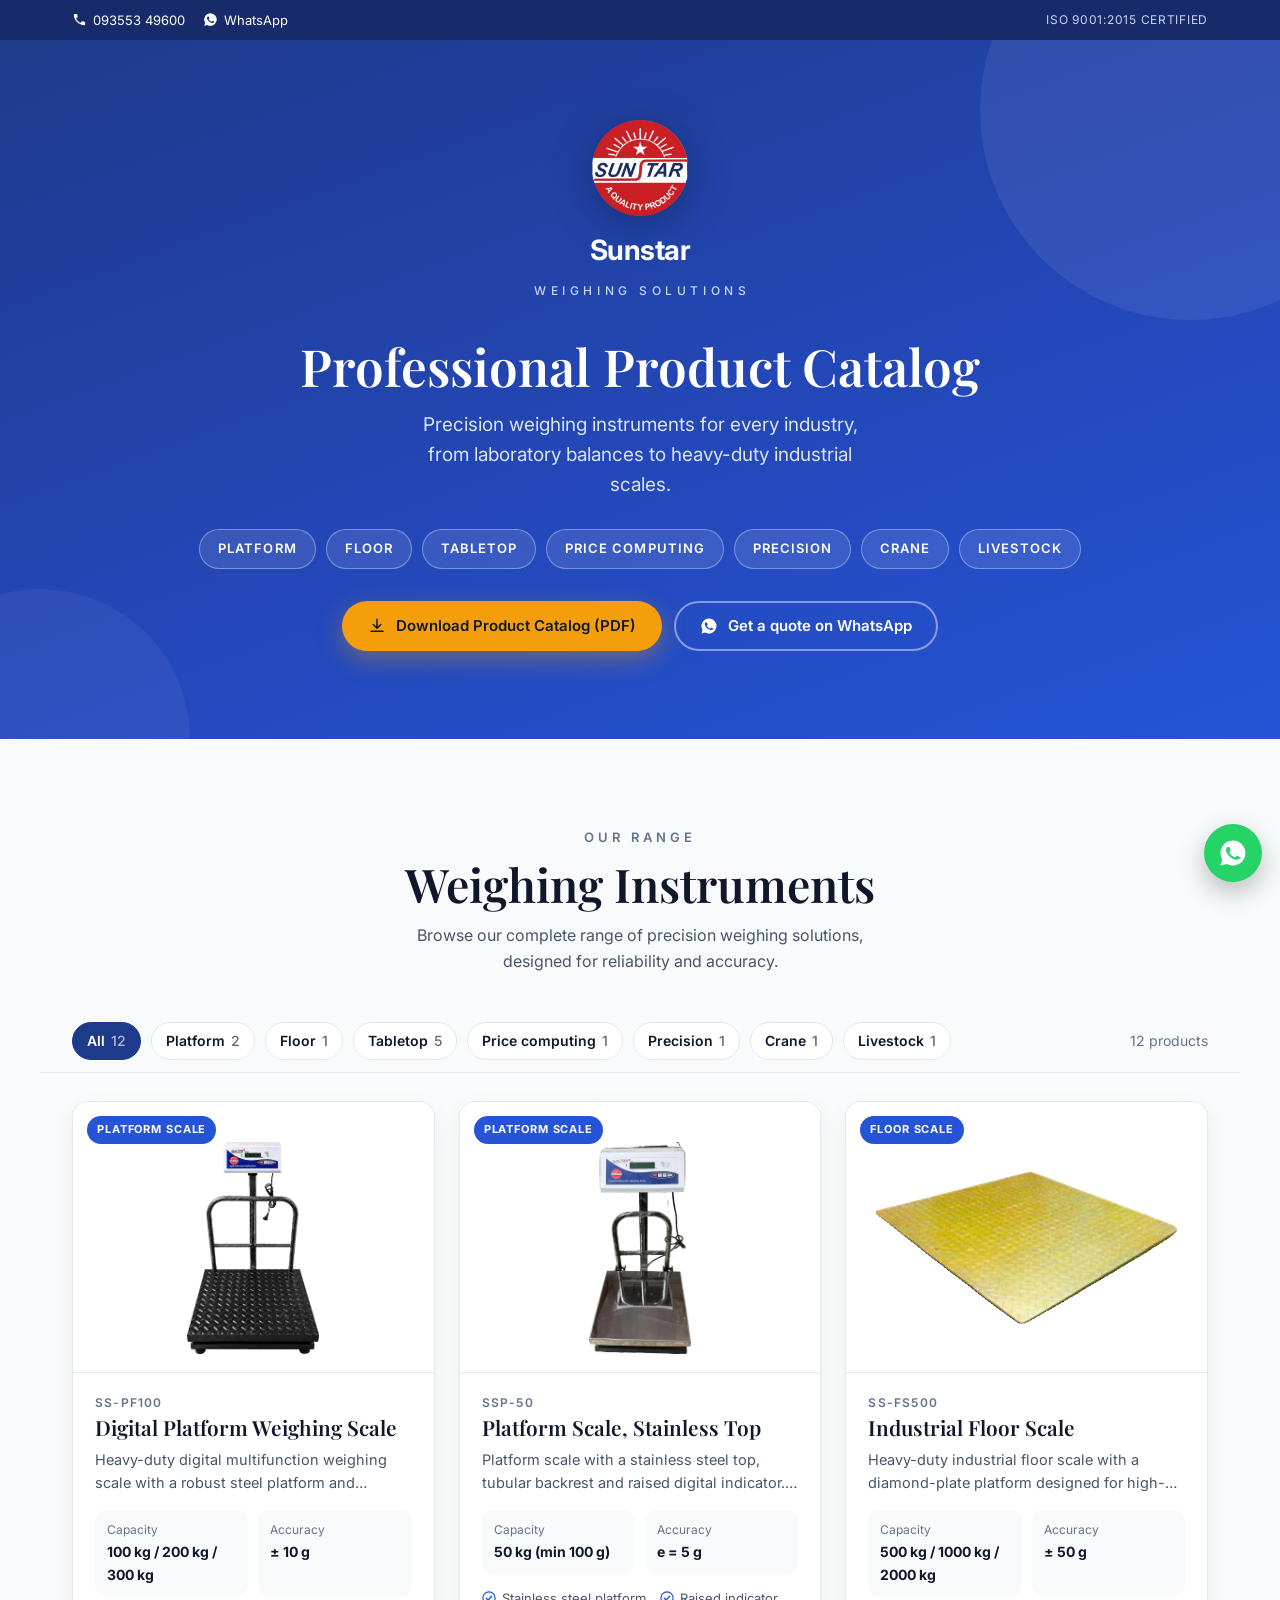
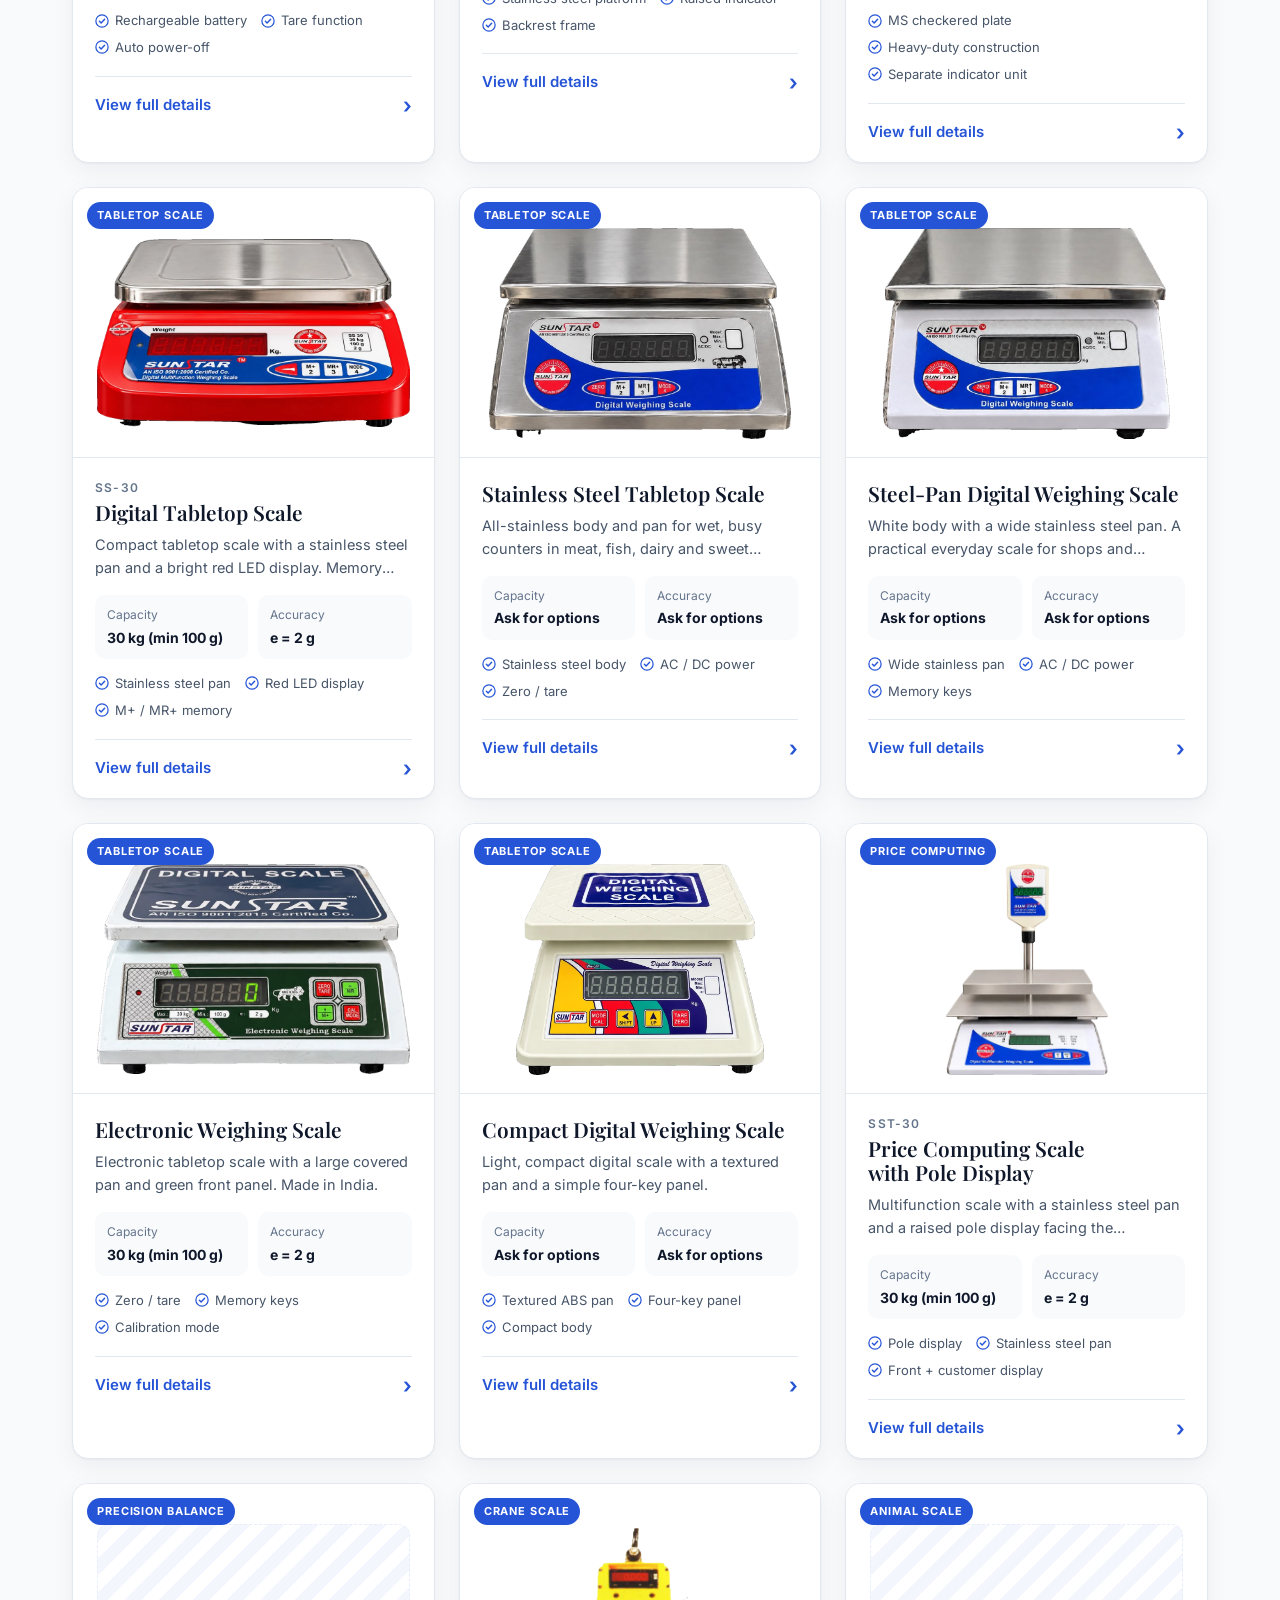
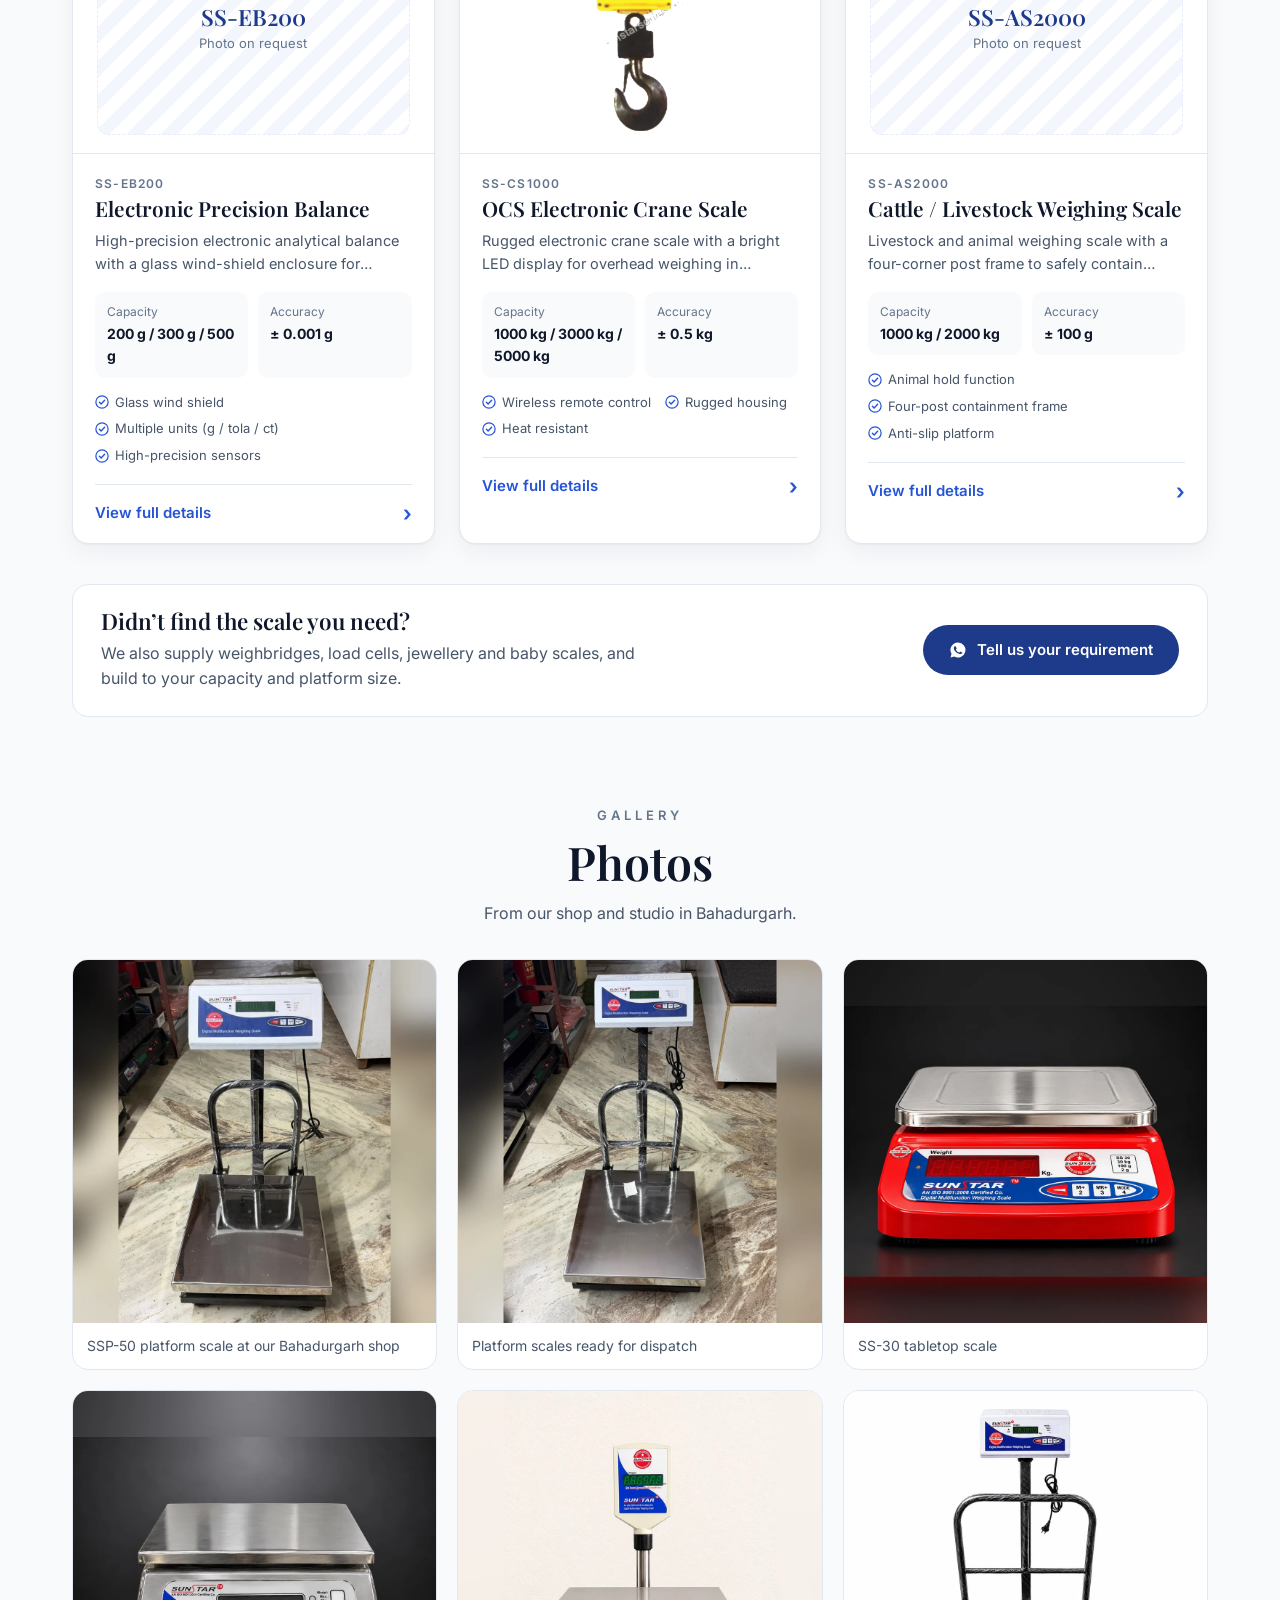
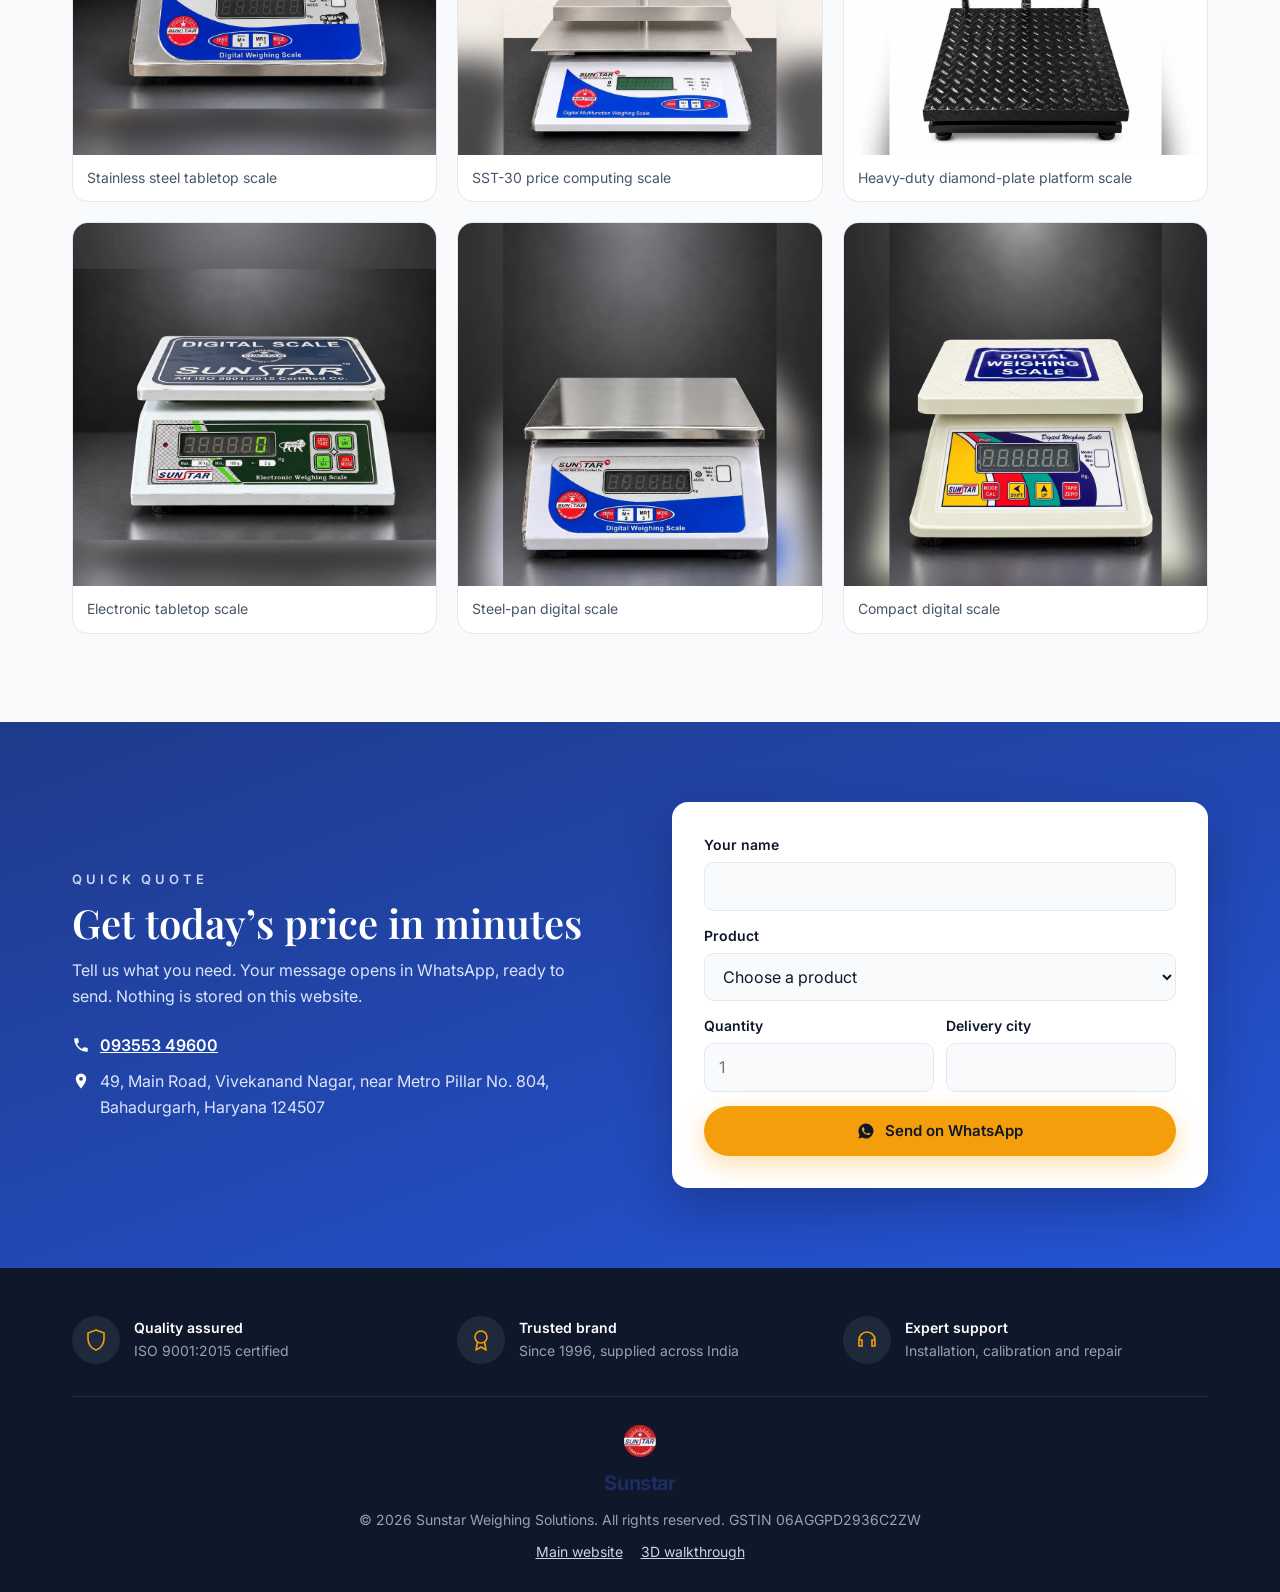
==== commit ac49803b: "Product-site restyle + official Sunstar seal logo across all sites Co-Authored-By: Claude Opus 5.5 <" ====
--- a/catalog/index.html
+++ b/catalog/index.html
@@ -6,7 +6,7 @@
 <title>Sunstar Product Catalog — Platform, Floor, Crane, Precision &amp; Livestock Scales</title>
 <meta name="description" content="Sunstar weighing instruments: platform, floor, tabletop, price computing, precision, crane and livestock scales. Capacity and accuracy for every model. Price on WhatsApp.">
 <meta name="theme-color" content="#1E3A8A">
-<link rel="icon" href="assets/favicon.svg" type="image/svg+xml">
+<link rel="icon" href="assets/favicon.png" type="image/png">
 <meta property="og:title" content="Sunstar Product Catalog">
 <meta property="og:description" content="Weighing instruments for every industry, from laboratory balances to heavy-duty industrial scales.">
 <meta property="og:image" content="assets/og.jpg">
@@ -32,7 +32,7 @@
   <div class="hero__blob hero__blob--a" aria-hidden="true"></div>
   <div class="hero__blob hero__blob--b" aria-hidden="true"></div>
   <div class="wrap hero__in">
-    <a class="logo" href="./" aria-label="Sunstar, weighing solutions"><svg class="logo__mark" aria-hidden="true" xmlns="http://www.w3.org/2000/svg" viewBox="0 0 2701 203" fill="currentColor" fill-rule="evenodd"><title>Sunstar</title><path d="M1006,194C1006,194 931,194 840,194C749,194 654,194 628,193C602,193 501,192 403,191C304,191 223,191 223,190C223,190 177,190 121,190C66,190 17,190 13,189L6,188L5,185C5,183 4,180 3,179C0,174 3,174 23,175C32,176 70,176 105,176C172,176 295,177 558,180C710,181 1229,181 1290,180C1364,178 1400,177 1412,175C1454,170 1468,156 1449,139C1444,135 1418,116 1402,106C1388,98 1364,81 1360,76C1340,56 1354,39 1401,28C1416,25 1457,19 1476,18C1552,13 1898,9 2351,9C2509,9 2644,9 2652,8C2670,8 2671,8 2675,14C2676,16 2678,20 2679,21C2681,24 2681,24 2680,26C2678,27 2676,27 2674,26C2657,23 1989,24 1760,28C1725,29 1666,29 1630,30C1472,32 1426,37 1412,53C1408,58 1408,62 1413,68C1418,73 1432,83 1448,94C1492,122 1509,136 1514,145C1517,151 1517,152 1514,159C1511,165 1505,169 1495,175C1468,187 1435,191 1350,193C1306,194 1007,195 1006,194ZM1635,171C1632,171 1633,168 1635,164C1640,158 1660,129 1676,105C1680,98 1685,91 1687,88C1691,83 1692,80 1690,79C1690,78 1675,78 1657,79C1640,79 1613,80 1598,80C1565,81 1566,81 1576,70L1583,62L1634,62C1662,61 1714,61 1750,60C1785,59 1837,59 1864,59L1914,58L1915,61C1915,63 1912,68 1906,74L1903,77L1843,77C1810,78 1783,78 1782,79C1781,79 1778,82 1775,86C1773,90 1767,98 1764,103C1760,108 1753,119 1748,127C1737,145 1719,169 1717,170C1716,171 1639,172 1635,171ZM1830,170C1828,168 1831,166 1840,162C1845,161 1866,151 1888,141C1933,119 1962,104 2027,70L2050,58L2097,57L2144,57L2184,98C2206,120 2225,140 2225,142C2226,143 2228,146 2230,147C2232,148 2236,151 2239,153C2243,156 2247,160 2249,162C2251,163 2252,165 2252,166C2251,167 2164,167 2162,166C2161,165 2156,160 2151,154C2146,149 2141,144 2140,144C2139,143 2110,143 2075,143C2040,143 2002,143 1991,143L1970,144L1962,148C1958,151 1948,156 1940,161L1924,168L1890,169C1870,169 1849,170 1843,170C1836,171 1831,171 1830,170ZM2308,166C2307,165 2309,160 2321,137C2328,123 2335,107 2338,101C2344,84 2358,58 2360,57C2364,55 2616,56 2632,58C2659,62 2677,68 2685,76C2690,82 2690,88 2683,95C2675,104 2633,114 2603,114C2594,114 2589,115 2589,117C2590,118 2593,120 2608,124C2613,126 2645,139 2654,144C2658,146 2663,148 2664,149C2666,149 2681,156 2690,160C2691,161 2692,162 2692,163C2692,164 2684,164 2642,164L2592,165L2586,161C2573,154 2544,139 2532,134C2509,123 2495,121 2449,119C2425,118 2418,118 2417,119C2416,120 2410,130 2404,142C2398,153 2393,164 2392,164C2391,166 2383,166 2350,166C2327,166 2309,166 2308,166ZM538,155C531,155 512,153 501,152C479,150 451,140 445,133C438,125 441,118 462,98C470,89 484,74 493,64C503,55 511,46 512,46C514,46 531,46 552,46C588,46 590,46 590,48C590,49 584,56 577,63C555,85 526,117 525,119C522,127 529,131 548,134C576,138 625,137 649,133C678,127 685,122 712,92C716,87 724,79 728,74C733,69 740,61 745,56L754,46L792,46C819,46 829,47 830,48C832,49 831,49 821,61C817,65 808,76 800,86C764,127 761,129 730,139C708,147 700,148 674,152C651,155 566,157 538,155ZM1079,155C1076,155 1073,154 1072,153C1070,151 1055,141 1037,130C1020,118 997,103 987,97C973,88 968,85 967,86C966,86 963,89 961,92C958,95 951,104 945,111C935,124 917,145 910,152L907,155L870,155C836,155 832,154 832,153C832,152 836,147 841,142C853,129 868,111 881,95C888,87 897,77 900,72C904,68 910,61 913,58C923,46 919,47 961,47L998,47L1008,54C1015,58 1024,64 1030,68C1036,72 1044,77 1048,79C1052,82 1062,88 1070,93C1077,98 1089,105 1095,110C1109,120 1109,119 1110,118C1111,118 1115,114 1118,109C1122,104 1128,96 1132,91C1136,86 1143,76 1148,69C1154,62 1160,54 1161,52C1163,49 1165,47 1166,47C1166,46 1183,46 1202,46C1237,46 1238,46 1238,48C1238,49 1236,51 1234,54C1232,57 1228,62 1226,66C1223,69 1216,79 1210,86C1204,94 1194,107 1188,115C1182,124 1172,136 1167,143L1157,155L1131,155C1116,155 1100,155 1094,155C1087,156 1081,156 1079,155ZM156,152C85,148 55,143 43,133C35,126 31,117 36,114C38,113 83,112 110,112C115,112 116,113 117,118C119,126 126,129 156,132C170,133 178,133 205,133C244,132 263,130 275,124C288,118 276,113 241,109C189,105 135,98 117,94C109,92 99,86 96,81C93,78 93,77 94,74C99,63 119,54 150,50C181,45 204,43 260,44C315,44 352,47 374,53C389,57 400,65 400,71C400,77 401,77 358,77L317,77L314,73C305,64 292,62 240,62C200,62 198,63 189,65C177,68 174,70 177,74C179,76 196,80 210,82C215,82 224,83 232,84C239,84 252,86 262,87C271,87 281,89 284,89C287,90 294,90 300,91C324,93 353,99 361,104C366,106 372,112 372,114C372,122 358,132 340,137C305,147 289,149 232,152C213,153 169,153 156,152ZM2117,122C2121,121 2119,118 2110,110C2106,105 2099,97 2094,92C2089,86 2086,83 2085,83C2083,83 2074,88 2062,94C2044,104 2027,113 2018,118C2015,119 2014,120 2014,121C2014,123 2016,123 2065,123C2093,123 2116,123 2117,122ZM2557,100C2582,98 2597,94 2602,88C2605,82 2598,78 2583,75C2572,74 2442,73 2439,75C2438,76 2426,97 2426,98C2426,99 2426,100 2427,101C2428,102 2536,101 2557,100Z"/></svg><span class="logo__sub">Weighing solutions</span></a>
+    <a class="logo" href="./" aria-label="Sunstar, weighing solutions"><img class="logo__seal" src="assets/sunstar-seal.webp" alt="" width="44" height="44"><span class="logo__name">Sunstar</span><span class="logo__sub">Weighing solutions</span></a>
     <h1>Professional Product Catalog</h1>
     <p class="hero__lede">Precision weighing instruments for every industry, from laboratory balances to heavy-duty industrial scales.</p>
     <div class="chips chips--hero" role="group" aria-label="Jump to a category">
@@ -251,7 +251,7 @@
       <li><svg viewBox="0 0 24 24" aria-hidden="true"><path d="M4 14v-2a8 8 0 0116 0v2M4 14v4h3v-6H4zm16 0v4h-3v-6h3z" fill="none" stroke="currentColor" stroke-width="1.6"/></svg><div><strong>Expert support</strong><span>Installation, calibration and repair</span></div></li>
     </ul>
     <div class="footer__base">
-      <a class="logo logo--sm" href="./" aria-label="Sunstar"><svg class="logo__mark" aria-hidden="true" xmlns="http://www.w3.org/2000/svg" viewBox="0 0 2701 203" fill="currentColor" fill-rule="evenodd"><title>Sunstar</title><path d="M1006,194C1006,194 931,194 840,194C749,194 654,194 628,193C602,193 501,192 403,191C304,191 223,191 223,190C223,190 177,190 121,190C66,190 17,190 13,189L6,188L5,185C5,183 4,180 3,179C0,174 3,174 23,175C32,176 70,176 105,176C172,176 295,177 558,180C710,181 1229,181 1290,180C1364,178 1400,177 1412,175C1454,170 1468,156 1449,139C1444,135 1418,116 1402,106C1388,98 1364,81 1360,76C1340,56 1354,39 1401,28C1416,25 1457,19 1476,18C1552,13 1898,9 2351,9C2509,9 2644,9 2652,8C2670,8 2671,8 2675,14C2676,16 2678,20 2679,21C2681,24 2681,24 2680,26C2678,27 2676,27 2674,26C2657,23 1989,24 1760,28C1725,29 1666,29 1630,30C1472,32 1426,37 1412,53C1408,58 1408,62 1413,68C1418,73 1432,83 1448,94C1492,122 1509,136 1514,145C1517,151 1517,152 1514,159C1511,165 1505,169 1495,175C1468,187 1435,191 1350,193C1306,194 1007,195 1006,194ZM1635,171C1632,171 1633,168 1635,164C1640,158 1660,129 1676,105C1680,98 1685,91 1687,88C1691,83 1692,80 1690,79C1690,78 1675,78 1657,79C1640,79 1613,80 1598,80C1565,81 1566,81 1576,70L1583,62L1634,62C1662,61 1714,61 1750,60C1785,59 1837,59 1864,59L1914,58L1915,61C1915,63 1912,68 1906,74L1903,77L1843,77C1810,78 1783,78 1782,79C1781,79 1778,82 1775,86C1773,90 1767,98 1764,103C1760,108 1753,119 1748,127C1737,145 1719,169 1717,170C1716,171 1639,172 1635,171ZM1830,170C1828,168 1831,166 1840,162C1845,161 1866,151 1888,141C1933,119 1962,104 2027,70L2050,58L2097,57L2144,57L2184,98C2206,120 2225,140 2225,142C2226,143 2228,146 2230,147C2232,148 2236,151 2239,153C2243,156 2247,160 2249,162C2251,163 2252,165 2252,166C2251,167 2164,167 2162,166C2161,165 2156,160 2151,154C2146,149 2141,144 2140,144C2139,143 2110,143 2075,143C2040,143 2002,143 1991,143L1970,144L1962,148C1958,151 1948,156 1940,161L1924,168L1890,169C1870,169 1849,170 1843,170C1836,171 1831,171 1830,170ZM2308,166C2307,165 2309,160 2321,137C2328,123 2335,107 2338,101C2344,84 2358,58 2360,57C2364,55 2616,56 2632,58C2659,62 2677,68 2685,76C2690,82 2690,88 2683,95C2675,104 2633,114 2603,114C2594,114 2589,115 2589,117C2590,118 2593,120 2608,124C2613,126 2645,139 2654,144C2658,146 2663,148 2664,149C2666,149 2681,156 2690,160C2691,161 2692,162 2692,163C2692,164 2684,164 2642,164L2592,165L2586,161C2573,154 2544,139 2532,134C2509,123 2495,121 2449,119C2425,118 2418,118 2417,119C2416,120 2410,130 2404,142C2398,153 2393,164 2392,164C2391,166 2383,166 2350,166C2327,166 2309,166 2308,166ZM538,155C531,155 512,153 501,152C479,150 451,140 445,133C438,125 441,118 462,98C470,89 484,74 493,64C503,55 511,46 512,46C514,46 531,46 552,46C588,46 590,46 590,48C590,49 584,56 577,63C555,85 526,117 525,119C522,127 529,131 548,134C576,138 625,137 649,133C678,127 685,122 712,92C716,87 724,79 728,74C733,69 740,61 745,56L754,46L792,46C819,46 829,47 830,48C832,49 831,49 821,61C817,65 808,76 800,86C764,127 761,129 730,139C708,147 700,148 674,152C651,155 566,157 538,155ZM1079,155C1076,155 1073,154 1072,153C1070,151 1055,141 1037,130C1020,118 997,103 987,97C973,88 968,85 967,86C966,86 963,89 961,92C958,95 951,104 945,111C935,124 917,145 910,152L907,155L870,155C836,155 832,154 832,153C832,152 836,147 841,142C853,129 868,111 881,95C888,87 897,77 900,72C904,68 910,61 913,58C923,46 919,47 961,47L998,47L1008,54C1015,58 1024,64 1030,68C1036,72 1044,77 1048,79C1052,82 1062,88 1070,93C1077,98 1089,105 1095,110C1109,120 1109,119 1110,118C1111,118 1115,114 1118,109C1122,104 1128,96 1132,91C1136,86 1143,76 1148,69C1154,62 1160,54 1161,52C1163,49 1165,47 1166,47C1166,46 1183,46 1202,46C1237,46 1238,46 1238,48C1238,49 1236,51 1234,54C1232,57 1228,62 1226,66C1223,69 1216,79 1210,86C1204,94 1194,107 1188,115C1182,124 1172,136 1167,143L1157,155L1131,155C1116,155 1100,155 1094,155C1087,156 1081,156 1079,155ZM156,152C85,148 55,143 43,133C35,126 31,117 36,114C38,113 83,112 110,112C115,112 116,113 117,118C119,126 126,129 156,132C170,133 178,133 205,133C244,132 263,130 275,124C288,118 276,113 241,109C189,105 135,98 117,94C109,92 99,86 96,81C93,78 93,77 94,74C99,63 119,54 150,50C181,45 204,43 260,44C315,44 352,47 374,53C389,57 400,65 400,71C400,77 401,77 358,77L317,77L314,73C305,64 292,62 240,62C200,62 198,63 189,65C177,68 174,70 177,74C179,76 196,80 210,82C215,82 224,83 232,84C239,84 252,86 262,87C271,87 281,89 284,89C287,90 294,90 300,91C324,93 353,99 361,104C366,106 372,112 372,114C372,122 358,132 340,137C305,147 289,149 232,152C213,153 169,153 156,152ZM2117,122C2121,121 2119,118 2110,110C2106,105 2099,97 2094,92C2089,86 2086,83 2085,83C2083,83 2074,88 2062,94C2044,104 2027,113 2018,118C2015,119 2014,120 2014,121C2014,123 2016,123 2065,123C2093,123 2116,123 2117,122ZM2557,100C2582,98 2597,94 2602,88C2605,82 2598,78 2583,75C2572,74 2442,73 2439,75C2438,76 2426,97 2426,98C2426,99 2426,100 2427,101C2428,102 2536,101 2557,100Z"/></svg></a>
+      <a class="logo logo--sm" href="./" aria-label="Sunstar"><img class="logo__seal" src="assets/sunstar-seal.webp" alt="" width="44" height="44"><span class="logo__name">Sunstar</span></a>
       <p>© 2026 Sunstar Weighing Solutions. All rights reserved. GSTIN 06AGGPD2936C2ZW</p>
       <p class="footer__links"><a href="https://sunstar-scales.vercel.app/">Main website</a><a href="https://sunstar-3d.vercel.app/">3D walkthrough</a></p>
     </div>
--- a/catalog/styles.css
+++ b/catalog/styles.css
@@ -173,3 +173,12 @@
 .photo-grid img { width: 100%; height: auto; aspect-ratio: 1; object-fit: cover; }
 .photo-grid figcaption { padding: 12px 14px; font-size: 14px; color: var(--body); }
 @media (max-width: 760px) { .photo-grid { grid-template-columns: repeat(2, minmax(0, 1fr)); gap: 10px; } .photo-grid figcaption { font-size: 13px; } }
+
+/* Sunstar seal logo */
+.logo{display:inline-flex;align-items:center;gap:10px;text-decoration:none}
+.logo__seal{width:44px;height:44px;flex:none}
+.logo--sm .logo__seal{width:32px;height:32px}
+.logo__name{font-weight:700;font-size:20px;letter-spacing:-.02em;color:#1E2C5F}
+.hero .logo,.logo:not(.logo--sm){flex-direction:column;gap:12px}
+.hero .logo__seal,.logo:not(.logo--sm) .logo__seal{width:96px;height:96px;filter:drop-shadow(0 8px 20px rgba(0,0,0,.25))}
+.hero .logo__name,.logo:not(.logo--sm) .logo__name{color:#fff;font-size:28px}
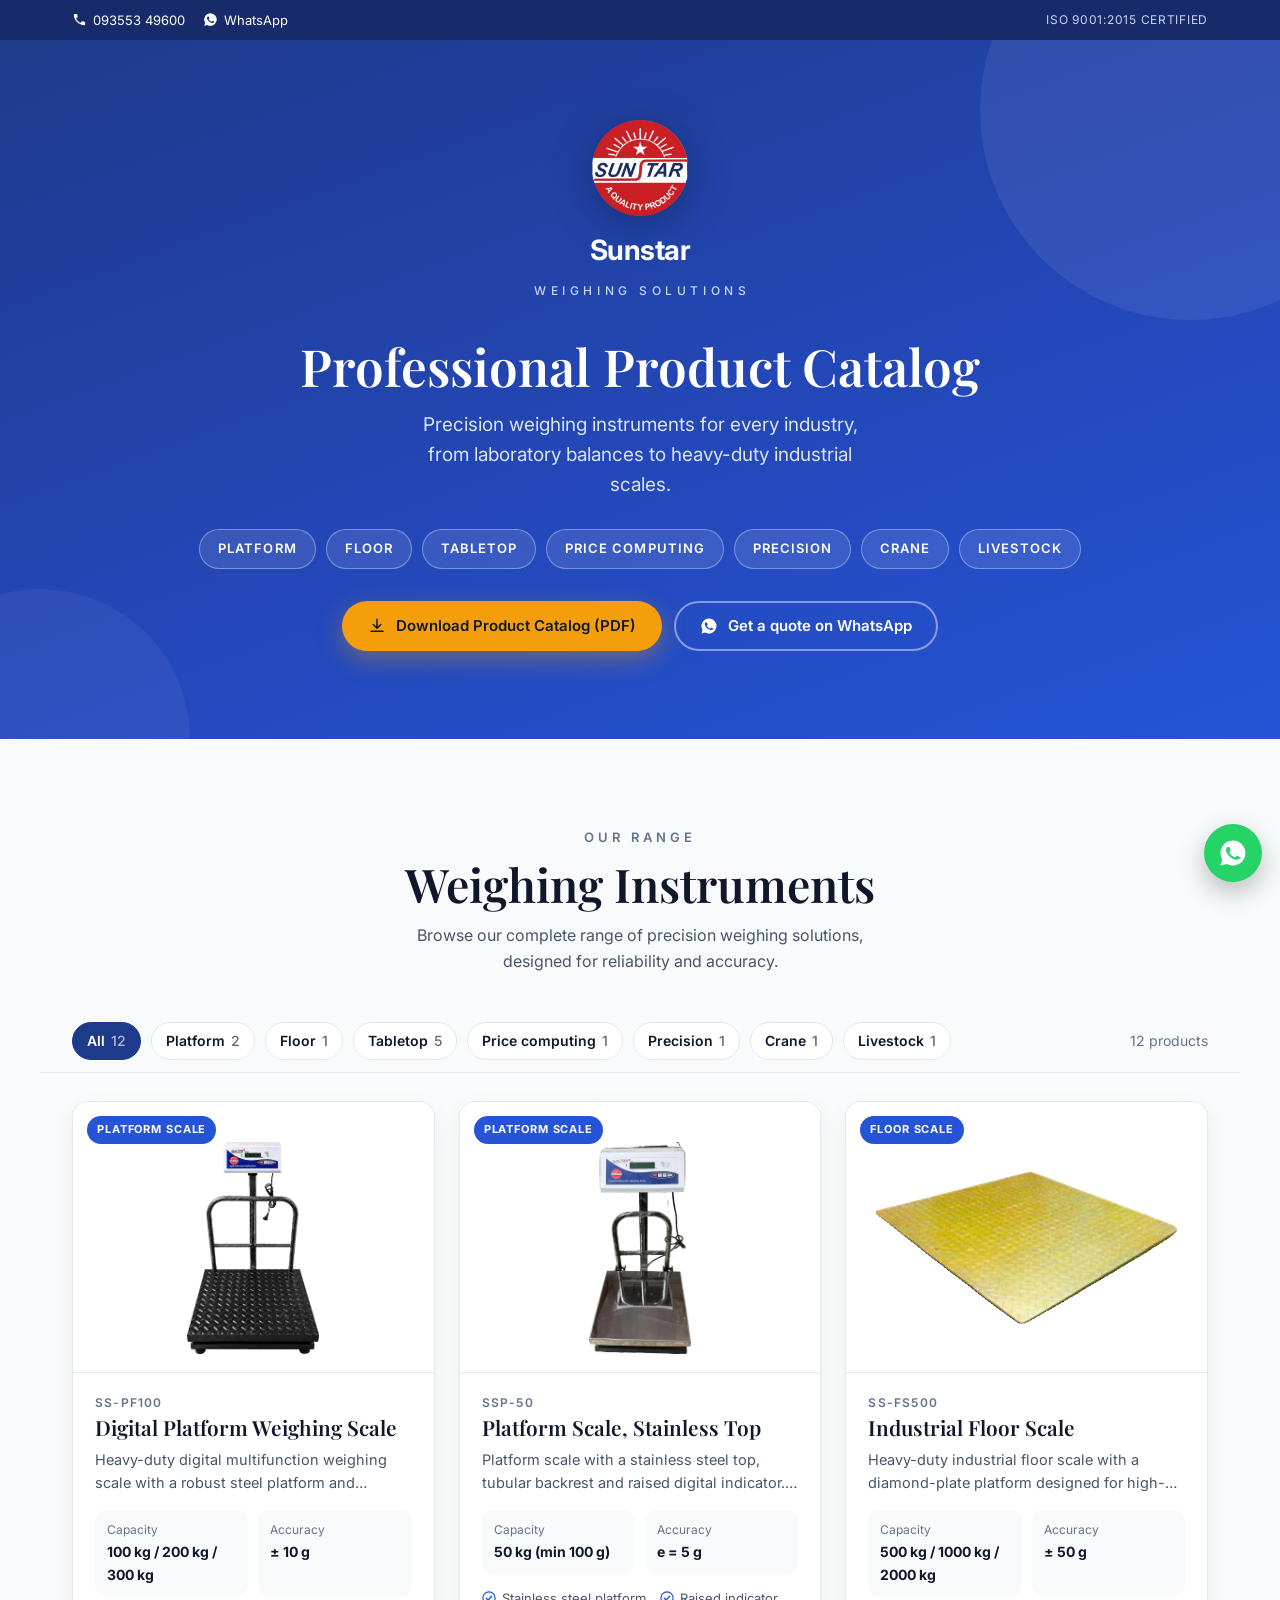
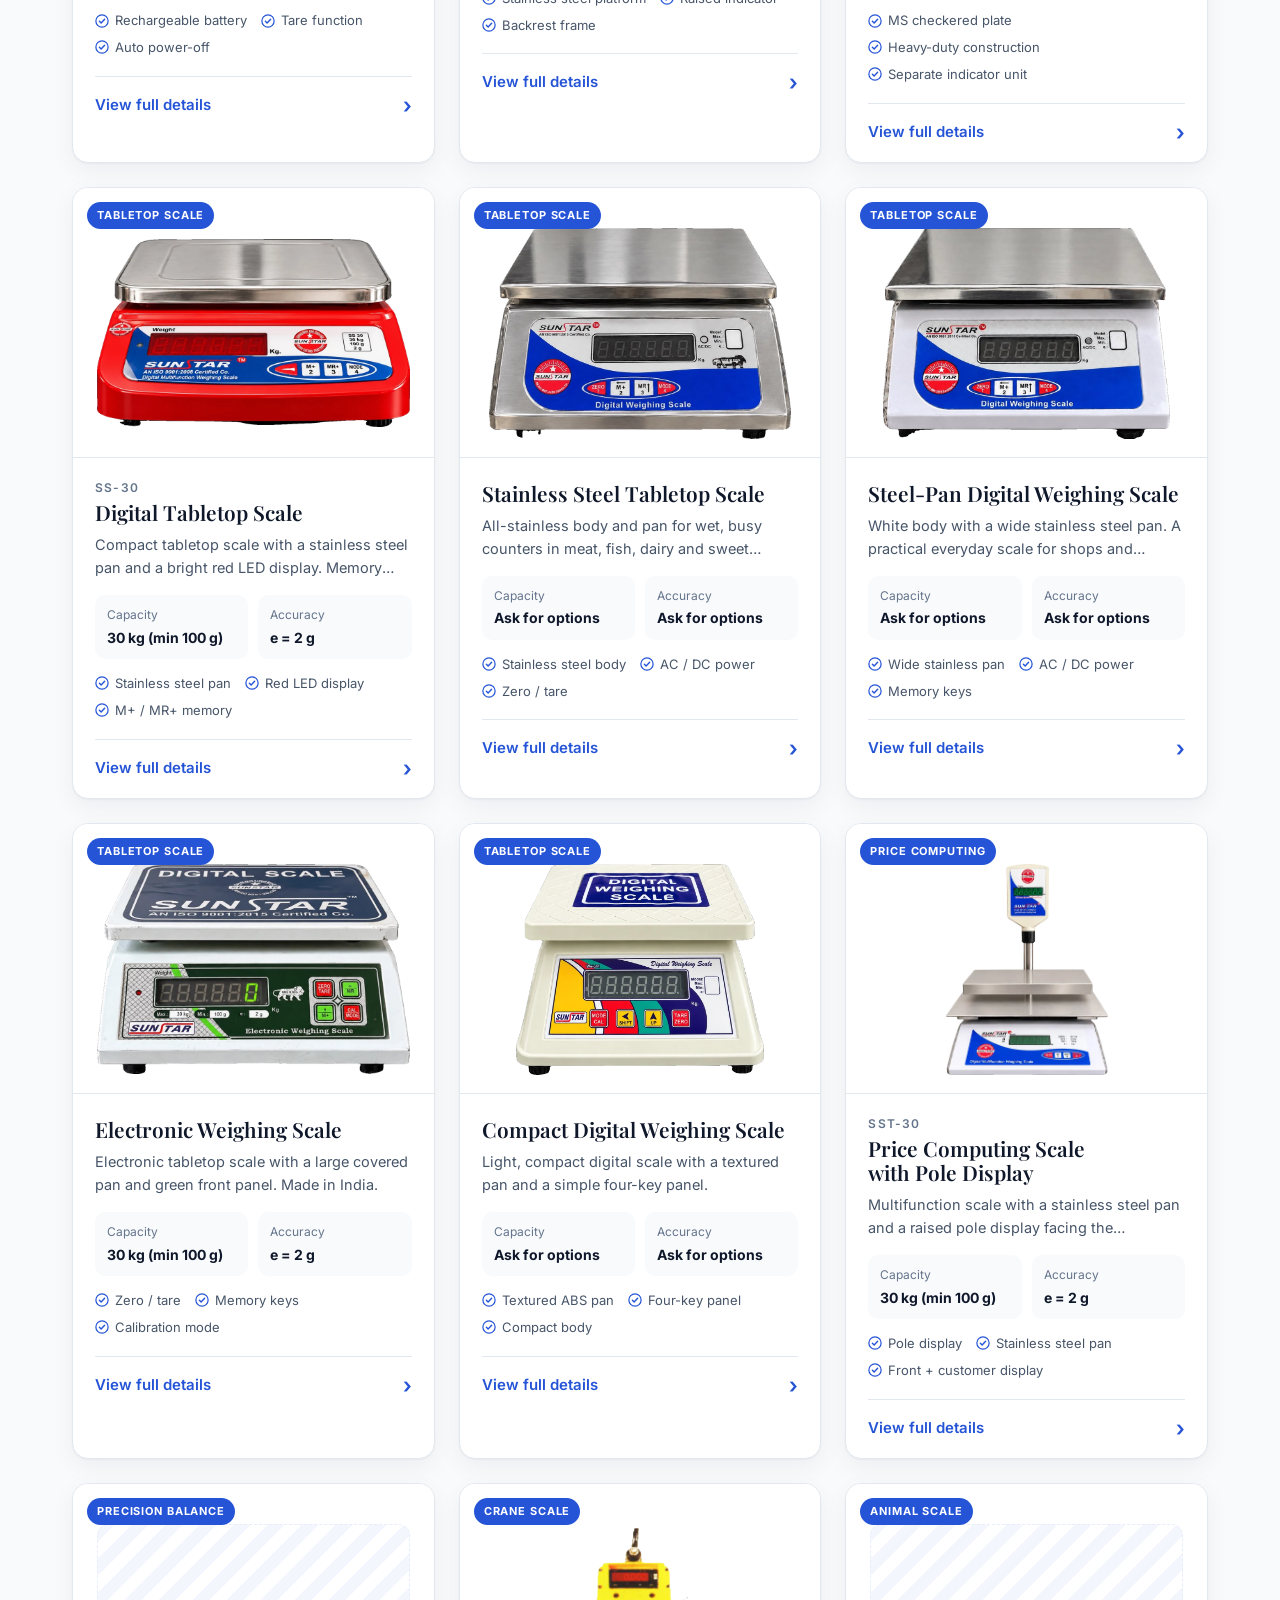
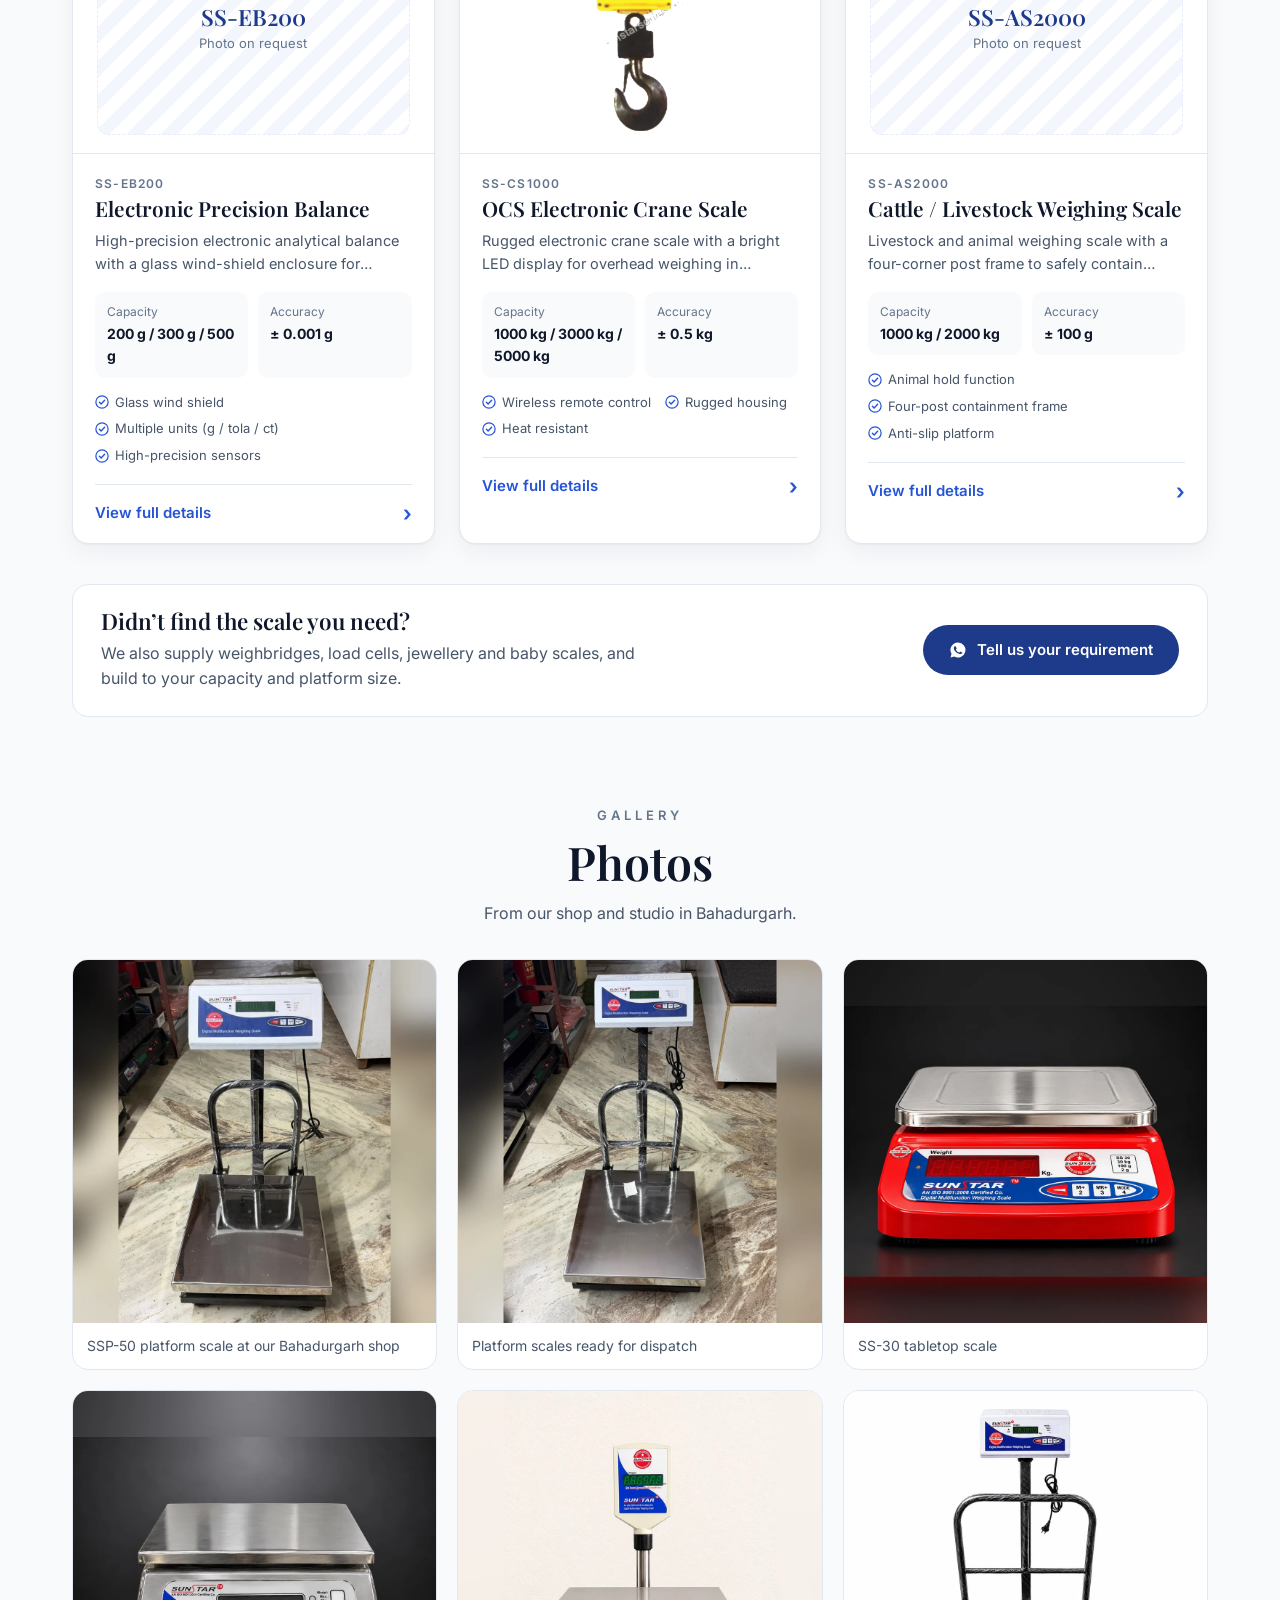
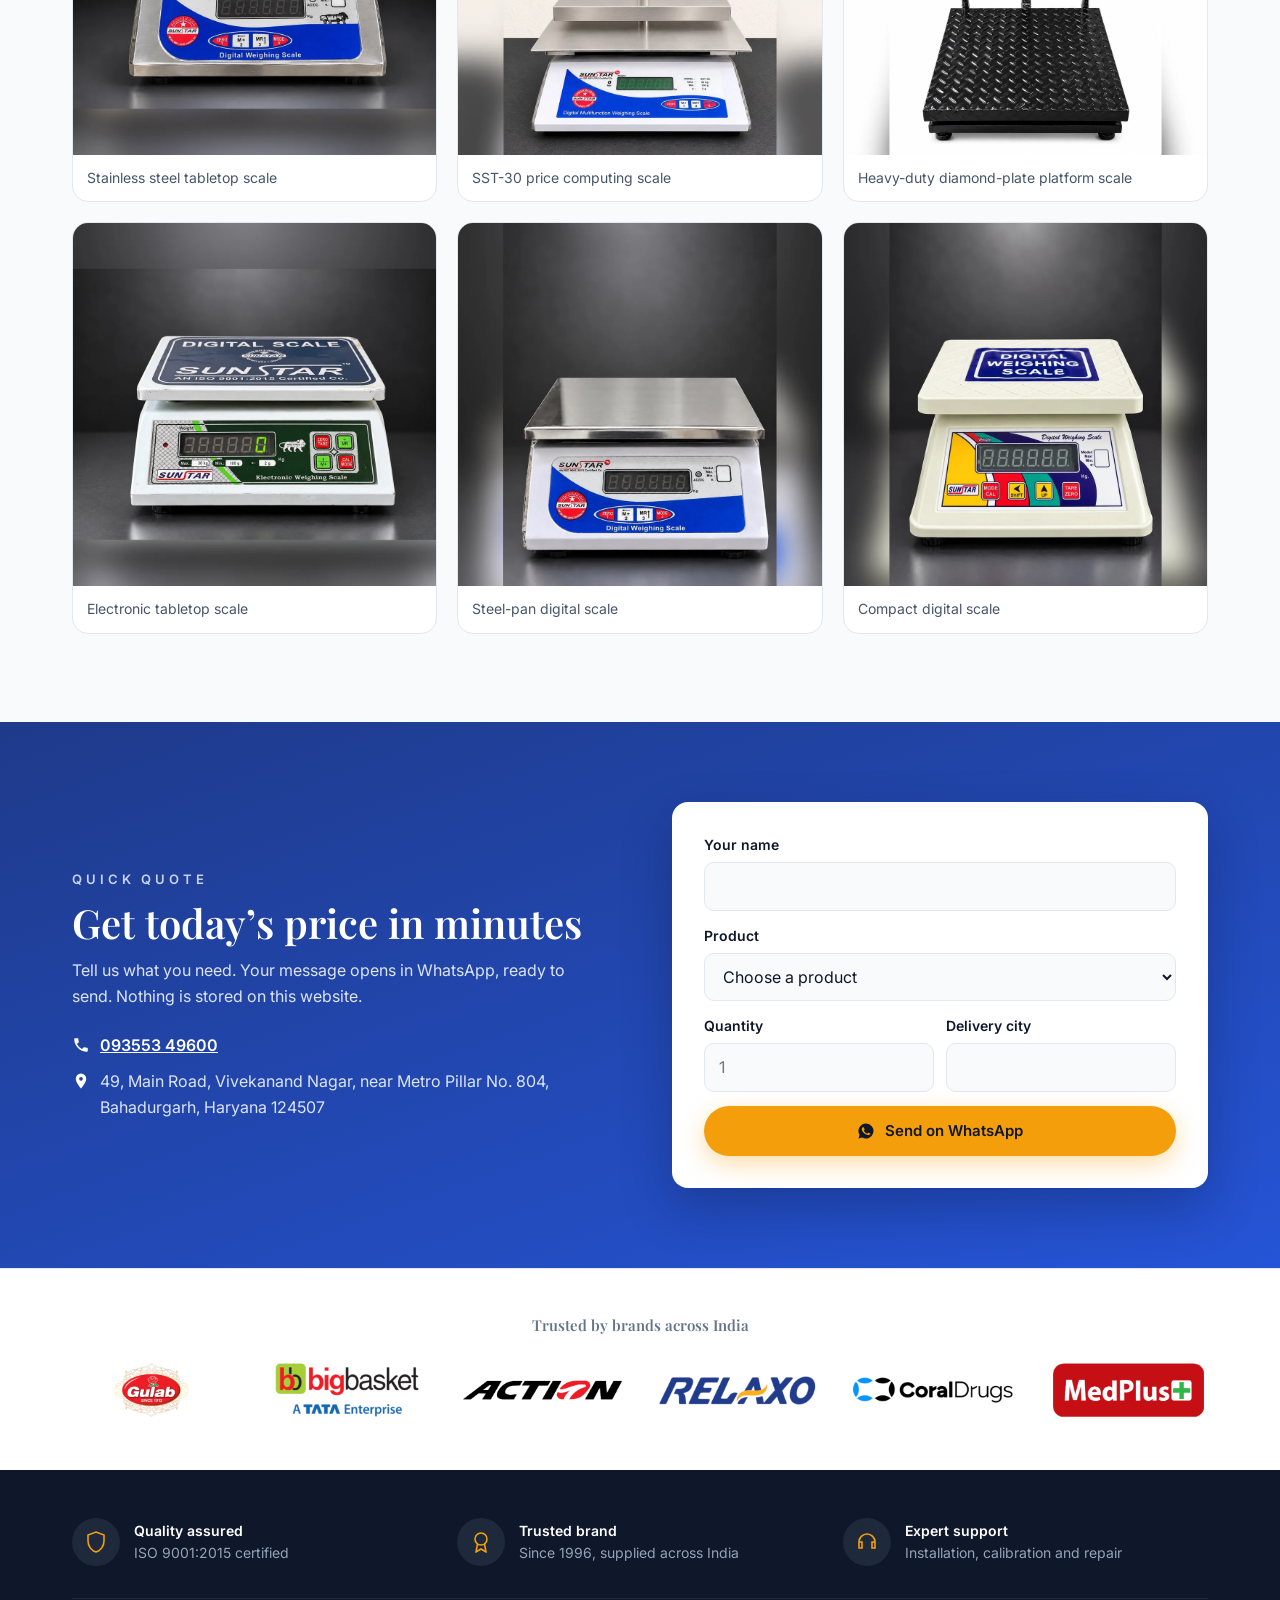
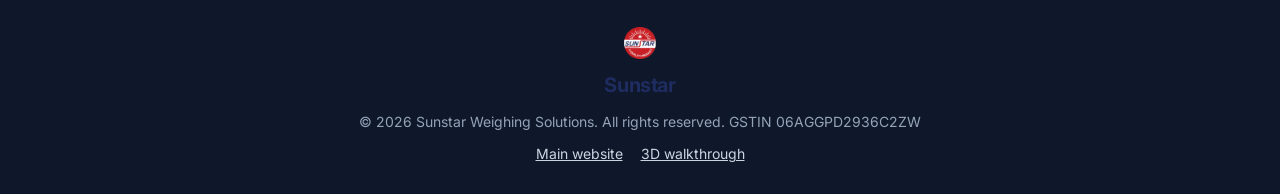
==== commit aeb899c9: "Industrial B2B home (client reference: Adam/Minebea), real client logos on all sites Co-Authored-By:" ====
--- a/catalog/index.html
+++ b/catalog/index.html
@@ -241,6 +241,7 @@
     </form>
   </div>
 </section>
+<section class="clients" aria-labelledby="clients-t"><div class="wrap"><h2 id="clients-t" class="clients__t">Trusted by brands across India</h2><ul class="clients__row"><li><img src="assets/clients/gulab.webp" alt="Gulab" loading="lazy"></li><li><img src="assets/clients/bigbasket.webp" alt="bigbasket" loading="lazy"></li><li><img src="assets/clients/action.webp" alt="Action" loading="lazy"></li><li><img src="assets/clients/relaxo.webp" alt="Relaxo" loading="lazy"></li><li><img src="assets/clients/coral-drugs.webp" alt="Coral Drugs" loading="lazy"></li><li><img src="assets/clients/medplus.webp" alt="MedPlus" loading="lazy"></li></ul></div></section>
 </main>
 
 <footer class="footer">
--- a/catalog/styles.css
+++ b/catalog/styles.css
@@ -182,3 +182,4 @@
 .hero .logo,.logo:not(.logo--sm){flex-direction:column;gap:12px}
 .hero .logo__seal,.logo:not(.logo--sm) .logo__seal{width:96px;height:96px;filter:drop-shadow(0 8px 20px rgba(0,0,0,.25))}
 .hero .logo__name,.logo:not(.logo--sm) .logo__name{color:#fff;font-size:28px}
+.clients{padding:48px 0;background:#fff;border-top:1px solid #e5e7eb}.clients__t{text-align:center;font-size:15px;font-weight:600;color:#64748b;margin:0 0 24px}.clients__row{display:grid;grid-template-columns:repeat(6,1fr);gap:24px 36px;align-items:center;list-style:none;margin:0;padding:0}.clients__row li{display:grid;place-items:center;height:64px}.clients__row img{max-height:56px;max-width:100%;width:auto}@media(max-width:760px){.clients__row{grid-template-columns:repeat(2,1fr)}}
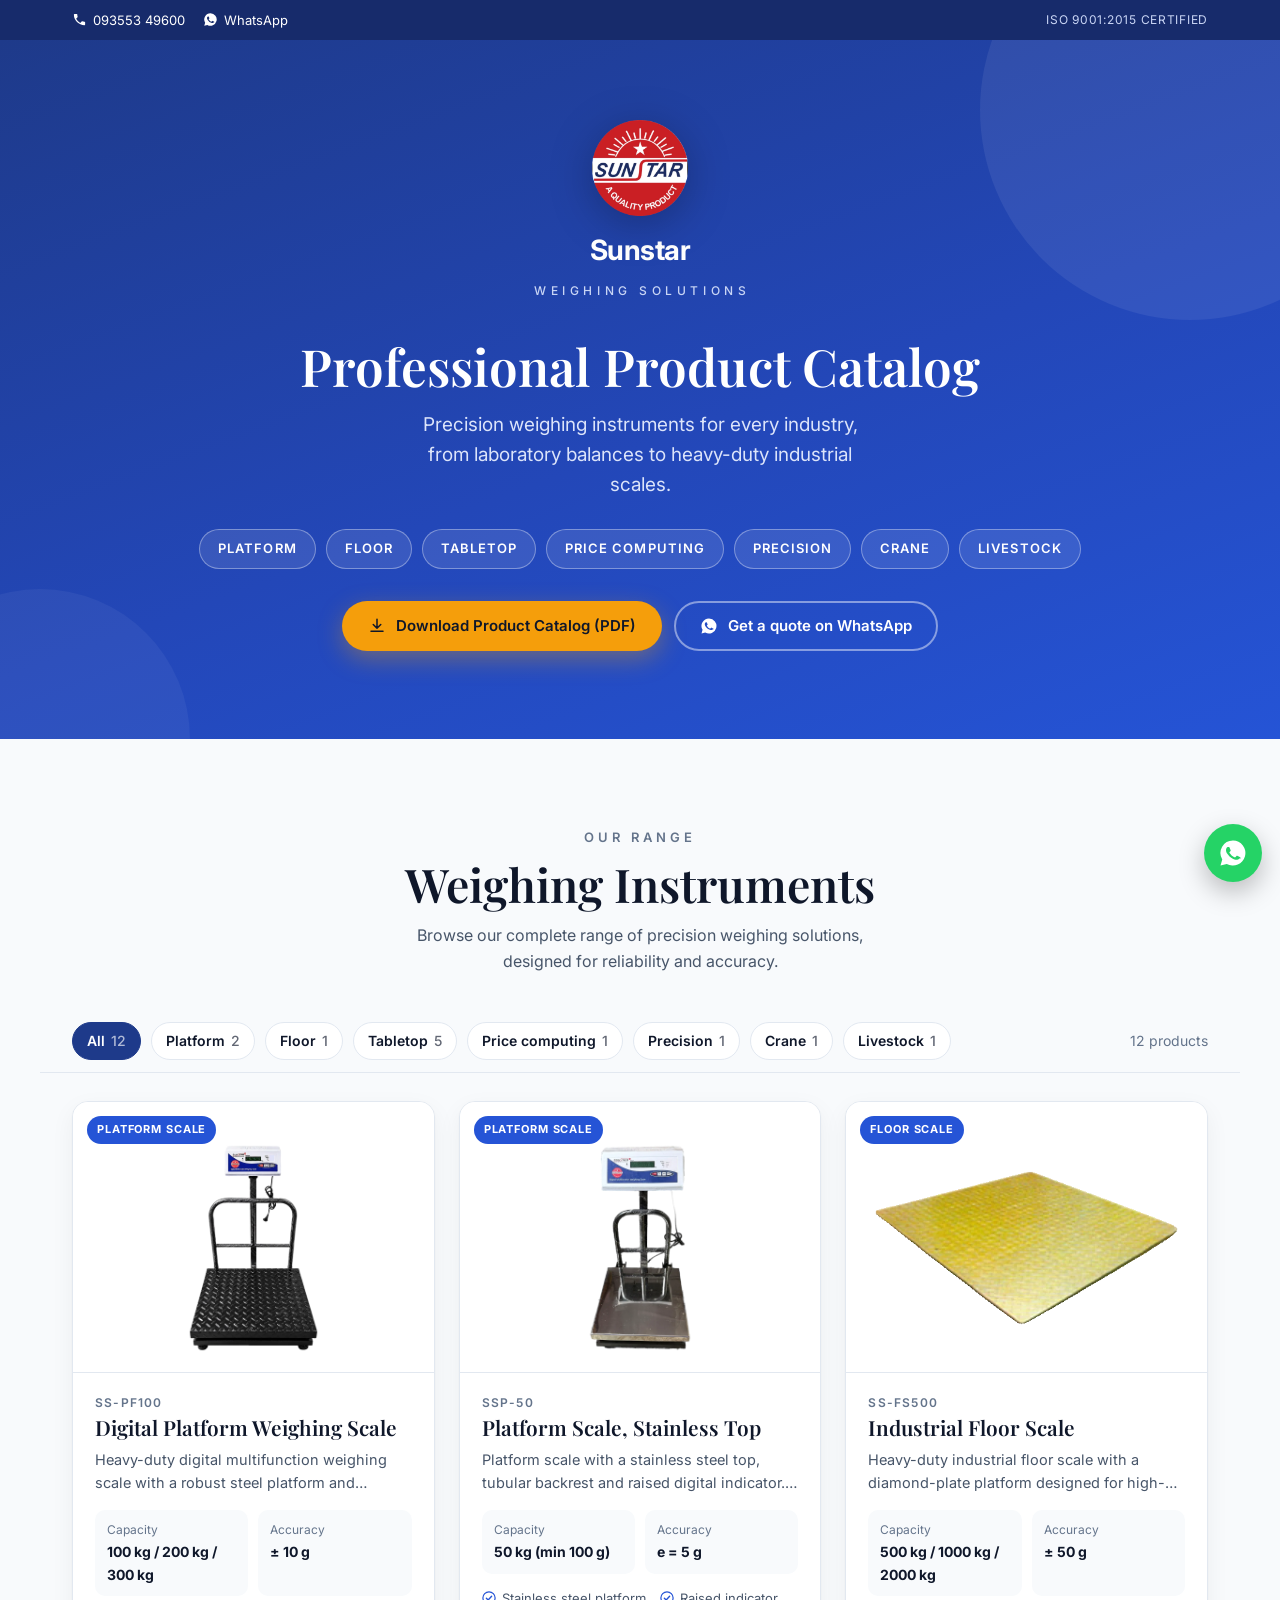
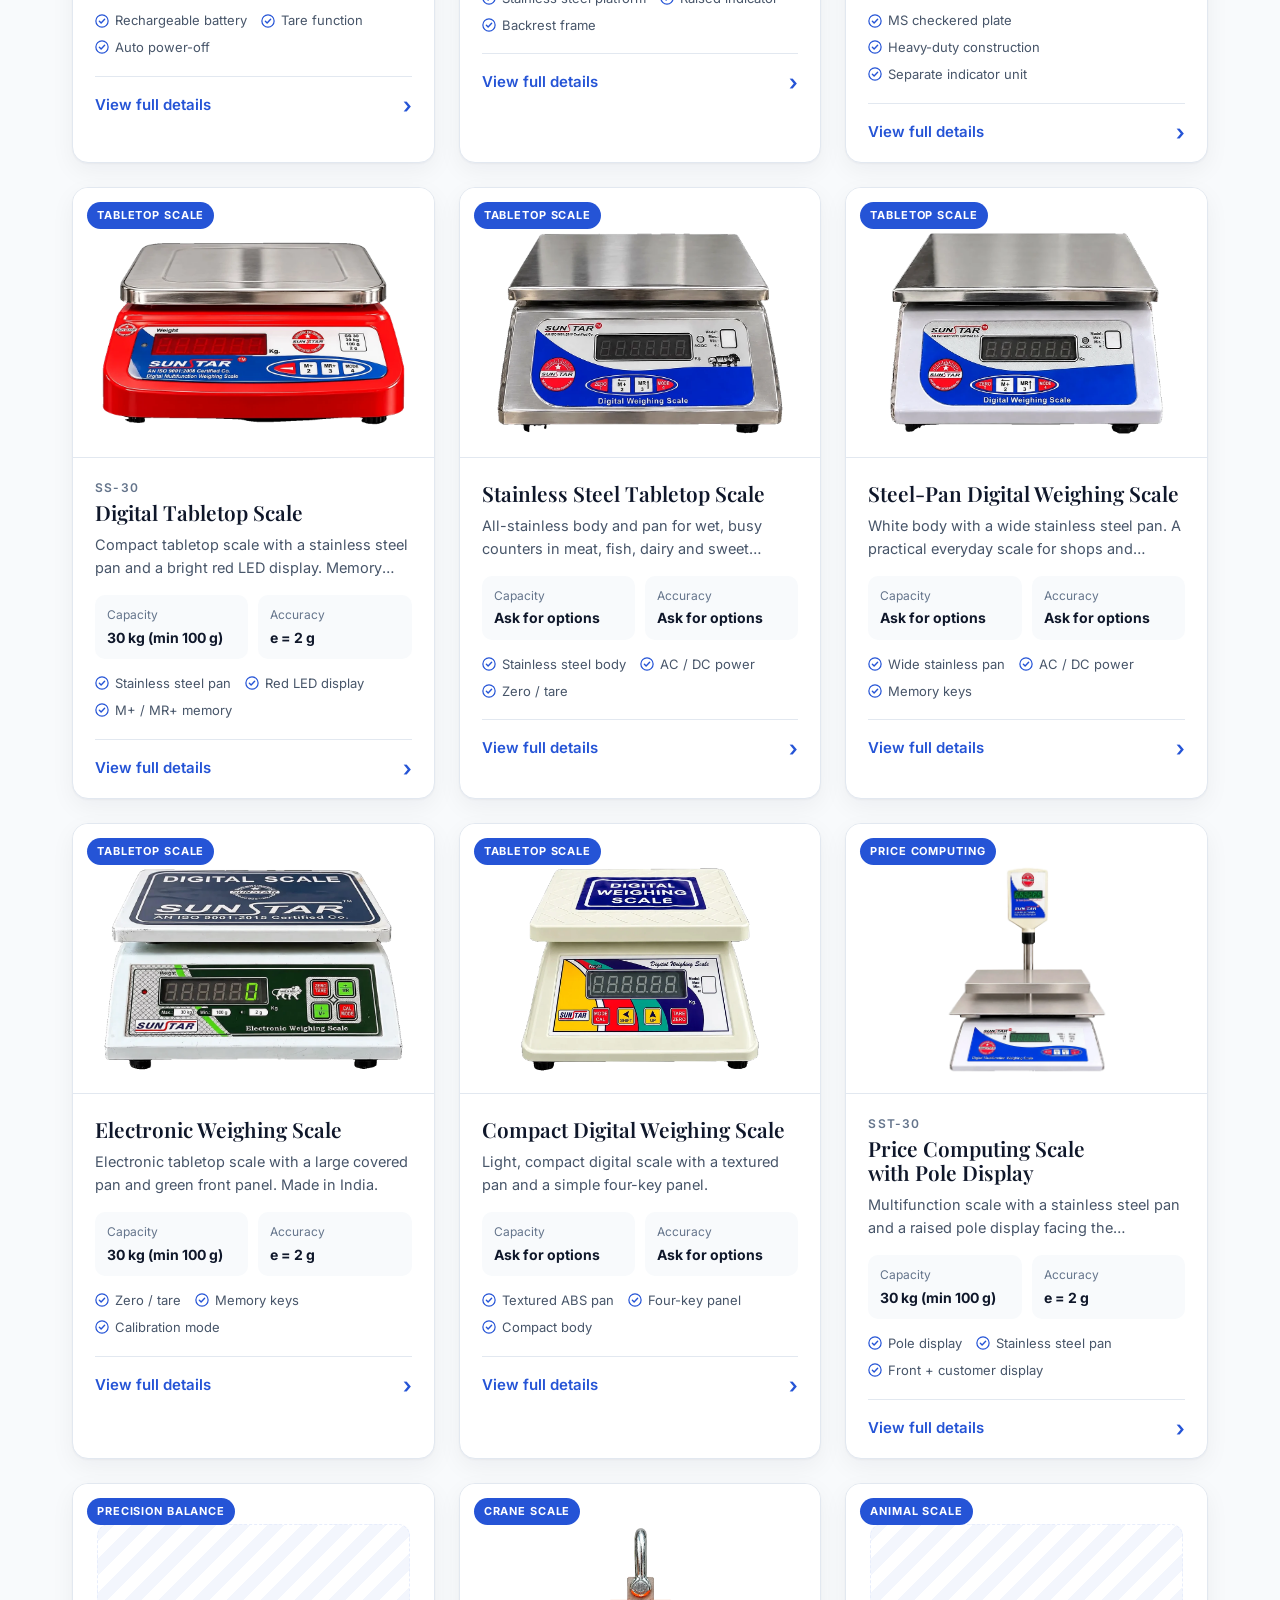
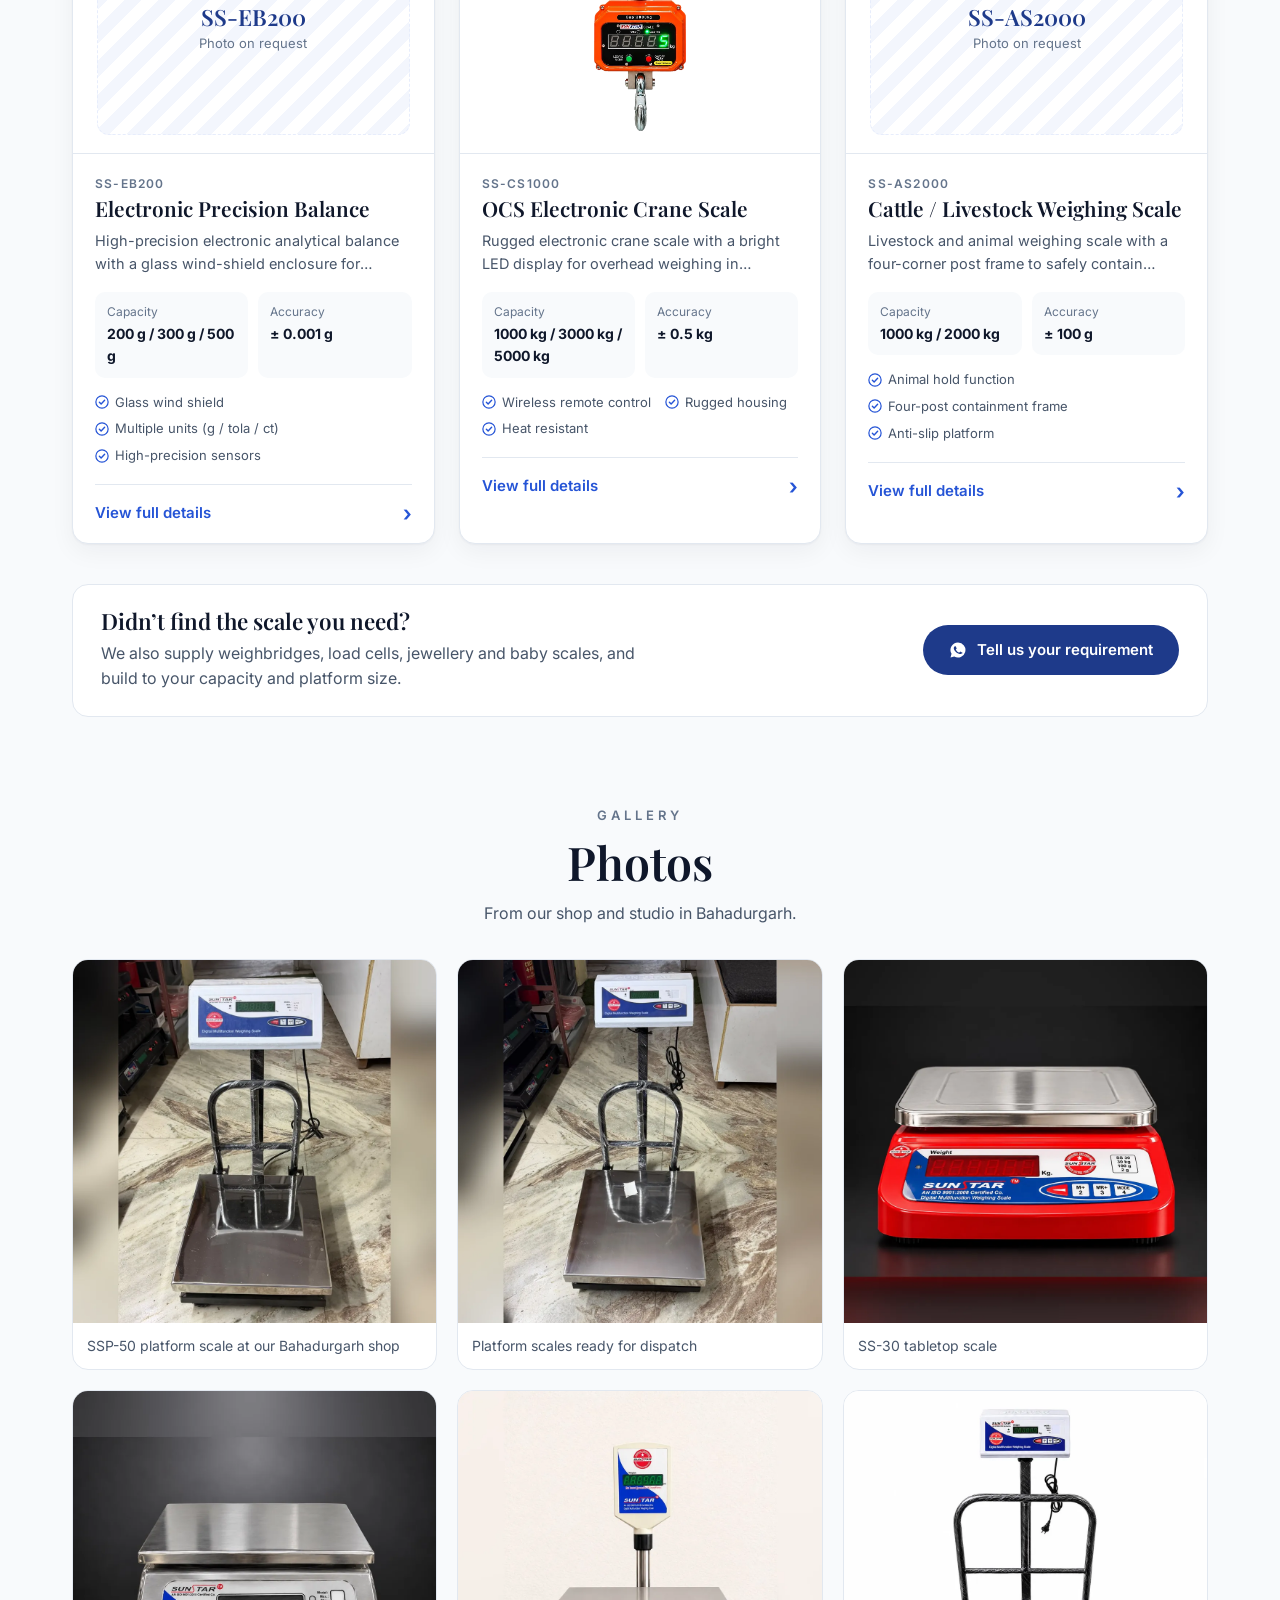
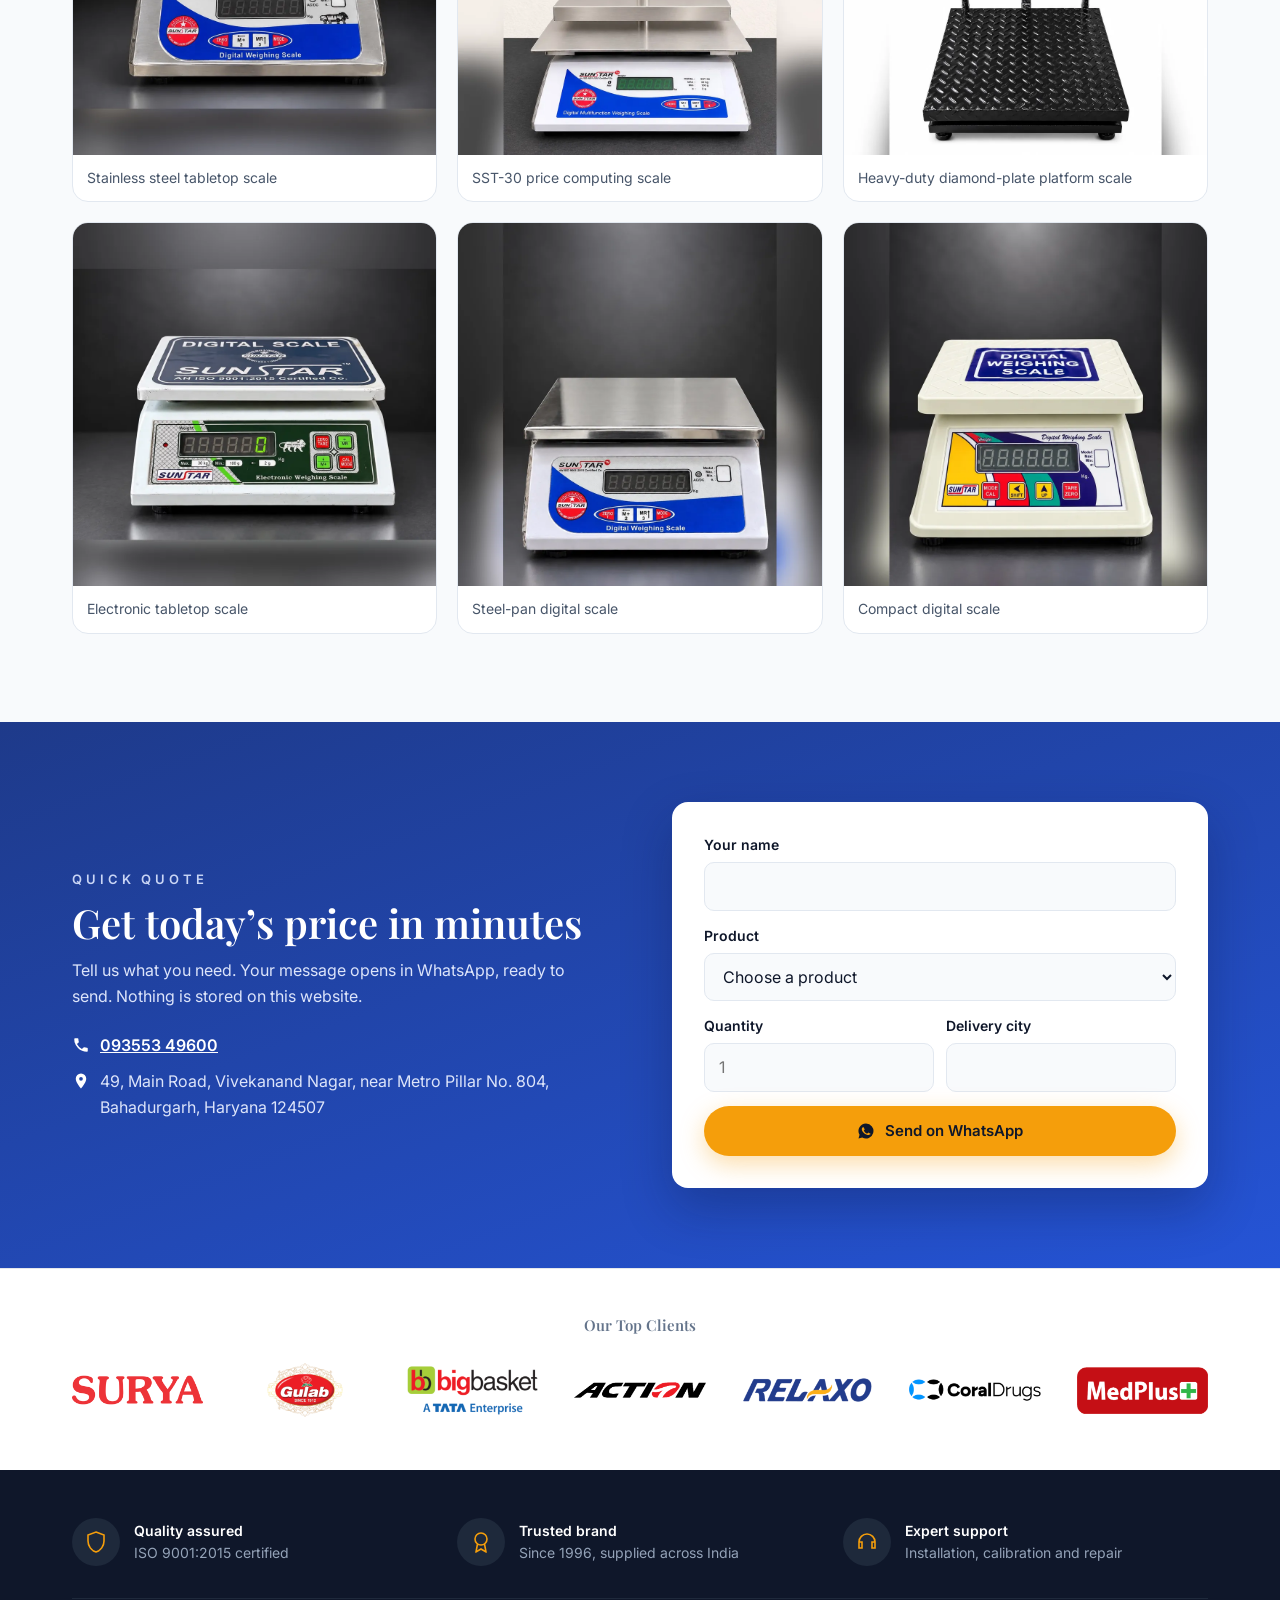
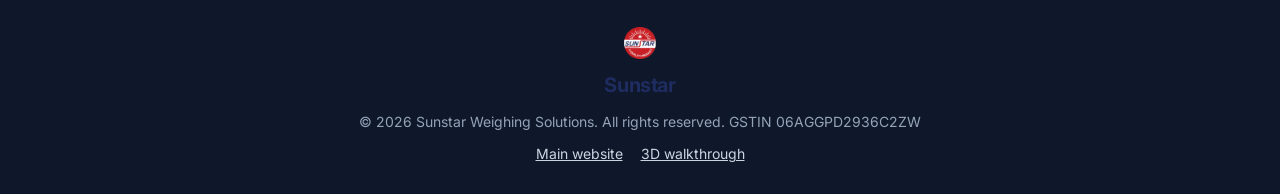
==== commit a12a8193: "Add Surya Roshni to top clients (all sites) Co-Authored-By: Claude Opus 5.5 <noreply@anthropic.com> " ====
--- a/catalog/index.html
+++ b/catalog/index.html
@@ -241,7 +241,7 @@
     </form>
   </div>
 </section>
-<section class="clients" aria-labelledby="clients-t"><div class="wrap"><h2 id="clients-t" class="clients__t">Trusted by brands across India</h2><ul class="clients__row"><li><img src="assets/clients/gulab.webp" alt="Gulab" loading="lazy"></li><li><img src="assets/clients/bigbasket.webp" alt="bigbasket" loading="lazy"></li><li><img src="assets/clients/action.webp" alt="Action" loading="lazy"></li><li><img src="assets/clients/relaxo.webp" alt="Relaxo" loading="lazy"></li><li><img src="assets/clients/coral-drugs.webp" alt="Coral Drugs" loading="lazy"></li><li><img src="assets/clients/medplus.webp" alt="MedPlus" loading="lazy"></li></ul></div></section>
+<section class="clients" aria-labelledby="clients-t"><div class="wrap"><h2 id="clients-t" class="clients__t">Our Top Clients</h2><ul class="clients__row"><li><img src="assets/clients/surya-roshni.webp" alt="Surya Roshni" loading="lazy"></li><li><img src="assets/clients/gulab.webp" alt="Gulab Rewri" loading="lazy"></li><li><img src="assets/clients/bigbasket.webp" alt="bigbasket" loading="lazy"></li><li><img src="assets/clients/action.webp" alt="Action" loading="lazy"></li><li><img src="assets/clients/relaxo.webp" alt="Relaxo" loading="lazy"></li><li><img src="assets/clients/coral-drugs.webp" alt="Coral Drugs" loading="lazy"></li><li><img src="assets/clients/medplus.webp" alt="MedPlus" loading="lazy"></li></ul></div></section>
 </main>
 
 <footer class="footer">
--- a/catalog/styles.css
+++ b/catalog/styles.css
@@ -183,3 +183,4 @@
 .hero .logo__seal,.logo:not(.logo--sm) .logo__seal{width:96px;height:96px;filter:drop-shadow(0 8px 20px rgba(0,0,0,.25))}
 .hero .logo__name,.logo:not(.logo--sm) .logo__name{color:#fff;font-size:28px}
 .clients{padding:48px 0;background:#fff;border-top:1px solid #e5e7eb}.clients__t{text-align:center;font-size:15px;font-weight:600;color:#64748b;margin:0 0 24px}.clients__row{display:grid;grid-template-columns:repeat(6,1fr);gap:24px 36px;align-items:center;list-style:none;margin:0;padding:0}.clients__row li{display:grid;place-items:center;height:64px}.clients__row img{max-height:56px;max-width:100%;width:auto}@media(max-width:760px){.clients__row{grid-template-columns:repeat(2,1fr)}}
+.clients__row{grid-template-columns:repeat(7,1fr)}@media(max-width:760px){.clients__row{grid-template-columns:repeat(2,1fr)}}
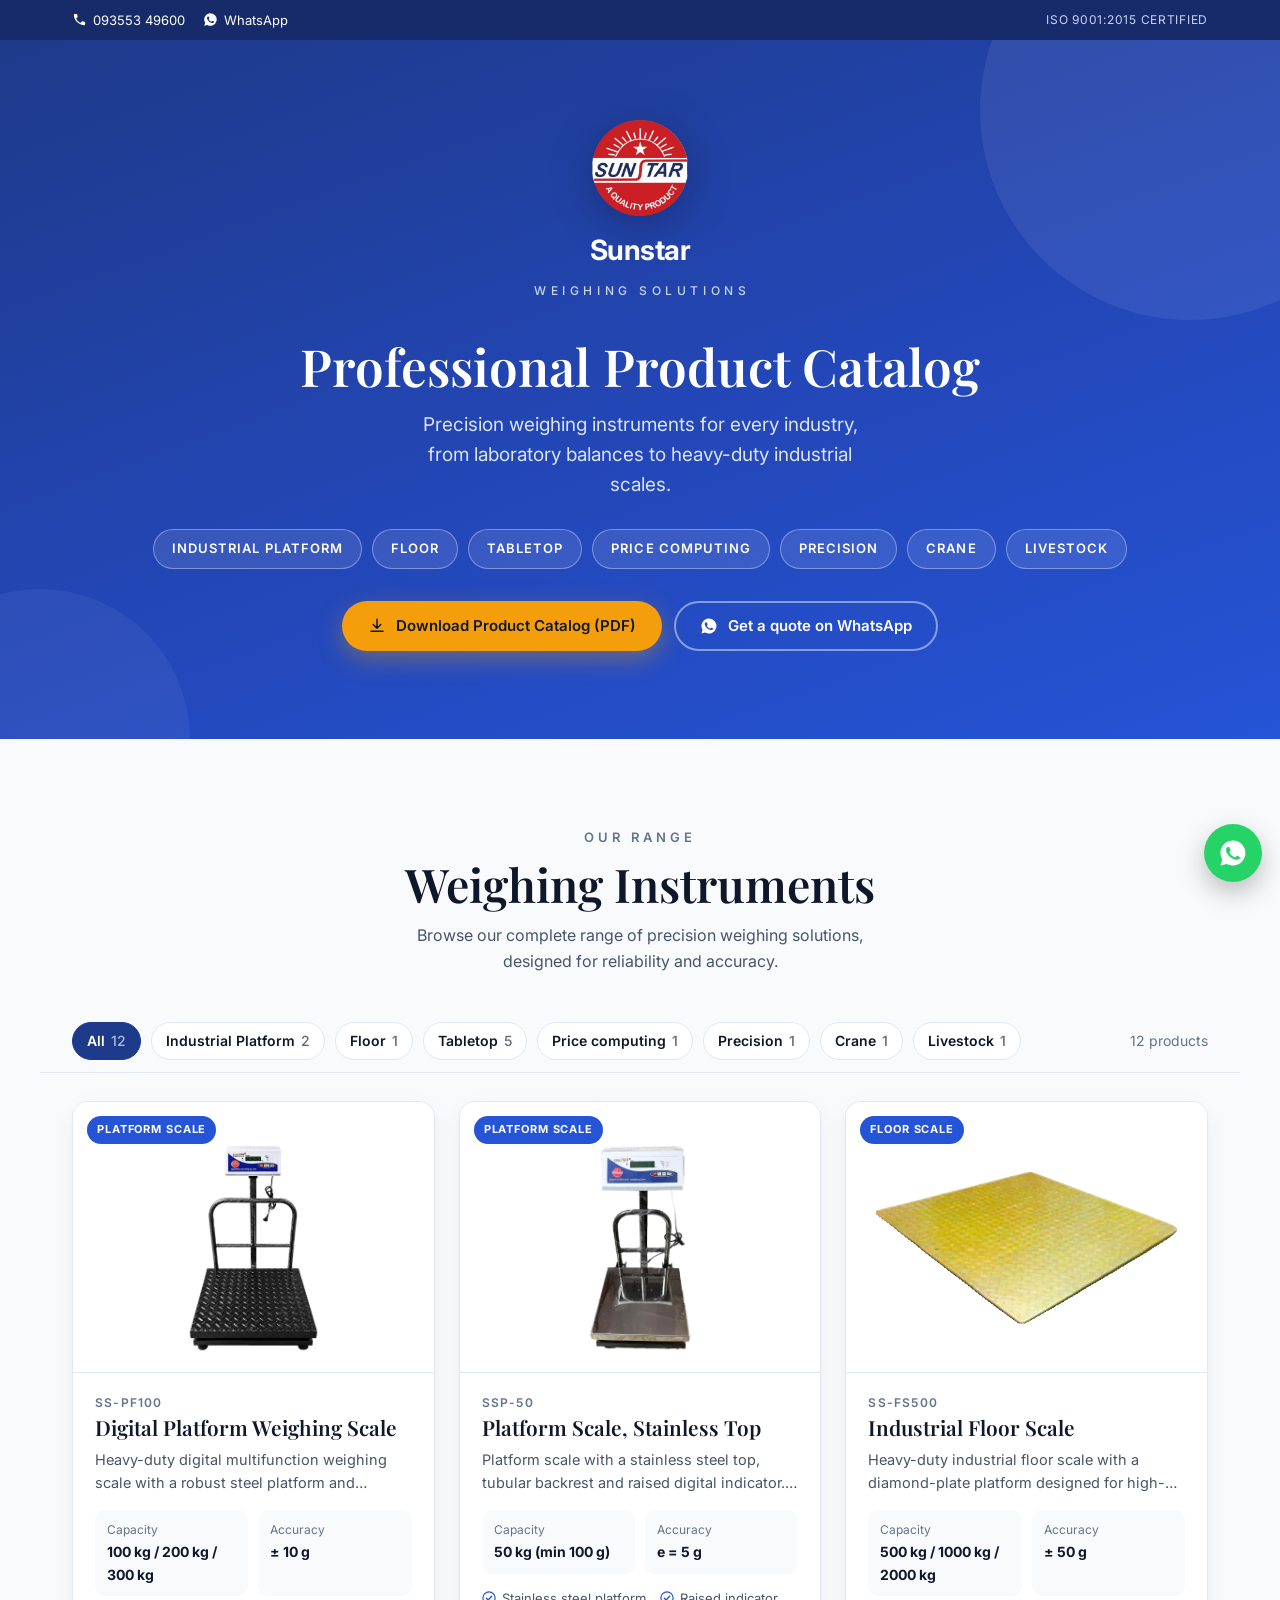
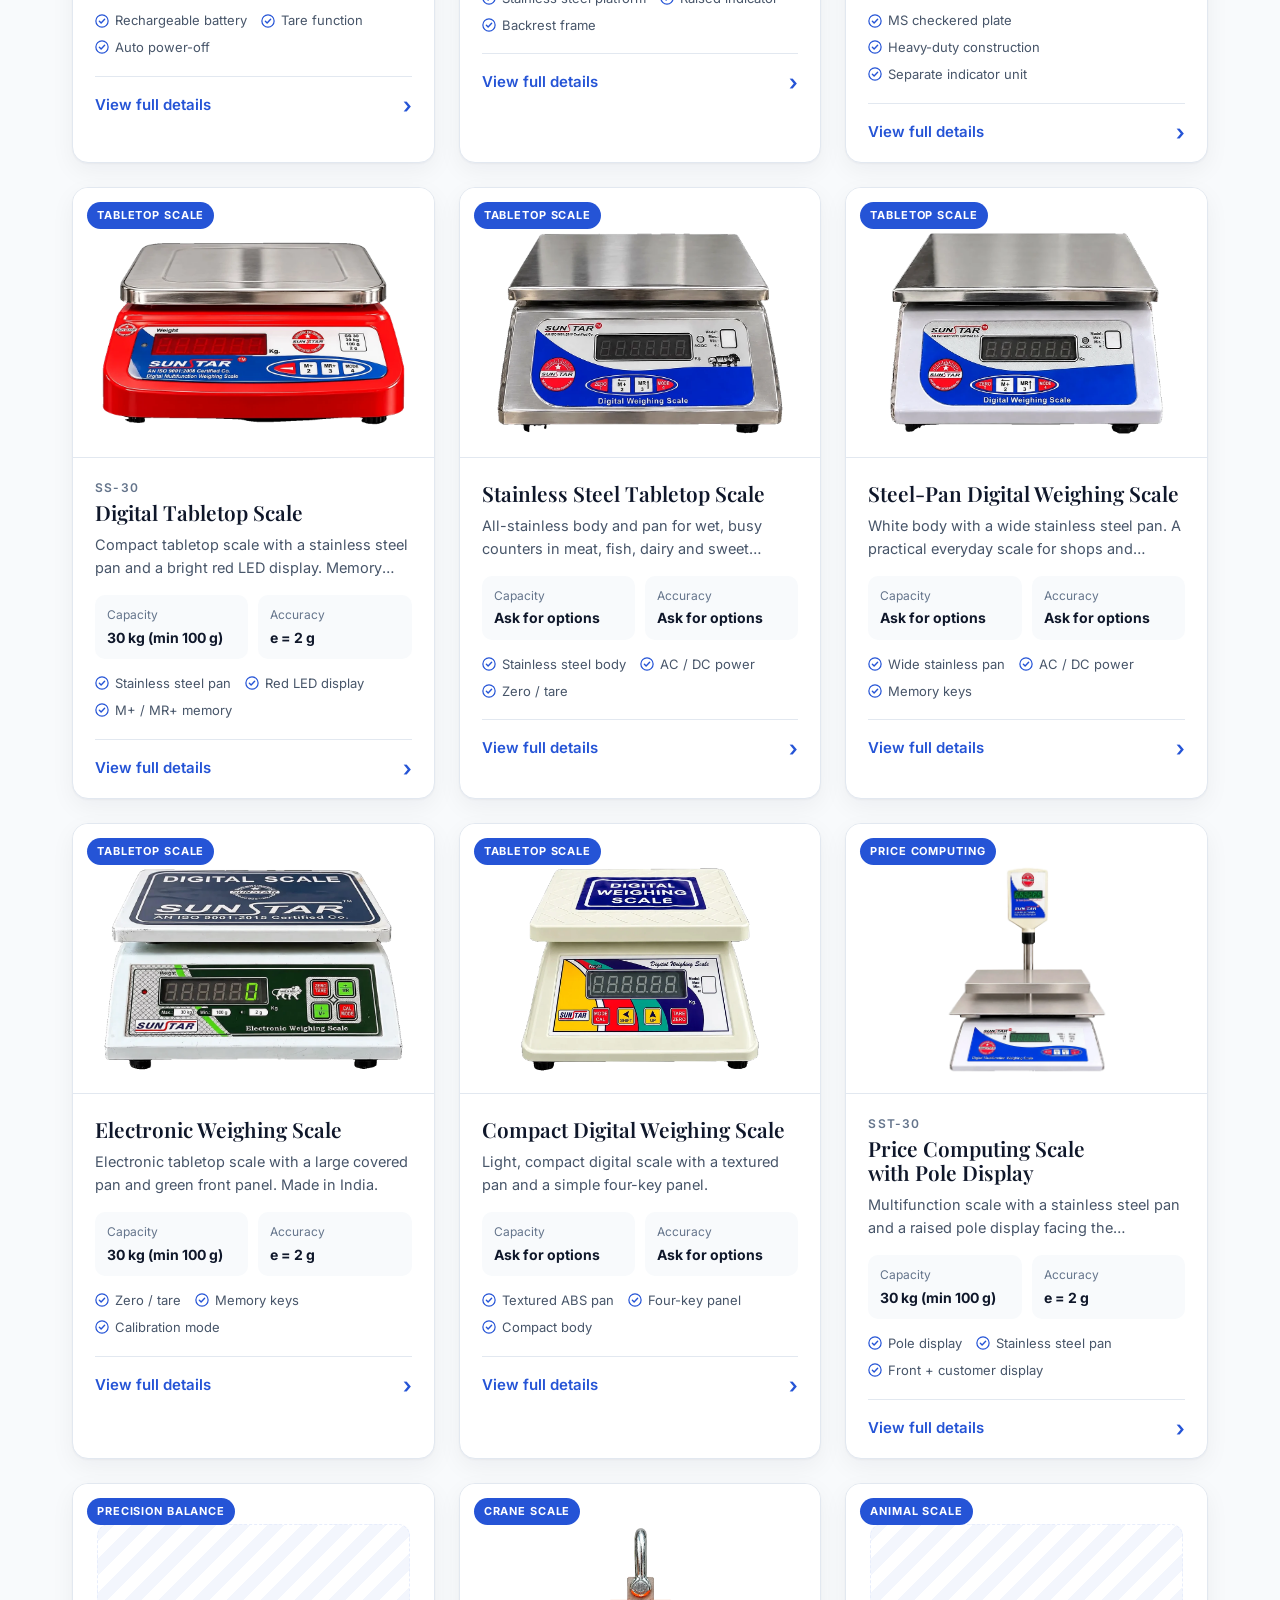
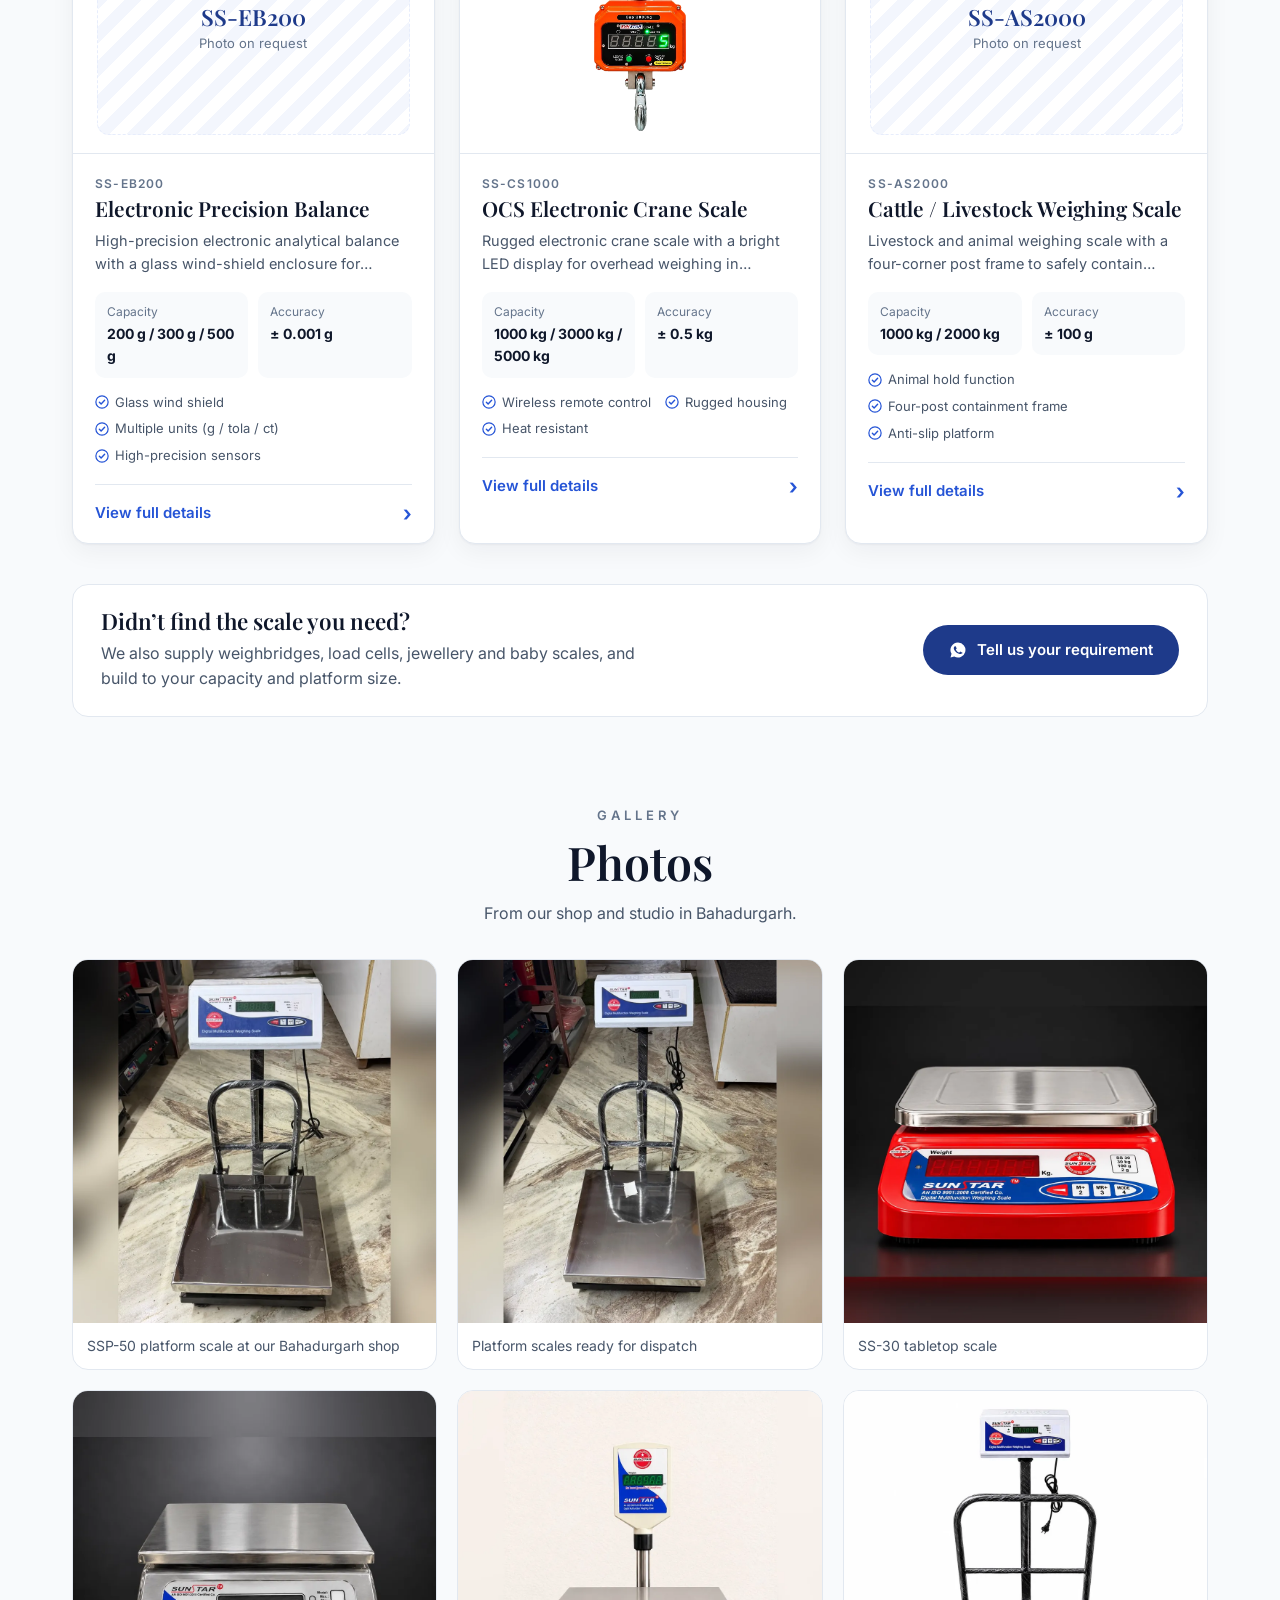
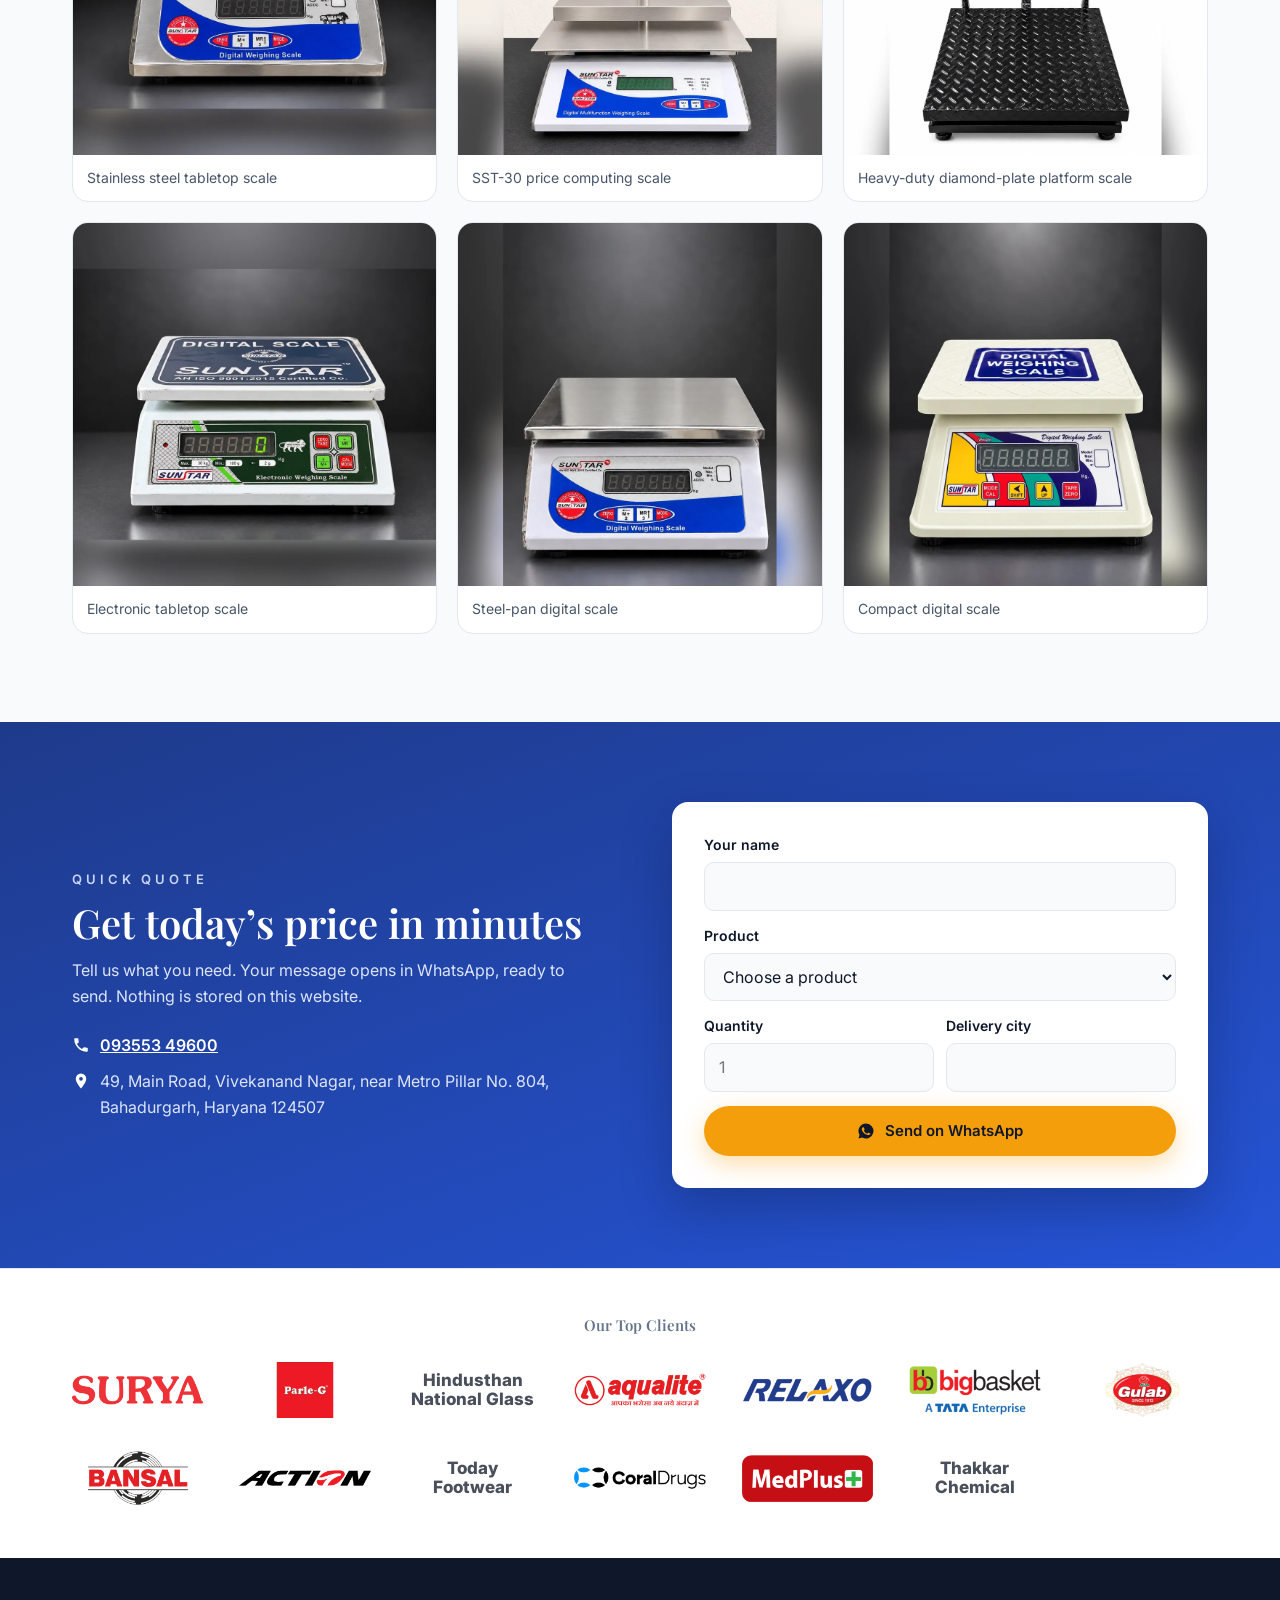
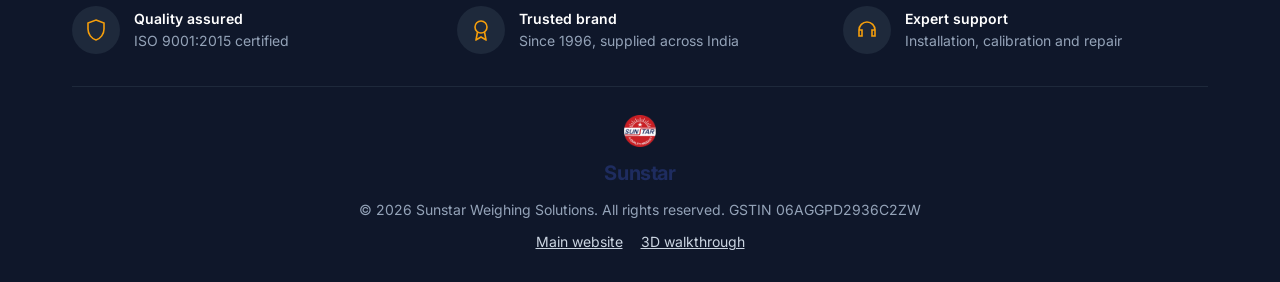
==== commit 7afca21a: "Clients: Parle-G, HNG, Aqualite, Bansal, Today Footwear, Thakkar; jewellery photos; Industrial platf" ====
--- a/catalog/index.html
+++ b/catalog/index.html
@@ -36,7 +36,7 @@
     <h1>Professional Product Catalog</h1>
     <p class="hero__lede">Precision weighing instruments for every industry, from laboratory balances to heavy-duty industrial scales.</p>
     <div class="chips chips--hero" role="group" aria-label="Jump to a category">
-      <button class="chip" type="button" data-filter="platform">Platform</button><button class="chip" type="button" data-filter="floor">Floor</button><button class="chip" type="button" data-filter="tabletop">Tabletop</button><button class="chip" type="button" data-filter="price">Price computing</button><button class="chip" type="button" data-filter="precision">Precision</button><button class="chip" type="button" data-filter="crane">Crane</button><button class="chip" type="button" data-filter="livestock">Livestock</button>
+      <button class="chip" type="button" data-filter="platform">Industrial Platform</button><button class="chip" type="button" data-filter="floor">Floor</button><button class="chip" type="button" data-filter="tabletop">Tabletop</button><button class="chip" type="button" data-filter="price">Price computing</button><button class="chip" type="button" data-filter="precision">Precision</button><button class="chip" type="button" data-filter="crane">Crane</button><button class="chip" type="button" data-filter="livestock">Livestock</button>
     </div>
     <div class="hero__cta">
       <a class="btn btn--amber" href="catalog.pdf" download><svg viewBox="0 0 24 24" aria-hidden="true"><path d="M12 3v12m0 0l-5-5m5 5l5-5M4 19h16" fill="none" stroke="currentColor" stroke-width="2" stroke-linecap="round"/></svg>Download Product Catalog (PDF)</a>
@@ -55,14 +55,14 @@
     <div class="filterbar" id="filterbar">
       <div class="chips" role="group" aria-label="Filter by category">
         <button class="chip chip--sm" type="button" data-filter="all" aria-pressed="true">All <span class="count">12</span></button>
-        <button class="chip chip--sm" type="button" data-filter="platform" aria-pressed="false">Platform <span class="count">2</span></button><button class="chip chip--sm" type="button" data-filter="floor" aria-pressed="false">Floor <span class="count">1</span></button><button class="chip chip--sm" type="button" data-filter="tabletop" aria-pressed="false">Tabletop <span class="count">5</span></button><button class="chip chip--sm" type="button" data-filter="price" aria-pressed="false">Price computing <span class="count">1</span></button><button class="chip chip--sm" type="button" data-filter="precision" aria-pressed="false">Precision <span class="count">1</span></button><button class="chip chip--sm" type="button" data-filter="crane" aria-pressed="false">Crane <span class="count">1</span></button><button class="chip chip--sm" type="button" data-filter="livestock" aria-pressed="false">Livestock <span class="count">1</span></button>
+        <button class="chip chip--sm" type="button" data-filter="platform" aria-pressed="false">Industrial Platform <span class="count">2</span></button><button class="chip chip--sm" type="button" data-filter="floor" aria-pressed="false">Floor <span class="count">1</span></button><button class="chip chip--sm" type="button" data-filter="tabletop" aria-pressed="false">Tabletop <span class="count">5</span></button><button class="chip chip--sm" type="button" data-filter="price" aria-pressed="false">Price computing <span class="count">1</span></button><button class="chip chip--sm" type="button" data-filter="precision" aria-pressed="false">Precision <span class="count">1</span></button><button class="chip chip--sm" type="button" data-filter="crane" aria-pressed="false">Crane <span class="count">1</span></button><button class="chip chip--sm" type="button" data-filter="livestock" aria-pressed="false">Livestock <span class="count">1</span></button>
       </div>
       <p class="filterbar__status" aria-live="polite"><span id="shown">12</span> products</p>
     </div>
 
     <ul class="grid">
       <li class="card" data-cat="platform" id="ss-pf100">
-  <div class="card__media"><span class="pill">Platform scale</span><img class="" src="assets/p/ss-pf100.webp" alt="Digital Platform Weighing Scale SS-PF100, Sunstar platform scale" loading="lazy" decoding="async"></div>
+  <div class="card__media"><span class="pill">Platform scale</span><img class="" src="assets/p/ss-pf100.webp" alt="Digital Platform Weighing Scale SS-PF100, Sunstar industrial platform scale" loading="lazy" decoding="async"></div>
   <div class="card__body">
     <p class="card__model">SS-PF100</p>
     <h3 class="card__name">Digital Platform Weighing Scale</h3>
@@ -73,7 +73,7 @@
   </div>
 </li>
       <li class="card" data-cat="platform" id="ssp-50">
-  <div class="card__media"><span class="pill">Platform scale</span><img class="" src="assets/p/ssp-50.webp" alt="Platform Scale, Stainless Top SSP-50, Sunstar platform scale" loading="lazy" decoding="async"></div>
+  <div class="card__media"><span class="pill">Platform scale</span><img class="" src="assets/p/ssp-50.webp" alt="Platform Scale, Stainless Top SSP-50, Sunstar industrial platform scale" loading="lazy" decoding="async"></div>
   <div class="card__body">
     <p class="card__model">SSP-50</p>
     <h3 class="card__name">Platform Scale, Stainless Top</h3>
@@ -241,7 +241,7 @@
     </form>
   </div>
 </section>
-<section class="clients" aria-labelledby="clients-t"><div class="wrap"><h2 id="clients-t" class="clients__t">Our Top Clients</h2><ul class="clients__row"><li><img src="assets/clients/surya-roshni.webp" alt="Surya Roshni" loading="lazy"></li><li><img src="assets/clients/gulab.webp" alt="Gulab Rewri" loading="lazy"></li><li><img src="assets/clients/bigbasket.webp" alt="bigbasket" loading="lazy"></li><li><img src="assets/clients/action.webp" alt="Action" loading="lazy"></li><li><img src="assets/clients/relaxo.webp" alt="Relaxo" loading="lazy"></li><li><img src="assets/clients/coral-drugs.webp" alt="Coral Drugs" loading="lazy"></li><li><img src="assets/clients/medplus.webp" alt="MedPlus" loading="lazy"></li></ul></div></section>
+<section class="clients" aria-labelledby="clients-t"><div class="wrap"><h2 id="clients-t" class="clients__t">Our Top Clients</h2><ul class="clients__row"><li><img src="assets/clients/surya-roshni.webp" alt="Surya Roshni" loading="lazy"></li><li><img src="assets/clients/parle-g.webp" alt="Parle-G" loading="lazy"></li><li><span class="clients__name">Hindusthan National Glass</span></li><li><img src="assets/clients/aqualite.webp" alt="Aqualite" loading="lazy"></li><li><img src="assets/clients/relaxo.webp" alt="Relaxo" loading="lazy"></li><li><img src="assets/clients/bigbasket.webp" alt="bigbasket" loading="lazy"></li><li><img src="assets/clients/gulab.webp" alt="Gulab Rewri" loading="lazy"></li><li><img src="assets/clients/bansal.webp" alt="Bansal Steel & Power" loading="lazy"></li><li><img src="assets/clients/action.webp" alt="Action" loading="lazy"></li><li><span class="clients__name">Today Footwear</span></li><li><img src="assets/clients/coral-drugs.webp" alt="Coral Drugs" loading="lazy"></li><li><img src="assets/clients/medplus.webp" alt="MedPlus" loading="lazy"></li><li><span class="clients__name">Thakkar Chemical</span></li></ul></div></section>
 </main>
 
 <footer class="footer">
@@ -264,7 +264,7 @@
 <dialog class="sheet" id="d-ss-pf100" aria-labelledby="t-ss-pf100">
   <div class="sheet__in">
     <button class="sheet__close" type="button" data-close aria-label="Close">×</button>
-    <div class="sheet__media"><img class="" src="assets/p/ss-pf100.webp" alt="Digital Platform Weighing Scale SS-PF100, Sunstar platform scale" loading="lazy" decoding="async"></div>
+    <div class="sheet__media"><img class="" src="assets/p/ss-pf100.webp" alt="Digital Platform Weighing Scale SS-PF100, Sunstar industrial platform scale" loading="lazy" decoding="async"></div>
     <div class="sheet__body">
       <span class="pill pill--soft">Platform scale</span>
       <p class="card__model">SS-PF100</p>
@@ -283,7 +283,7 @@
 <dialog class="sheet" id="d-ssp-50" aria-labelledby="t-ssp-50">
   <div class="sheet__in">
     <button class="sheet__close" type="button" data-close aria-label="Close">×</button>
-    <div class="sheet__media"><img class="" src="assets/p/ssp-50.webp" alt="Platform Scale, Stainless Top SSP-50, Sunstar platform scale" loading="lazy" decoding="async"></div>
+    <div class="sheet__media"><img class="" src="assets/p/ssp-50.webp" alt="Platform Scale, Stainless Top SSP-50, Sunstar industrial platform scale" loading="lazy" decoding="async"></div>
     <div class="sheet__body">
       <span class="pill pill--soft">Platform scale</span>
       <p class="card__model">SSP-50</p>
--- a/catalog/styles.css
+++ b/catalog/styles.css
@@ -184,3 +184,4 @@
 .hero .logo__name,.logo:not(.logo--sm) .logo__name{color:#fff;font-size:28px}
 .clients{padding:48px 0;background:#fff;border-top:1px solid #e5e7eb}.clients__t{text-align:center;font-size:15px;font-weight:600;color:#64748b;margin:0 0 24px}.clients__row{display:grid;grid-template-columns:repeat(6,1fr);gap:24px 36px;align-items:center;list-style:none;margin:0;padding:0}.clients__row li{display:grid;place-items:center;height:64px}.clients__row img{max-height:56px;max-width:100%;width:auto}@media(max-width:760px){.clients__row{grid-template-columns:repeat(2,1fr)}}
 .clients__row{grid-template-columns:repeat(7,1fr)}@media(max-width:760px){.clients__row{grid-template-columns:repeat(2,1fr)}}
+.clients__row{grid-template-columns:repeat(auto-fill,minmax(130px,1fr))}.clients__name{font-weight:800;font-size:17px;color:#4a4f5c;text-align:center;line-height:1.15}
